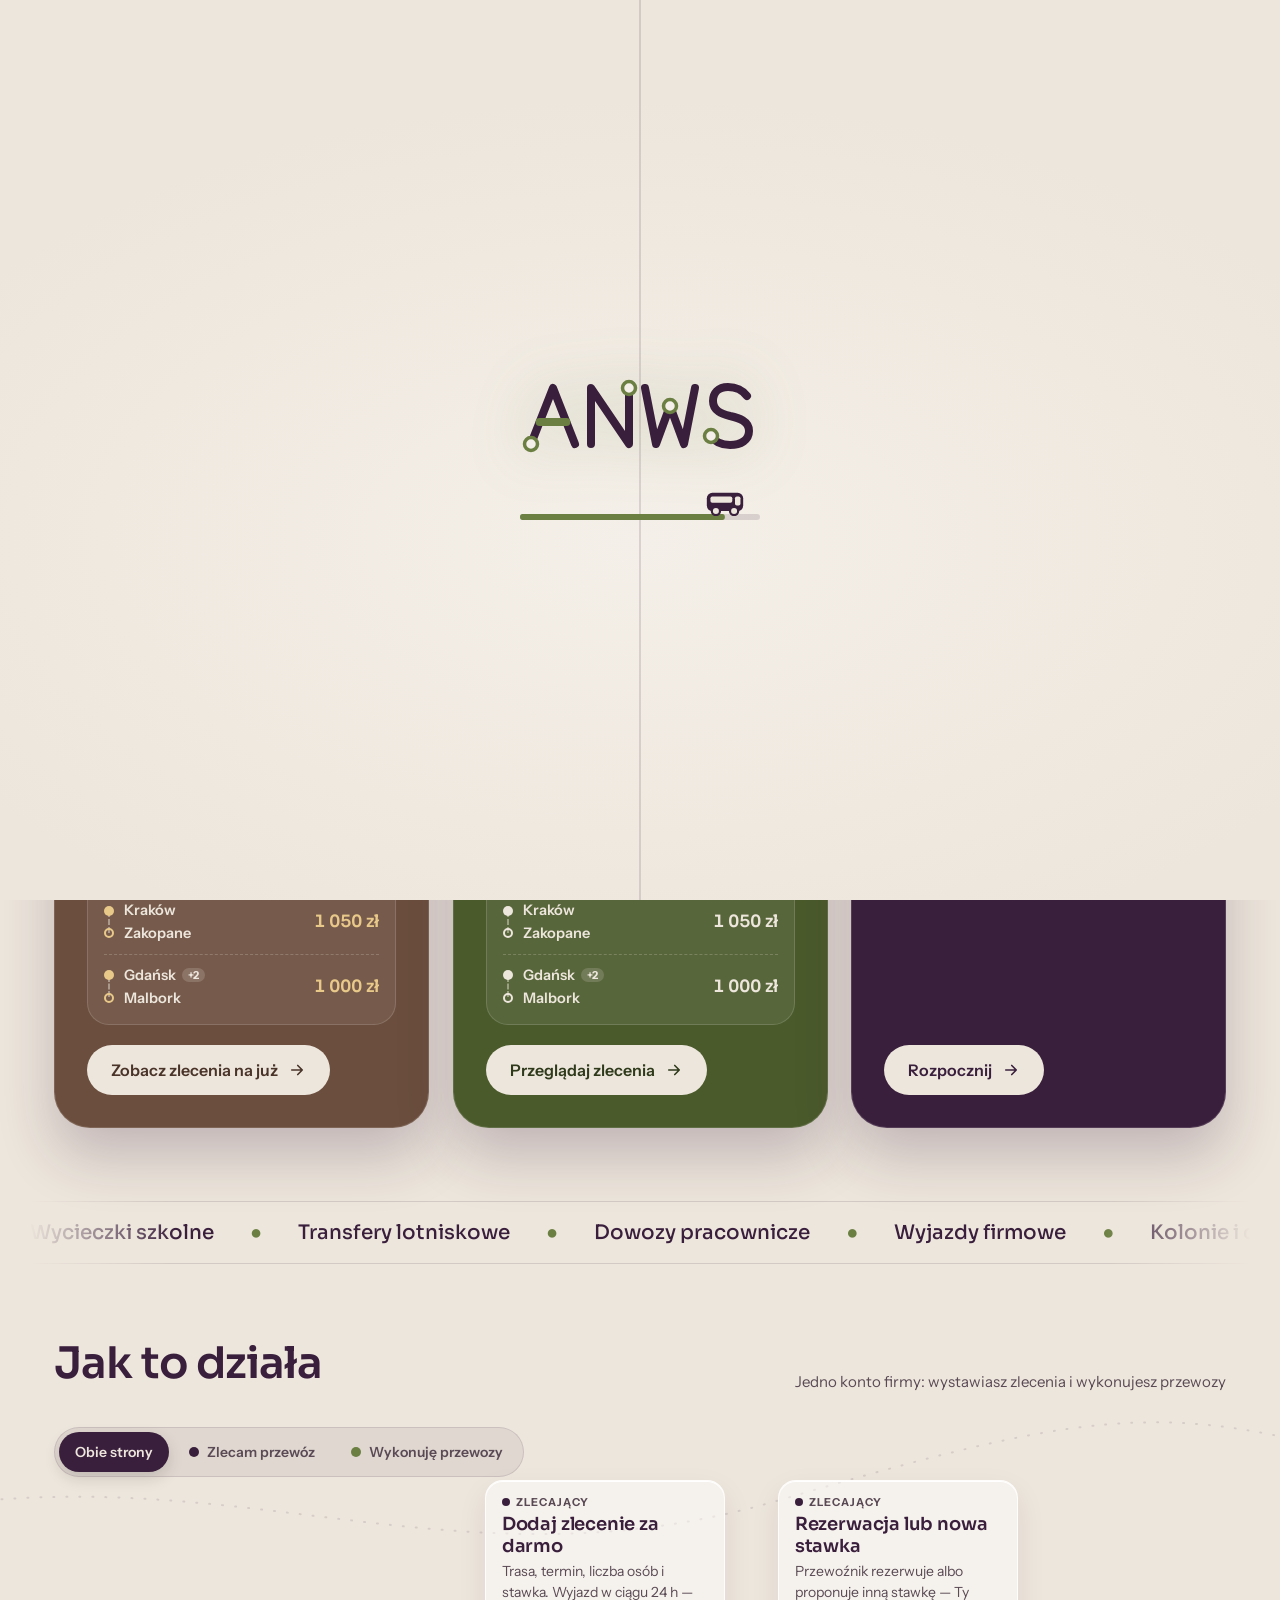
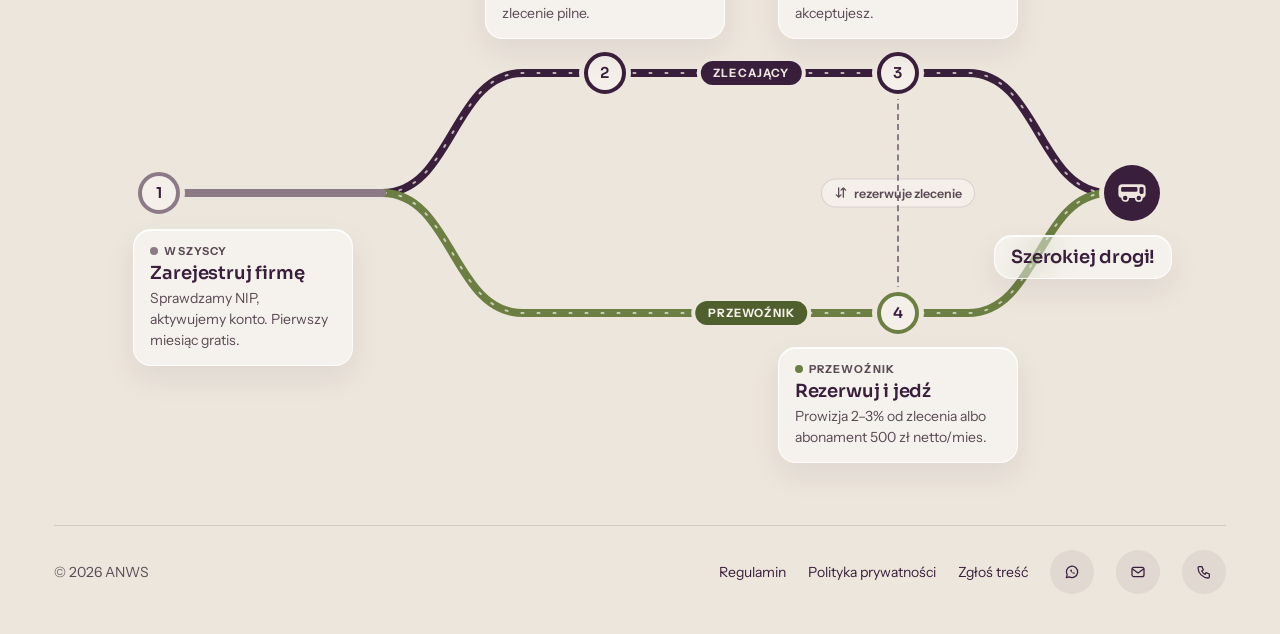
==== index.html @ ff931a3f "Pilne zlecenia: automatycznie przy wyjeździe < 24 h od dodania, SMS + e-mail do przewoźników, alarm " ====
<!doctype html>
<html lang="pl">
<head>
<meta charset="utf-8">
<meta name="viewport" content="width=device-width, initial-scale=1">
<title>ANWS — zlecenia przewozowe autobusami</title>
<meta name="description" content="Dodaj zlecenie na przejazd autobusem albo znajdź przewóz, który Twoja flota może zrealizować.">
<meta name="theme-color" content="#EDE6DC">
<link rel="icon" href="favicon.svg" type="image/svg+xml">
<script>
/* motyw i język ustawiamy przed pierwszym malowaniem, żeby strona nie „mrugała” */
(function () {
  var d = document.documentElement, theme = 'light', lang = 'pl';
  d.classList.add('js');
  /* loader: bez ruchu (prefers-reduced-motion) pomijamy; zabezpieczenie, gdyby skrypt nie wystartował */
  if (!matchMedia('(prefers-reduced-motion: reduce)').matches) {
    d.classList.add('is-loading');
    setTimeout(function () { d.classList.remove('is-loading'); var l = document.getElementById('loader'); if (l) l.remove(); }, 9000);
  }
  try {
    var st = localStorage.getItem('anws-theme');
    theme = st || (matchMedia('(prefers-color-scheme: dark)').matches ? 'dark' : 'light');
    lang = localStorage.getItem('anws-lang') || 'pl';
  } catch (e) {}
  d.dataset.theme = theme;
  d.lang = lang;
  var m = document.querySelector('meta[name="theme-color"]');
  if (m) m.content = theme === 'dark' ? '#0F1013' : '#EDE6DC';
})();
</script>
<link rel="preconnect" href="https://fonts.googleapis.com">
<link rel="preconnect" href="https://fonts.gstatic.com" crossorigin>
<link rel="stylesheet" href="https://fonts.googleapis.com/css2?family=Sora:wght@500;600;700&family=Instrument+Sans:wght@400;500;600&display=swap">
<link rel="stylesheet" href="css/style.css?v=202610142103">
</head>
<body>
<!-- loader: logo, droga z paskiem postępu i autobusem; przejście wybierane w js/main.js (?loader=) -->
<div class="loader" id="loader" data-mode="doors" aria-hidden="true">
  <div class="ld-bg"></div>
  <div class="ld-panel ld-l"></div>
  <div class="ld-panel ld-r"></div>
  <div class="ld-inner">
    <svg class="ld-logo" viewBox="0 0 230 80">
      <g class="draw" fill="none" stroke-width="8" stroke-linecap="round" stroke-linejoin="round">
        <path class="d1" pathLength="100" d="M6 68 L28 12 L50 68"></path>
        <path class="d2" pathLength="100" d="M66 68 V12 L104 68 V12"></path>
        <path class="d3" pathLength="100" d="M120 12 L131 68 L145 30 L159 68 L170 12"></path>
        <path class="d4" pathLength="100" d="M222 20 C216 12 208 11 203 11 C193 11 188 17 188 25 C188 35 197 38 205 40 C214 42 224 45 224 55 C224 64 216 69 205 69 C197 69 190 66 186 60"></path>
        <path class="d5" pathLength="100" d="M14.6 46 H41.4"></path>
      </g>
      <circle class="stop s1" cx="6" cy="68" r="6.5"></circle>
      <circle class="stop s2" cx="104" cy="12" r="6.5"></circle>
      <circle class="stop s3" cx="145" cy="30" r="6.5"></circle>
      <circle class="stop s4" cx="186" cy="60" r="6.5"></circle>
    </svg>
    <div class="ld-track">
      <span class="ld-road"></span>
      <span class="ld-fill"></span>
      <svg class="ld-bus" viewBox="0 0 44 28"><rect class="bus-body" x="2" y="2" width="40" height="20" rx="6"></rect><rect class="bus-win" x="6" y="6" width="24" height="7" rx="2"></rect><rect class="bus-win" x="33" y="6" width="6" height="10" rx="2"></rect><circle class="bus-wheel" cx="12" cy="22" r="4.5" stroke-width="2.4"></circle><circle class="bus-wheel" cx="32" cy="22" r="4.5" stroke-width="2.4"></circle></svg>
    </div>
  </div>
  <svg class="ld-sweep-bus" viewBox="0 0 44 28"><rect class="bus-body" x="2" y="2" width="40" height="20" rx="6"></rect><rect class="bus-win" x="6" y="6" width="24" height="7" rx="2"></rect><rect class="bus-win" x="33" y="6" width="6" height="10" rx="2"></rect><circle class="bus-wheel" cx="12" cy="22" r="4.5" stroke-width="2.4"></circle><circle class="bus-wheel" cx="32" cy="22" r="4.5" stroke-width="2.4"></circle></svg>
</div>

<a class="skip" href="#tresc" data-i18n="skip">Przejdź do treści</a>

<div class="page">

  <!-- tło -->
  <div class="bg" aria-hidden="true">
    <!-- tryb ciemny: zorza -->
    <div class="aurora">
      <div class="blob b1"></div>
      <div class="blob b2"></div>
      <div class="blob b3"></div>
      <div class="grid-bg"></div>
    </div>

    <svg class="bg-desktop" viewBox="0 0 1440 1700" preserveAspectRatio="xMidYMin slice">
      <path d="M-60 120 C 240 40, 420 200, 720 90 S 1180 20, 1520 130" class="route-dots" stroke-opacity=".14"></path>
      <path d="M-60 760 C 200 640, 380 860, 650 720 S 1010 420, 1190 520 S 1420 360, 1520 300" class="route-dots" stroke-opacity=".16"></path>
      <path class="flow" d="M-60 760 C 200 640, 380 860, 650 720 S 1010 420, 1190 520 S 1420 360, 1520 300" fill="none" stroke-width="3" stroke-linecap="round" stroke-dasharray="60 180"></path>
      <path d="M-60 1520 C 300 1440, 520 1600, 860 1500 S 1260 1400, 1520 1480" class="route-dots" stroke-opacity=".12"></path>
      <circle class="pulse p1" cx="650" cy="720" r="7" fill="none" stroke-width="2"></circle>
      <circle class="pulse p2" cx="1190" cy="520" r="7" fill="none" stroke-width="2"></circle>
      <circle class="stop-bg" cx="650" cy="720" r="6" stroke-width="3"></circle>
      <circle class="stop-bg" cx="1190" cy="520" r="6" stroke-width="3"></circle>
      <g class="bus">
        <rect class="bus-body" x="-19" y="-11" width="38" height="19" rx="5"></rect>
        <rect class="bus-win" x="-15" y="-8" width="25" height="6" rx="2"></rect>
        <rect class="bus-win" x="12" y="-8" width="5" height="9" rx="1.5"></rect>
        <circle class="bus-wheel" cx="-10" cy="8" r="3.6" stroke-width="2"></circle>
        <circle class="bus-wheel" cx="10" cy="8" r="3.6" stroke-width="2"></circle>
        <animateMotion dur="22s" repeatCount="indefinite" rotate="auto" path="M-60 760 C 200 640, 380 860, 650 720 S 1010 420, 1190 520 S 1420 360, 1520 300"></animateMotion>
      </g>
      <g class="bus">
        <rect class="bus2-body" x="-15" y="-9" width="30" height="15" rx="4"></rect>
        <rect class="bus-win" x="-12" y="-6" width="19" height="5" rx="1.5"></rect>
        <circle class="bus2-wheel" cx="-8" cy="6.5" r="3" stroke-width="1.8"></circle>
        <circle class="bus2-wheel" cx="8" cy="6.5" r="3" stroke-width="1.8"></circle>
        <animateMotion dur="30s" begin="-8s" repeatCount="indefinite" rotate="auto" path="M-60 120 C 240 40, 420 200, 720 90 S 1180 20, 1520 130"></animateMotion>
      </g>
    </svg>
    <svg class="bg-mobile" viewBox="0 0 390 844" preserveAspectRatio="xMidYMin slice">
      <path d="M-20 70 C 80 20, 180 120, 260 60 S 360 10, 420 50" class="route-dots" stroke-opacity=".14" stroke-dasharray="1 10"></path>
      <path d="M-20 300 C 90 250, 170 350, 260 280 S 360 220, 420 250" class="route-dots" stroke-opacity=".14" stroke-dasharray="1 10"></path>
      <path class="flow" d="M-20 300 C 90 250, 170 350, 260 280 S 360 220, 420 250" fill="none" stroke-width="2.5" stroke-linecap="round" stroke-dasharray="40 140"></path>
      <g class="bus">
        <rect class="bus-body" x="-13" y="-8" width="26" height="13" rx="3.5"></rect>
        <rect class="bus-win" x="-10" y="-5.5" width="16" height="4" rx="1.5"></rect>
        <circle class="bus-wheel" cx="-7" cy="5.5" r="2.6" stroke-width="1.6"></circle>
        <circle class="bus-wheel" cx="7" cy="5.5" r="2.6" stroke-width="1.6"></circle>
        <animateMotion dur="14s" repeatCount="indefinite" rotate="auto" path="M-20 70 C 80 20, 180 120, 260 60 S 360 10, 420 50"></animateMotion>
      </g>
    </svg>
  </div>

  <div class="wrap">

    <!-- nawigacja (zmniejsza się przy przewijaniu) -->
    <div class="nav-slot">
    <header class="nav drop" id="nav">
      <a href="#" class="brand" aria-label="ANWS — strona główna" data-i18n-aria="brand">
        <svg class="logo" viewBox="0 0 230 80" aria-hidden="true">
          <g class="draw" fill="none" stroke-width="8" stroke-linecap="round" stroke-linejoin="round">
            <path class="d1" pathLength="100" d="M6 68 L28 12 L50 68"></path>
            <path class="d2" pathLength="100" d="M66 68 V12 L104 68 V12"></path>
            <path class="d3" pathLength="100" d="M120 12 L131 68 L145 30 L159 68 L170 12"></path>
            <path class="d4" pathLength="100" d="M222 20 C216 12 208 11 203 11 C193 11 188 17 188 25 C188 35 197 38 205 40 C214 42 224 45 224 55 C224 64 216 69 205 69 C197 69 190 66 186 60"></path>
            <path class="d5" pathLength="100" d="M14.6 46 H41.4"></path>
          </g>
          <circle class="stop s1" cx="6" cy="68" r="6.5"></circle>
          <circle class="stop s2" cx="104" cy="12" r="6.5"></circle>
          <circle class="stop s3" cx="145" cy="30" r="6.5"></circle>
          <circle class="stop s4" cx="186" cy="60" r="6.5"></circle>
        </svg>
      </a>

      <nav class="nav-links" aria-label="Główna" data-i18n-aria="nav.label">
        <a href="#jak-to-dziala" data-i18n="nav.how">Jak to działa</a>
        <a href="cennik.html" data-i18n="nav.pricing">Cennik</a>
        <a href="#kontakt" data-i18n="nav.contact">Kontakt</a>
      </nav>

      <div class="nav-actions">
        <div class="lang-switch" role="group" aria-label="Język" data-i18n-aria="lang.group">
          <span class="lang-thumb" aria-hidden="true"></span>
          <button type="button" lang="pl" data-lang="pl" aria-label="Polski" aria-pressed="true">PL</button>
          <button type="button" lang="en" data-lang="en" aria-label="English" aria-pressed="false">EN</button>
        </div>
        <button type="button" class="ib theme-btn" id="theme-btn" aria-pressed="false" aria-label="Tryb ciemny" data-i18n-aria="theme.label">
          <svg class="i-moon" width="18" height="18" viewBox="0 0 24 24" fill="none" stroke="currentColor" stroke-width="2" stroke-linecap="round" stroke-linejoin="round" aria-hidden="true"><path d="M20.5 14.5A8.5 8.5 0 0 1 9.5 3.5a8.5 8.5 0 1 0 11 11z"></path></svg>
          <svg class="i-sun" width="18" height="18" viewBox="0 0 24 24" fill="none" stroke="currentColor" stroke-width="2" stroke-linecap="round" aria-hidden="true"><circle cx="12" cy="12" r="4"></circle><path d="M12 2.5v2.2M12 19.3v2.2M2.5 12h2.2M19.3 12h2.2M5.3 5.3l1.6 1.6M17.1 17.1l1.6 1.6M5.3 18.7l1.6-1.6M17.1 6.9l1.6-1.6"></path></svg>
        </button>
        <a href="https://wa.me/48884106851" target="_blank" rel="noopener" class="ib social" aria-label="Napisz na WhatsAppie" data-i18n-aria="social.wa"><svg width="18" height="18" viewBox="0 0 24 24" fill="none" stroke="currentColor" stroke-width="1.9" stroke-linecap="round" stroke-linejoin="round" aria-hidden="true"><path d="M3.5 20.5l1.3-4.2A8.5 8.5 0 1 1 8 19.3z"></path><path d="M9 8.6c.2 2.6 3.4 5.8 6 6 .7 0 1.4-.6 1.4-1.2l-1.8-1-.9.7c-.8-.3-1.9-1.4-2.3-2.3l.7-.9-1-1.8c-.7 0-1.4.7-1.4 1.4z" fill="currentColor" stroke="none"></path></svg></a>
        <a href="mailto:" class="ib social" aria-label="Napisz e-mail" data-i18n-aria="social.mail"><svg width="18" height="18" viewBox="0 0 24 24" fill="none" stroke="currentColor" stroke-width="1.9" stroke-linecap="round" stroke-linejoin="round" aria-hidden="true"><rect x="3" y="5" width="18" height="14" rx="3"></rect><path d="M3.8 7.5l8.2 6 8.2-6"></path></svg></a>
        <a href="tel:+48884106851" class="ib call" aria-label="Zadzwoń do ANWS" data-i18n-aria="call.aria">
          <svg class="ring" width="18" height="18" viewBox="0 0 24 24" fill="none" stroke="currentColor" stroke-width="1.9" stroke-linecap="round" stroke-linejoin="round" aria-hidden="true"><path d="M5 4h4l2 5-2.5 1.5a11 11 0 0 0 5 5L15 13l5 2v4a2 2 0 0 1-2 2A16 16 0 0 1 3 6a2 2 0 0 1 2-2"></path></svg>
          <span class="phone-num" data-i18n="call.btn">Zadzwoń</span>
        </a>
        <div class="acct" data-acct></div>
        <button type="button" class="menu-btn ib" aria-label="Otwórz menu" aria-expanded="false" aria-controls="menu">
          <svg width="20" height="20" viewBox="0 0 24 24" fill="none" stroke="currentColor" stroke-width="2.2" stroke-linecap="round" aria-hidden="true"><path class="m1" d="M4 8h16"></path><path class="m2" d="M4 16h16"></path></svg>
        </button>
      </div>

      <div class="menu" id="menu" hidden>
        <a href="#jak-to-dziala" data-i18n="nav.how">Jak to działa</a>
        <a href="cennik.html" data-i18n="nav.pricing">Cennik</a>
        <a href="#kontakt" data-i18n="nav.contact">Kontakt</a>
        <a href="tel:+48884106851"><span data-i18n="menu.call">Zadzwoń:</span>&nbsp;+48 884 106 851</a>
        <div class="menu-social">
          <a href="https://wa.me/48884106851" target="_blank" rel="noopener" aria-label="Napisz na WhatsAppie" data-i18n-aria="social.wa"><svg width="18" height="18" viewBox="0 0 24 24" fill="none" stroke="currentColor" stroke-width="1.9" stroke-linecap="round" stroke-linejoin="round" aria-hidden="true"><path d="M3.5 20.5l1.3-4.2A8.5 8.5 0 1 1 8 19.3z"></path><path d="M9 8.6c.2 2.6 3.4 5.8 6 6 .7 0 1.4-.6 1.4-1.2l-1.8-1-.9.7c-.8-.3-1.9-1.4-2.3-2.3l.7-.9-1-1.8c-.7 0-1.4.7-1.4 1.4z" fill="currentColor" stroke="none"></path></svg></a>
          <a href="mailto:" aria-label="Napisz e-mail" data-i18n-aria="social.mail"><svg width="18" height="18" viewBox="0 0 24 24" fill="none" stroke="currentColor" stroke-width="1.9" stroke-linecap="round" stroke-linejoin="round" aria-hidden="true"><rect x="3" y="5" width="18" height="14" rx="3"></rect><path d="M3.8 7.5l8.2 6 8.2-6"></path></svg></a>
        </div>
      </div>
    </header>
    </div>

    <main id="tresc">

      <!-- hero -->
      <section class="hero">
        <span class="badge in t1">
          <span class="live" aria-hidden="true"></span>
          <span data-i18n="badge">Przewóz osób</span>
        </span>

        <h1 class="title">
          <span class="title-text" data-i18n-title="title">Zlecenia przewozowe</span>
          <!-- droga z autobusem pod tytułem -->
          <svg class="road" viewBox="0 0 1000 56" preserveAspectRatio="xMidYMid meet" aria-hidden="true" focusable="false">
            <path class="road-base" pathLength="100" d="M6 30 H994"></path>
            <path class="road-dash" d="M6 30 H994"></path>
            <circle class="road-stop rs1" cx="120" cy="30" r="10"></circle>
            <circle class="road-stop rs2" cx="500" cy="30" r="10"></circle>
            <circle class="road-stop rs3" cx="880" cy="30" r="10"></circle>
            <g class="road-bus">
              <g transform="translate(0 -4) scale(1.55)">
                <rect class="bus-body" x="-19" y="-11" width="38" height="19" rx="5"></rect>
                <rect class="bus-win" x="-15" y="-8" width="25" height="6" rx="2"></rect>
                <rect class="bus-win" x="12" y="-8" width="5" height="9" rx="1.5"></rect>
                <circle class="bus-wheel" cx="-10" cy="8" r="3.6" stroke-width="2"></circle>
                <circle class="bus-wheel" cx="10" cy="8" r="3.6" stroke-width="2"></circle>
              </g>
            </g>
          </svg>
        </h1>

        <p class="lead in t3">
          <span class="lead-long" data-i18n="lead.long">Dodaj zlecenie na przejazd autobusem albo znajdź przewóz, który Twoja flota może zrealizować.</span>
          <span class="lead-short" data-i18n="lead.short">Dodaj zlecenie albo znajdź przewóz dla swojej floty.</span>
        </p>
      </section>

      <!-- trzy kafelki wyboru -->
      <section class="tiles" aria-label="Wybierz, co chcesz zrobić" data-i18n-aria="tiles.label">

        <div class="in t4 tile-wrap">
          <a href="lista-zlecen.html?pilne=1" class="tile tile-urgent" data-auth>
            <span class="glow" aria-hidden="true"></span>
            <div class="tile-top">
              <span class="bubble bubble-gold" aria-hidden="true">
                <svg width="34" height="34" viewBox="0 0 24 24" fill="none" stroke="currentColor" stroke-width="2" stroke-linecap="round" stroke-linejoin="round"><g class="ic-bolt"><path d="M13 2.5 5 13.5h6l-1 8 8-11h-6z"></path></g></svg>
              </span>
              <h2 class="tile-title" data-i18n="t3.title">Pilne przewozy!</h2>
              <span class="tile-num tile-tag" data-i18n="t3.tag">Premium</span>
            </div>
            <span class="count" data-count-wrap>
              <b data-count="urgent">—</b>
              <span data-i18n="t3.count">zleceń premium</span>
            </span>
            <div class="mboard mboard-urgent" data-board="urgent">
              <div class="mb-head" aria-hidden="true"><span data-i18n="mb.urgent">Najbliższe</span><span data-i18n="mb.rate">Stawka netto</span></div>
              <ol class="mb-list" aria-label="Najbliższe zlecenia" data-i18n-aria="mb.urgent"></ol>
            </div>
            <span class="cta">
              <span data-i18n="t3.cta">Zobacz zlecenia na już</span>
              <span class="cta-arrow" aria-hidden="true"><svg class="arrow" width="18" height="18" viewBox="0 0 24 24" fill="none" stroke="currentColor" stroke-width="2.2" stroke-linecap="round" stroke-linejoin="round"><path d="M5 12h14M13 6l6 6-6 6"></path></svg></span>
            </span>
          </a>
        </div>
        <div class="in t5 tile-wrap">
          <a href="lista-zlecen.html" class="tile tile-find" data-auth>
            <span class="glow" aria-hidden="true"></span>
            <div class="tile-top">
              <span class="bubble bubble-brown" aria-hidden="true">
                <svg width="34" height="34" viewBox="0 0 24 24" fill="none" stroke="currentColor" stroke-width="2" stroke-linecap="round" stroke-linejoin="round"><g class="ic-search"><circle cx="10.5" cy="10.5" r="6"></circle><path d="M15 15l4.5 4.5"></path></g></svg>
              </span>
              <h2 class="tile-title" data-i18n="t2.title">Lista zleceń</h2>
              <span class="tile-num" aria-hidden="true">02</span>
            </div>
            <span class="count" data-count-wrap>
              <b data-count="all">—</b>
              <span data-i18n="t2.count">zleceń w bazie</span>
            </span>
            <div class="mboard mboard-list" data-board="list">
              <div class="mb-head" aria-hidden="true"><span data-i18n="mb.list">Najbliższe</span><span data-i18n="mb.rate">Stawka netto</span></div>
              <ol class="mb-list" aria-label="Najbliższe zlecenia" data-i18n-aria="mb.list"></ol>
            </div>
            <span class="cta">
              <span data-i18n="t2.cta">Przeglądaj zlecenia</span>
              <span class="cta-arrow" aria-hidden="true"><svg class="arrow" width="18" height="18" viewBox="0 0 24 24" fill="none" stroke="currentColor" stroke-width="2.2" stroke-linecap="round" stroke-linejoin="round"><path d="M5 12h14M13 6l6 6-6 6"></path></svg></span>
            </span>
          </a>
        </div>

        <div class="in t6 tile-wrap">
          <a href="lista-zlecen.html?nowe=1" class="tile tile-create" data-auth>
            <span class="glow" aria-hidden="true"></span>
            <div class="tile-top">
              <span class="bubble bubble-olive" aria-hidden="true">
                <svg width="34" height="34" viewBox="0 0 24 24" fill="none" stroke="currentColor" stroke-width="2" stroke-linecap="round"><g class="ic-plus"><path d="M12 5v14M5 12h14"></path></g></svg>
              </span>
              <h2 class="tile-title" data-i18n="t1.title">Utwórz zlecenie</h2>
              <span class="tile-num" aria-hidden="true">03</span>
            </div>
            <div class="tile-text">
              <span class="tile-desc desc-long" data-i18n="t1.long">Podaj trasę, termin i liczbę pasażerów. Przewoźnicy zobaczą Twoje zlecenie i odpowiedzą ofertą.</span>
              <span class="tile-desc desc-short" data-i18n="t1.short">Podaj trasę, termin i liczbę pasażerów. Przewoźnicy odpowiedzą ofertą.</span>
            </div>
            <span class="cta">
              <span data-i18n="t1.cta">Rozpocznij</span>
              <span class="cta-arrow" aria-hidden="true"><svg class="arrow" width="18" height="18" viewBox="0 0 24 24" fill="none" stroke="currentColor" stroke-width="2.2" stroke-linecap="round" stroke-linejoin="round"><path d="M5 12h14M13 6l6 6-6 6"></path></svg></span>
            </span>
          </a>
        </div>

      </section>

      <!-- pasek rodzajów przewozów (treść budowana w js/main.js z tłumaczeń) -->
      <section class="band in t7" aria-label="Rodzaje przewozów" data-i18n-aria="band.label">
        <ul class="sr-only" id="band-list">
          <li>Wycieczki szkolne</li><li>Transfery lotniskowe</li><li>Dowozy pracownicze</li><li>Wyjazdy firmowe</li>
          <li>Kolonie i obozy</li><li>Wesela i uroczystości</li><li>Pielgrzymki</li><li>Wydarzenia sportowe</li>
        </ul>
        <div class="marquee" id="band-marquee" aria-hidden="true">
          <span>Wycieczki szkolne</span><i>●</i><span>Transfery lotniskowe</span><i>●</i><span>Dowozy pracownicze</span><i>●</i><span>Wyjazdy firmowe</span><i>●</i>
          <span>Kolonie i obozy</span><i>●</i><span>Wesela i uroczystości</span><i>●</i><span>Pielgrzymki</span><i>●</i><span>Wydarzenia sportowe</span><i>●</i>
          <span>Wycieczki szkolne</span><i>●</i><span>Transfery lotniskowe</span><i>●</i><span>Dowozy pracownicze</span><i>●</i><span>Wyjazdy firmowe</span><i>●</i>
          <span>Kolonie i obozy</span><i>●</i><span>Wesela i uroczystości</span><i>●</i><span>Pielgrzymki</span><i>●</i><span>Wydarzenia sportowe</span><i>●</i>
        </div>
      </section>

      <!-- jak to działa: mapa dwóch linii (zlecający / przewoźnik), które spotykają się przy zleceniu -->
      <section class="how in t7" id="jak-to-dziala" aria-labelledby="how-title">
        <div class="how-head">
          <h2 id="how-title" data-i18n="how.title">Jak to działa</h2>
          <span data-i18n="how.sub">Jedno konto firmy: wystawiasz zlecenia i wykonujesz przewozy</span>
        </div>

        <div class="role-switch" role="group" aria-label="Pokaż drogę dla" data-i18n-aria="role.label">
          <button type="button" data-role-btn="both" aria-pressed="true" data-i18n="role.both">Obie strony</button>
          <button type="button" data-role-btn="a" aria-pressed="false"><i class="rs-dot rs-a" aria-hidden="true"></i><span data-i18n="role.a">Zlecam przewóz</span></button>
          <button type="button" data-role-btn="b" aria-pressed="false"><i class="rs-dot rs-b" aria-hidden="true"></i><span data-i18n="role.b">Wykonuję przewozy</span></button>
        </div>

        <div class="net" id="net" data-role="both">
          <svg class="net-lines" viewBox="0 0 1000 540" preserveAspectRatio="none" aria-hidden="true" focusable="false">
            <path class="ln ln-a" data-role="a" d="M90 280 L280 280 C340 280 340 160 400 160 L780 160 C840 160 840 280 900 280 L920 280"></path>
            <path class="ln ln-b" data-role="b" d="M90 280 L280 280 C340 280 340 400 400 400 L780 400 C840 400 840 280 900 280 L920 280"></path>
            <path class="ln-flow" data-role="a" d="M90 280 L280 280 C340 280 340 160 400 160 L780 160 C840 160 840 280 900 280 L920 280"></path>
            <path class="ln-flow" data-role="b" d="M90 280 L280 280 C340 280 340 400 400 400 L780 400 C840 400 840 280 900 280 L920 280"></path>
            <path class="ln ln-trunk" d="M90 280 L280 280 M900 280 L920 280"></path>
          </svg>

          <span class="ln-badge badge-a" data-role="a" aria-hidden="true" data-i18n="tag.a">Zlecający</span>
          <span class="ln-badge badge-b" data-role="b" aria-hidden="true" data-i18n="tag.b">Przewoźnik</span>
          <span class="handshake" aria-hidden="true">
            <svg width="14" height="14" viewBox="0 0 24 24" fill="none" stroke="currentColor" stroke-width="2.2" stroke-linecap="round" stroke-linejoin="round"><path d="M8 4v16M4 16l4 4 4-4M16 20V4M12 8l4-4 4 4"></path></svg>
            <span data-i18n="how.handshake">rezerwuje zlecenie</span>
          </span>

          <ol class="nstops">
            <li class="nstop st1" data-role="both">
              <span class="nstop-dot" aria-hidden="true">1</span>
              <div class="nstop-card">
                <span class="nstop-tag tag-all" data-i18n="tag.all">Wszyscy</span>
                <h3 data-i18n="s1.t">Zarejestruj firmę</h3>
                <p data-i18n="s1.p">Sprawdzamy NIP, aktywujemy konto. Pierwszy miesiąc gratis.</p>
              </div>
            </li>
            <li class="nstop st2" data-role="a">
              <span class="nstop-dot" aria-hidden="true">2</span>
              <div class="nstop-card">
                <span class="nstop-tag tag-a" data-i18n="tag.a">Zlecający</span>
                <h3 data-i18n="s2.t">Dodaj zlecenie za darmo</h3>
                <p data-i18n="s2.p">Trasa, termin, liczba osób i stawka. Wyjazd w ciągu 24 h — zlecenie pilne.</p>
              </div>
            </li>
            <li class="nstop st3" data-role="a">
              <span class="nstop-dot" aria-hidden="true">3</span>
              <div class="nstop-card">
                <span class="nstop-tag tag-a" data-i18n="tag.a">Zlecający</span>
                <h3 data-i18n="s3.t">Rezerwacja lub nowa stawka</h3>
                <p data-i18n="s3.p">Przewoźnik rezerwuje albo proponuje inną stawkę — Ty akceptujesz.</p>
              </div>
            </li>
            <li class="nstop st4" data-role="b">
              <span class="nstop-dot" aria-hidden="true">4</span>
              <div class="nstop-card">
                <span class="nstop-tag tag-b" data-i18n="tag.b">Przewoźnik</span>
                <h3 data-i18n="s4.t">Rezerwuj i jedź</h3>
                <p data-i18n="s4.p">Prowizja 2–3% od zlecenia albo abonament 500 zł netto/mies.</p>
              </div>
            </li>
            <li class="nstop st-end" data-role="both">
              <span class="nstop-dot end-dot" aria-hidden="true"><svg viewBox="0 0 44 28" aria-hidden="true"><rect class="nb-body" x="2" y="2" width="40" height="20" rx="6"></rect><rect class="nb-win" x="6" y="6" width="24" height="7" rx="2"></rect><rect class="nb-win" x="33" y="6" width="6" height="10" rx="2"></rect><circle class="nb-wheel" cx="12" cy="22" r="4.5" stroke-width="2.4"></circle><circle class="nb-wheel" cx="32" cy="22" r="4.5" stroke-width="2.4"></circle></svg></span>
              <div class="nstop-card">
                <h3 data-i18n="how.end">Szerokiej drogi!</h3>
              </div>
            </li>
          </ol>

          <span class="net-bus bus-a" data-role="a" aria-hidden="true"><svg viewBox="0 0 44 28" aria-hidden="true"><rect class="nb-body" x="2" y="2" width="40" height="20" rx="6"></rect><rect class="nb-win" x="6" y="6" width="24" height="7" rx="2"></rect><rect class="nb-win" x="33" y="6" width="6" height="10" rx="2"></rect><circle class="nb-wheel" cx="12" cy="22" r="4.5" stroke-width="2.4"></circle><circle class="nb-wheel" cx="32" cy="22" r="4.5" stroke-width="2.4"></circle></svg></span>
          <span class="net-bus bus-b" data-role="b" aria-hidden="true"><svg viewBox="0 0 44 28" aria-hidden="true"><rect class="nb-body" x="2" y="2" width="40" height="20" rx="6"></rect><rect class="nb-win" x="6" y="6" width="24" height="7" rx="2"></rect><rect class="nb-win" x="33" y="6" width="6" height="10" rx="2"></rect><circle class="nb-wheel" cx="12" cy="22" r="4.5" stroke-width="2.4"></circle><circle class="nb-wheel" cx="32" cy="22" r="4.5" stroke-width="2.4"></circle></svg></span>
        </div>
      </section>
    </main>

    <!-- stopka -->
    <footer class="footer" id="kontakt">
      <a href="admin.html" class="footer-copy">© 2026 ANWS</a>
      <div class="footer-links">
        <a href="regulamin.html" data-i18n="footer.terms">Regulamin</a>
        <a href="polityka-prywatnosci.html" data-i18n="footer.privacy">Polityka prywatności</a>
        <a href="regulamin.html#zgloszenia" data-i18n="footer.report">Zgłoś treść</a>
        <a href="https://wa.me/48884106851" target="_blank" rel="noopener" class="ib" aria-label="Napisz na WhatsAppie" data-i18n-aria="social.wa"><svg width="16" height="16" viewBox="0 0 24 24" fill="none" stroke="currentColor" stroke-width="1.9" stroke-linecap="round" stroke-linejoin="round" aria-hidden="true"><path d="M3.5 20.5l1.3-4.2A8.5 8.5 0 1 1 8 19.3z"></path><path d="M9 8.6c.2 2.6 3.4 5.8 6 6 .7 0 1.4-.6 1.4-1.2l-1.8-1-.9.7c-.8-.3-1.9-1.4-2.3-2.3l.7-.9-1-1.8c-.7 0-1.4.7-1.4 1.4z" fill="currentColor" stroke="none"></path></svg></a>
        <a href="mailto:" class="ib" aria-label="Napisz e-mail" data-i18n-aria="social.mail"><svg width="16" height="16" viewBox="0 0 24 24" fill="none" stroke="currentColor" stroke-width="1.9" stroke-linecap="round" stroke-linejoin="round" aria-hidden="true"><rect x="3" y="5" width="18" height="14" rx="3"></rect><path d="M3.8 7.5l8.2 6 8.2-6"></path></svg></a>
        <a href="tel:+48884106851" class="ib call" aria-label="Zadzwoń do ANWS" data-i18n-aria="call.aria"><svg width="16" height="16" viewBox="0 0 24 24" fill="none" stroke="currentColor" stroke-width="1.9" stroke-linecap="round" stroke-linejoin="round" aria-hidden="true"><path d="M5 4h4l2 5-2.5 1.5a11 11 0 0 0 5 5L15 13l5 2v4a2 2 0 0 1-2 2A16 16 0 0 1 3 6a2 2 0 0 1 2-2"></path></svg></a>
      </div>
    </footer>
  </div>
</div>

<!-- okienko „Zadzwoń” na komputerze: numer, kod QR, osoba do kontaktu -->
<dialog class="call-dlg" id="call-dialog" aria-labelledby="call-name">
  <div class="call-panel">
    <button type="button" class="call-x" data-call-close aria-label="Zamknij" data-i18n-aria="call.close">
      <svg width="18" height="18" viewBox="0 0 24 24" fill="none" stroke="currentColor" stroke-width="2.2" stroke-linecap="round" aria-hidden="true"><path d="M6 6l12 12M18 6 6 18"></path></svg>
    </button>
    <div class="call-who">
      <span class="call-avatar" aria-hidden="true">DS</span>
      <div>
        <p class="call-label" data-i18n="call.label">Osoba do kontaktu</p>
        <h2 class="call-name" id="call-name">Daria Skowronek</h2>
      </div>
    </div>
    <a class="call-num" href="tel:+48884106851">+48 884 106 851</a>
    <div class="call-qr-wrap">
      <div class="call-qr" id="call-qr" aria-hidden="true"></div>
      <p class="call-hint" data-i18n="call.qr">Zeskanuj aparatem telefonu — od razu wybierze numer.</p>
    </div>
    <div class="call-row">
      <a class="call-btn call-btn-primary" href="tel:+48884106851" data-direct>
        <svg width="18" height="18" viewBox="0 0 24 24" fill="none" stroke="currentColor" stroke-width="1.9" stroke-linecap="round" stroke-linejoin="round" aria-hidden="true"><path d="M5 4h4l2 5-2.5 1.5a11 11 0 0 0 5 5L15 13l5 2v4a2 2 0 0 1-2 2A16 16 0 0 1 3 6a2 2 0 0 1 2-2"></path></svg>
        <span data-i18n="call.app">Zadzwoń przez aplikację</span>
      </a>
      <button type="button" class="call-btn call-btn-ghost" data-call-copy>
        <svg width="18" height="18" viewBox="0 0 24 24" fill="none" stroke="currentColor" stroke-width="2" stroke-linecap="round" stroke-linejoin="round" aria-hidden="true"><rect x="9" y="9" width="11" height="11" rx="2.5"></rect><path d="M5 15V6.5A2.5 2.5 0 0 1 7.5 4H15"></path></svg>
        <span data-i18n="call.copy">Kopiuj numer</span>
      </button>
    </div>
  </div>
</dialog>

<!-- okienko logowania: otwiera się po kliknięciu w kartę, gdy nie ma zapamiętanej sesji -->
<dialog class="call-dlg auth-dlg" id="auth-dialog" aria-labelledby="auth-title" aria-describedby="auth-sub">
  <div class="call-panel auth-panel">
    <button type="button" class="call-x" data-auth-close aria-label="Zamknij" data-i18n-aria="call.close">
      <svg width="18" height="18" viewBox="0 0 24 24" fill="none" stroke="currentColor" stroke-width="2.2" stroke-linecap="round" aria-hidden="true"><path d="M6 6l12 12M18 6 6 18"></path></svg>
    </button>
    <div class="auth-head">
      <span class="auth-badge" aria-hidden="true">
        <svg width="22" height="22" viewBox="0 0 24 24" fill="none" stroke="currentColor" stroke-width="2" stroke-linecap="round" stroke-linejoin="round"><rect x="4.5" y="10.5" width="15" height="10" rx="2.5"></rect><path d="M8 10.5V8a4 4 0 0 1 8 0v2.5"></path></svg>
      </span>
      <h2 class="auth-title" id="auth-title" data-i18n="auth.title">Zaloguj się</h2>
      <p class="auth-sub" id="auth-sub" data-i18n="auth.sub">Aby utworzyć zlecenie albo przeglądać listę zleceń, zaloguj się na swoje konto.</p>
    </div>

    <div class="auth-alert" id="auth-alert" role="alert" hidden>
      <svg width="20" height="20" viewBox="0 0 24 24" fill="none" stroke="currentColor" stroke-width="2" stroke-linecap="round" stroke-linejoin="round" aria-hidden="true"><circle cx="12" cy="12" r="9"></circle><path d="M12 7.5v5.5M12 16.5h.01"></path></svg>
      <p><span data-i18n="auth.noUser">Użytkownik o takim loginie nie istnieje albo konto nie zostało jeszcze potwierdzone.</span> <a href="tel:+48884106851" data-i18n="auth.contactAdmin">Skontaktuj się z administratorem.</a></p>
    </div>

    <form class="auth-form" id="auth-form" novalidate>
      <div class="field">
        <label for="auth-login" data-i18n="auth.login">Login</label>
        <input id="auth-login" name="username" type="text" autocomplete="username" autocapitalize="none" spellcheck="false" required aria-describedby="auth-login-err">
        <p class="field-err" id="auth-login-err" hidden></p>
      </div>
      <div class="field">
        <label for="auth-pass" data-i18n="auth.password">Hasło</label>
        <div class="pass-wrap">
          <input id="auth-pass" name="password" type="password" autocomplete="current-password" required aria-describedby="auth-pass-err">
          <button type="button" class="pass-toggle" aria-label="Pokaż hasło" aria-pressed="false" data-i18n-aria="auth.show"><svg class="i-eye" width="18" height="18" viewBox="0 0 24 24" fill="none" stroke="currentColor" stroke-width="1.9" stroke-linecap="round" stroke-linejoin="round" aria-hidden="true"><path d="M2.5 12S6 5.5 12 5.5 21.5 12 21.5 12 18 18.5 12 18.5 2.5 12 2.5 12z"></path><circle cx="12" cy="12" r="3"></circle></svg><svg class="i-eye-off" width="18" height="18" viewBox="0 0 24 24" fill="none" stroke="currentColor" stroke-width="1.9" stroke-linecap="round" stroke-linejoin="round" aria-hidden="true"><path d="M3 3l18 18"></path><path d="M10.6 5.6A9.9 9.9 0 0 1 12 5.5c6 0 9.5 6.5 9.5 6.5a17 17 0 0 1-3 3.8M6.5 7.1C4 8.8 2.5 12 2.5 12s3.5 6.5 9.5 6.5c1.6 0 3-.4 4.2-1"></path><path d="M9.9 10a3 3 0 0 0 4.2 4.1"></path></svg></button>
        </div>
        <p class="field-err" id="auth-pass-err" hidden><span></span> <a href="#" class="forgot-inline" data-open-forgot data-i18n="auth.forgotQ">Nie pamiętasz hasła?</a></p>
      </div>
      <div class="auth-row">
        <label class="check">
          <input type="checkbox" id="auth-remember" name="remember">
          <span class="check-box" aria-hidden="true"><svg width="14" height="14" viewBox="0 0 24 24" fill="none" stroke="currentColor" stroke-width="3" stroke-linecap="round" stroke-linejoin="round"><path d="M5 12.5l4.5 4.5L19 7.5"></path></svg></span>
          <span data-i18n="auth.remember">Zapamiętaj mnie</span>
        </label>
        <a href="#" class="auth-link" data-open-forgot data-i18n="auth.forgot">Zapomniałem hasła</a>
      </div>
      <button type="submit" class="call-btn call-btn-primary auth-submit">
        <span class="spinner" aria-hidden="true"></span>
        <span class="auth-submit-label" data-i18n="auth.submit">Zaloguj się</span>
      </button>
    </form>

    <p class="auth-foot"><span data-i18n="auth.noAccount">Nie masz konta?</span> <a href="#" class="auth-link" data-open-register data-i18n="auth.register">Zarejestruj się</a></p>
  </div>
</dialog>

<!-- okienko „Nie pamiętasz hasła?”: link do ustawienia nowego hasła na e-mail -->
<dialog class="call-dlg auth-dlg" id="forgot-dialog" aria-labelledby="fg-title">
  <div class="call-panel auth-panel">
    <button type="button" class="call-x" data-fg-close aria-label="Zamknij" data-i18n-aria="call.close">
      <svg width="18" height="18" viewBox="0 0 24 24" fill="none" stroke="currentColor" stroke-width="2.2" stroke-linecap="round" aria-hidden="true"><path d="M6 6l12 12M18 6 6 18"></path></svg>
    </button>
    <div class="auth-head">
      <span class="auth-badge" aria-hidden="true">
        <svg width="22" height="22" viewBox="0 0 24 24" fill="none" stroke="currentColor" stroke-width="2" stroke-linecap="round" stroke-linejoin="round"><circle cx="8" cy="15" r="4"></circle><path d="M10.8 12.2 20 3M16 7l3 3M14 9l2 2"></path></svg>
      </span>
      <h2 class="auth-title" id="fg-title" data-i18n="fg.title">Nie pamiętasz hasła?</h2>
      <p class="auth-sub" data-i18n="fg.sub">Podaj adres e-mail przypisany do konta. Wyślemy na niego link do ustawienia nowego hasła.</p>
    </div>

    <form class="auth-form" id="fg-form" novalidate>
      <div class="field">
        <label for="fg-email" data-i18n="reg.email">Adres e-mail</label>
        <input id="fg-email" name="email" type="email" autocomplete="email" required aria-describedby="fg-email-err">
        <p class="field-err" id="fg-email-err" hidden></p>
      </div>
      <button type="submit" class="call-btn call-btn-primary auth-submit">
        <span class="spinner" aria-hidden="true"></span>
        <span class="auth-submit-label" data-i18n="fg.submit">Wyślij link</span>
      </button>
    </form>

    <div class="fg-sent" id="fg-sent" tabindex="-1" hidden>
      <span class="done-icon" aria-hidden="true"><svg width="28" height="28" viewBox="0 0 24 24" fill="none" stroke="currentColor" stroke-width="2.2" stroke-linecap="round" stroke-linejoin="round"><rect x="3" y="5" width="18" height="14" rx="3"></rect><path d="M3.8 7.5l8.2 6 8.2-6"></path></svg></span>
      <h3 data-i18n="fg.sentTitle">Sprawdź skrzynkę</h3>
      <p><span data-i18n="fg.sent1">Jeśli konto z adresem</span> <b id="fg-sent-email"></b> <span data-i18n="fg.sent2">istnieje, wysłaliśmy na nie link do zmiany hasła. Link jest ważny 30 minut i działa tylko raz.</span></p>
      <p class="fg-hint" data-i18n="fg.spam">Nie widzisz wiadomości? Sprawdź folder spam albo wyślij link ponownie.</p>
      <button type="button" class="call-btn call-btn-ghost" id="fg-resend" disabled></button>
    </div>

    <p class="auth-foot"><a href="#" class="auth-link" data-fg-login data-i18n="fg.back">Wróć do logowania</a></p>
  </div>
</dialog>

<!-- okienko rejestracji: wniosek → akceptacja administratora → e-mail i logowanie -->
<dialog class="call-dlg auth-dlg reg-dlg" id="reg-dialog" aria-labelledby="reg-title">
  <div class="call-panel auth-panel reg-panel">
    <button type="button" class="call-x" data-reg-close aria-label="Zamknij" data-i18n-aria="call.close">
      <svg width="18" height="18" viewBox="0 0 24 24" fill="none" stroke="currentColor" stroke-width="2.2" stroke-linecap="round" aria-hidden="true"><path d="M6 6l12 12M18 6 6 18"></path></svg>
    </button>
    <div class="auth-head">
      <span class="auth-badge" aria-hidden="true">
        <svg width="22" height="22" viewBox="0 0 24 24" fill="none" stroke="currentColor" stroke-width="2" stroke-linecap="round" stroke-linejoin="round"><circle cx="10" cy="8" r="4"></circle><path d="M2.5 20.5c.8-4 3.8-6 7.5-6s6.7 2 7.5 6M19 8v6M16 11h6"></path></svg>
      </span>
      <h2 class="auth-title" id="reg-title" data-i18n="reg.title">Załóż konto</h2>
      <p class="auth-sub" data-i18n="reg.sub">Platforma jest dla przewoźników osób. Rejestracja ma dwa etapy: wysyłasz wniosek, a administrator weryfikuje firmę i aktywuje konto.</p>
    </div>
    <ol class="reg-steps" aria-label="Etapy rejestracji" data-i18n-aria="reg.stepsLabel">
      <li class="rs-step is-current"><span class="rs-num" aria-hidden="true">1</span><span data-i18n="reg.step1">Wniosek</span></li>
      <li class="rs-step"><span class="rs-num" aria-hidden="true">2</span><span data-i18n="reg.step2">Weryfikacja</span></li>
      <li class="rs-step"><span class="rs-num" aria-hidden="true">3</span><span data-i18n="reg.step3">Aktywne konto</span></li>
    </ol>

    <form class="auth-form reg-form" id="reg-form" novalidate>
      <div class="reg-summary" id="reg-summary" role="alert" tabindex="-1" hidden>
        <p data-i18n="reg.summary">Popraw zaznaczone pola:</p>
        <ul id="reg-summary-list"></ul>
      </div>

      <fieldset class="reg-group">
        <legend data-i18n="reg.companyLegend">Dane firmy</legend>
        <div class="field">
          <label for="reg-nip">NIP</label>
          <div class="nip-row">
            <input id="reg-nip" name="nip" type="text" inputmode="numeric" autocomplete="off" maxlength="13" required aria-describedby="reg-nip-err reg-verify">
            <button type="button" class="nip-check" id="reg-nip-check" data-i18n="reg.check">Sprawdź</button>
          </div>
          <p class="field-err" id="reg-nip-err" hidden></p>
          <div class="verify" id="reg-verify" data-state="idle" aria-live="polite">
            <span class="verify-icon" aria-hidden="true"></span>
            <div class="verify-text"><p id="reg-verify-msg" data-i18n="v.idle">Po wpisaniu NIP sprawdzimy firmę w publicznych rejestrach (Biała lista VAT, KRS).</p></div>
          </div>
        </div>
        <div class="field">
          <label for="reg-company" data-i18n="reg.company">Nazwa firmy</label>
          <input id="reg-company" name="organization" type="text" autocomplete="organization" readonly required aria-describedby="reg-company-help reg-company-err" placeholder="—">
          <p class="field-help" id="reg-company-help" data-i18n="reg.companyHelp">Uzupełni się automatycznie z rejestru po sprawdzeniu NIP.</p>
          <p class="field-err" id="reg-company-err" hidden></p>
        </div>
      </fieldset>

      <fieldset class="reg-group">
        <legend data-i18n="reg.contactLegend">Kontakt</legend>
        <div class="field">
          <label for="reg-person" data-i18n="reg.person">Imię i nazwisko osoby do kontaktu</label>
          <input id="reg-person" name="name" type="text" autocomplete="name" required aria-describedby="reg-person-err">
          <p class="field-err" id="reg-person-err" hidden></p>
        </div>
        <div class="field">
          <label for="reg-email" data-i18n="reg.email">Adres e-mail</label>
          <input id="reg-email" name="email" type="email" autocomplete="email" required aria-describedby="reg-email-err">
          <p class="field-err" id="reg-email-err" hidden></p>
        </div>
        <div class="reg-cols">
          <div class="field">
            <label for="reg-phone" data-i18n="reg.phone">Telefon kontaktowy</label>
            <div class="tel-row">
              <select id="reg-phone-cc" class="tel-cc" autocomplete="tel-country-code" aria-label="Numer kierunkowy kraju" data-i18n-aria="reg.cc"><option value="48" selected>PL +48</option><option value="49">DE +49</option><option value="420">CZ +420</option><option value="421">SK +421</option><option value="370">LT +370</option><option value="371">LV +371</option><option value="372">EE +372</option><option value="380">UA +380</option><option value="43">AT +43</option><option value="36">HU +36</option><option value="40">RO +40</option><option value="359">BG +359</option><option value="385">HR +385</option><option value="386">SI +386</option><option value="44">GB +44</option><option value="353">IE +353</option><option value="31">NL +31</option><option value="32">BE +32</option><option value="33">FR +33</option><option value="34">ES +34</option><option value="351">PT +351</option><option value="39">IT +39</option><option value="41">CH +41</option><option value="45">DK +45</option><option value="46">SE +46</option><option value="47">NO +47</option><option value="358">FI +358</option><option value="30">GR +30</option></select>
              <input id="reg-phone" name="phone" type="tel" inputmode="tel" autocomplete="tel-national" required aria-describedby="reg-phone-err">
            </div>
            <p class="field-err" id="reg-phone-err" hidden></p>
          </div>
          <div class="field">
            <label for="reg-alarm" data-i18n="reg.alarm">Telefon alarmowy</label>
            <div class="tel-row">
              <select id="reg-alarm-cc" class="tel-cc" autocomplete="off" aria-label="Numer kierunkowy kraju" data-i18n-aria="reg.cc"><option value="48" selected>PL +48</option><option value="49">DE +49</option><option value="420">CZ +420</option><option value="421">SK +421</option><option value="370">LT +370</option><option value="371">LV +371</option><option value="372">EE +372</option><option value="380">UA +380</option><option value="43">AT +43</option><option value="36">HU +36</option><option value="40">RO +40</option><option value="359">BG +359</option><option value="385">HR +385</option><option value="386">SI +386</option><option value="44">GB +44</option><option value="353">IE +353</option><option value="31">NL +31</option><option value="32">BE +32</option><option value="33">FR +33</option><option value="34">ES +34</option><option value="351">PT +351</option><option value="39">IT +39</option><option value="41">CH +41</option><option value="45">DK +45</option><option value="46">SE +46</option><option value="47">NO +47</option><option value="358">FI +358</option><option value="30">GR +30</option></select>
              <input id="reg-alarm" name="alarm" type="tel" inputmode="tel" autocomplete="off" required aria-describedby="reg-alarm-help reg-alarm-err">
            </div>
            <p class="field-err" id="reg-alarm-err" hidden></p>
          </div>
        </div>
        <p class="field-help" id="reg-alarm-help" data-i18n="reg.alarmHelp">Telefon alarmowy służy do powiadomień o pilnych zleceniach — może być taki sam jak kontaktowy.</p>
      </fieldset>

      <fieldset class="reg-group">
        <legend data-i18n="reg.loginLegend">Utwórz login i hasło</legend>
        <div class="reg-cols">
          <div class="field">
            <label for="reg-login" data-i18n="auth.login">Login</label>
            <input id="reg-login" name="username" type="text" autocomplete="username" autocapitalize="none" spellcheck="false" required aria-describedby="reg-login-help reg-login-err">
            <p class="field-help" id="reg-login-help" data-i18n="reg.loginHelp">3–30 znaków: litery, cyfry, kropka, myślnik.</p>
            <p class="field-err" id="reg-login-err" hidden></p>
          </div>
          <div class="field">
            <label for="reg-pass" data-i18n="auth.password">Hasło</label>
            <div class="pass-wrap">
              <input id="reg-pass" name="new-password" type="password" autocomplete="new-password" required aria-describedby="reg-pass-help reg-pass-err">
              <button type="button" class="pass-toggle" aria-label="Pokaż hasło" aria-pressed="false" data-i18n-aria="auth.show"><svg class="i-eye" width="18" height="18" viewBox="0 0 24 24" fill="none" stroke="currentColor" stroke-width="1.9" stroke-linecap="round" stroke-linejoin="round" aria-hidden="true"><path d="M2.5 12S6 5.5 12 5.5 21.5 12 21.5 12 18 18.5 12 18.5 2.5 12 2.5 12z"></path><circle cx="12" cy="12" r="3"></circle></svg><svg class="i-eye-off" width="18" height="18" viewBox="0 0 24 24" fill="none" stroke="currentColor" stroke-width="1.9" stroke-linecap="round" stroke-linejoin="round" aria-hidden="true"><path d="M3 3l18 18"></path><path d="M10.6 5.6A9.9 9.9 0 0 1 12 5.5c6 0 9.5 6.5 9.5 6.5a17 17 0 0 1-3 3.8M6.5 7.1C4 8.8 2.5 12 2.5 12s3.5 6.5 9.5 6.5c1.6 0 3-.4 4.2-1"></path><path d="M9.9 10a3 3 0 0 0 4.2 4.1"></path></svg></button>
            </div>
            <div class="strength" id="reg-strength" data-score="0" aria-hidden="true"><i></i><i></i><i></i><i></i></div>
            <p class="field-help" id="reg-pass-help"><span data-i18n="reg.passHelp">Min. 8 znaków, w tym litera i cyfra.</span> <b id="reg-strength-label"></b></p>
            <p class="field-err" id="reg-pass-err" hidden></p>
          </div>
        </div>
      </fieldset>

      <div class="field">
        <label class="check reg-consent">
          <input type="checkbox" id="reg-consent" required aria-describedby="reg-consent-err">
          <span class="check-box" aria-hidden="true"><svg width="14" height="14" viewBox="0 0 24 24" fill="none" stroke="currentColor" stroke-width="3" stroke-linecap="round" stroke-linejoin="round"><path d="M5 12.5l4.5 4.5L19 7.5"></path></svg></span>
          <span><span data-i18n="reg.consent1">Akceptuję</span> <a href="regulamin.html" target="_blank" rel="noopener" data-i18n="reg.terms">Regulamin</a> <span data-i18n="reg.consent2">i</span> <a href="polityka-prywatnosci.html" target="_blank" rel="noopener" data-i18n="reg.privacy">Politykę prywatności</a>.</span>
        </label>
        <p class="field-err" id="reg-consent-err" hidden></p>
      </div>
      <p class="reg-rodo"><span data-i18n="reg.rodo">Administratorem danych podanych w formularzu jest operator platformy ANWS. Przetwarzamy je, aby zweryfikować firmę, założyć i obsługiwać konto.</span> <a href="polityka-prywatnosci.html" target="_blank" rel="noopener" data-i18n="reg.rodoMore">Więcej w Polityce prywatności.</a></p>

      <button type="submit" class="call-btn call-btn-primary auth-submit" id="reg-submit">
        <span class="spinner" aria-hidden="true"></span>
        <span class="auth-submit-label" data-i18n="reg.submit">Wyślij wniosek o rejestrację</span>
      </button>
    </form>

    <div class="reg-done" id="reg-done" tabindex="-1" hidden>
      <span class="done-icon" aria-hidden="true"><svg width="30" height="30" viewBox="0 0 24 24" fill="none" stroke="currentColor" stroke-width="2.6" stroke-linecap="round" stroke-linejoin="round"><path d="M5 12.5l4.5 4.5L19 7.5"></path></svg></span>
      <h3 data-i18n="reg.doneTitle">Wniosek wysłany!</h3>
      <p><span data-i18n="reg.doneText">Administrator sprawdzi dane firmy. Po akceptacji wyślemy e-mail z potwierdzeniem na adres</span> <b id="reg-done-email"></b><span data-i18n="reg.doneText2"> — wtedy zalogujesz się swoim loginem i hasłem.</span></p>
      <ol class="reg-steps is-sent" aria-label="Etapy rejestracji" data-i18n-aria="reg.stepsLabel">
      <li class="rs-step is-current"><span class="rs-num" aria-hidden="true">1</span><span data-i18n="reg.step1">Wniosek</span></li>
      <li class="rs-step"><span class="rs-num" aria-hidden="true">2</span><span data-i18n="reg.step2">Weryfikacja</span></li>
      <li class="rs-step"><span class="rs-num" aria-hidden="true">3</span><span data-i18n="reg.step3">Aktywne konto</span></li>
    </ol>
      <button type="button" class="call-btn call-btn-primary" data-reg-close data-i18n="reg.doneBtn">Wróć na stronę</button>
    </div>

    <p class="auth-foot" id="reg-foot"><span data-i18n="reg.haveAccount">Masz już konto?</span> <a href="#" class="auth-link" data-open-login data-i18n="auth.title">Zaloguj się</a></p>
  </div>
</dialog>

<script src="js/i18n.js?v=202610142103"></script>
<script src="js/auth.js?v=202610142103"></script>
<script src="js/orders.js?v=202610142103"></script>
<script src="js/verify.js?v=202610142103"></script>
<script src="js/main.js?v=202610142103" defer></script>
<script src="js/account.js?v=202610142103" defer></script>
<script src="js/forgot.js?v=202610142103" defer></script>
<script src="js/register.js?v=202610142103" defer></script>
</body>
</html>
---- css/style.css ----
/* ANWS — strona główna (motyw jasny/beżowy + ciemny) */

:root {
  color-scheme: light;

  --bg: #EDE6DC;
  --bg-soft: #F4EFE8;
  --ink: #3A1F3D;
  --ink-deep: #1F0F21;
  --ink-muted: #5A4A55;
  --accent: #6B7F42;          /* linie, kropki */
  --accent-text: #4F5F2E;     /* akcent w tekście */
  --focus: #3A1F3D;

  --glass: rgba(255, 255, 255, 0.42);
  --glass-border: rgba(255, 255, 255, 0.75);
  --glass-shadow: inset 0 1px 0 #fff, inset 0 -1px 0 rgba(58, 31, 61, 0.06), 0 14px 40px rgba(58, 31, 61, 0.12);
  --menu-bg: rgba(244, 239, 232, 0.97);
  --line: rgba(58, 31, 61, 0.14);

  --ib-bg: rgba(58, 31, 61, 0.07);
  --ib-border: rgba(58, 31, 61, 0.12);
  --ib-hover: rgba(58, 31, 61, 0.14);
  --call-bg: #4F5F2E;
  --call-hover: #3E4C22;
  --call-ink: #EDE6DC;
  --call-border: transparent;
  --btn-bg: #3A1F3D;
  --btn-ink: #EDE6DC;
  --btn-hover: #1F0F21;

  --badge-bg: rgba(255, 255, 255, 0.45);
  --badge-border: rgba(255, 255, 255, 0.8);

  --tile1: #3A1F3D;
  --tile2: #4A5A2B;
  --tile3: #6B4E3D;
  --tile-border: rgba(255, 255, 255, 0.13);
  --tile-shadow: 0 28px 56px rgba(58, 31, 61, 0.24);
  --tile-shadow-hover: 0 40px 70px rgba(58, 31, 61, .32);
  --tile-ink: #EDE6DC;
  --tile-muted: #E6DDDF;
  --cta-bg: #EDE6DC;
  --cta1: #3A1F3D;
  --cta2: #2F3A1B;
  --cta3: #4A3328;
  --bubble-olive: #6B7F42;
  --bubble-brown: #6B4E3D;
  --title-accent: #6B4E3D;   /* „przewozowe” w tytule — brąz kafelka „Pilne przewozy!” */
  --bubble-gold: #A8793F;

  --step-bg: rgba(255, 255, 255, 0.45);
  --step-border: rgba(255, 255, 255, 0.85);
  --step-shadow: inset 0 1px 0 #fff, 0 12px 30px rgba(58, 31, 61, 0.08);
  --step-dot-bg: #EDE6DC;
  --step-dot-border: #3A1F3D;
  --step-dot-hover-bg: #3A1F3D;
  --step-dot-hover-ink: #EDE6DC;
  --band-bg: transparent;

  --bus: #3A1F3D;
  --bus2: #6B4E3D;
  --bus-win: #EDE6DC;
  --flow: #6B7F42;
  --flow-op: 1;
  --road: #3A1F3D;
  --road-dash: #EDE6DC;

  --cursor: #6B7F42;
  --cursor-glow: rgba(107, 127, 66, 0.65);
  --cursor-ring: rgba(107, 127, 66, 0.55);
  --cursor-ring-bg: rgba(107, 127, 66, 0.14);

  --qr-ink: #1F0F21;

  --ln-a: #3A1F3D;
  --ln-a-ink: #EDE6DC;
  --ln-b: #6B7F42;
  --ln-b-badge: #4F5F2E;
  --ln-b-ink: #F4EFE8;
  --ln-trunk: #8C7B86;
  --tk-a: #4A5A2B;
  --tk-b: #3A1F3D;
  --tk-shadow: rgba(58, 31, 61, .28);
  --stamp: #A8793F;

  --input-bg: rgba(255, 255, 255, 0.7);
  --input-border: rgba(58, 31, 61, 0.22);
  --input-border-hover: rgba(58, 31, 61, 0.4);
  --input-ring: rgba(107, 127, 66, 0.25);
  --err-ink: #A3322A;
  --err-bg: rgba(163, 50, 42, 0.08);
  --err-border: rgba(163, 50, 42, 0.25);
  --err-ring: rgba(163, 50, 42, 0.18);
  --ok-ink: #3F6B2A;
  --ok-bg: rgba(63, 107, 42, 0.1);
  --ok-border: rgba(63, 107, 42, 0.28);

  --ease-out: cubic-bezier(.2, .8, .2, 1);
  --ease-spring: cubic-bezier(.3, 1.6, .5, 1);
  --font-display: 'Sora', sans-serif;
  --font-body: 'Instrument Sans', system-ui, sans-serif;
  --blur: 24px;
}

:root[data-theme="dark"] {
  color-scheme: dark;

  --bg: #0F1013;
  --bg-soft: #1B1D22;
  --ink: #F5F2ED;
  --ink-deep: #FFFFFF;
  --ink-muted: #C2C4CB;
  --accent: #B5C77F;
  --accent-text: #B5C77F;
  --focus: #B5C77F;

  --glass: rgba(27, 29, 34, 0.5);
  --glass-border: rgba(245, 242, 237, 0.14);
  --glass-shadow: inset 0 1px 0 rgba(255, 255, 255, 0.18), 0 16px 48px rgba(0, 0, 0, 0.45);
  --menu-bg: rgba(27, 29, 34, 0.97);
  --line: rgba(245, 242, 237, 0.12);

  --ib-bg: rgba(245, 242, 237, 0.08);
  --ib-border: rgba(245, 242, 237, 0.14);
  --ib-hover: rgba(245, 242, 237, 0.2);
  --call-bg: rgba(107, 127, 66, 0.4);
  --call-hover: rgba(107, 127, 66, 0.6);
  --call-ink: #F5F2ED;
  --call-border: rgba(181, 199, 127, 0.4);
  --btn-bg: #EDE6DC;
  --btn-ink: #1B1D22;
  --btn-hover: #FFFFFF;

  --badge-bg: rgba(245, 242, 237, 0.06);
  --badge-border: rgba(245, 242, 237, 0.14);

  --tile1: rgba(58, 31, 61, 0.62);
  --tile2: rgba(107, 127, 66, 0.3);
  --tile3: rgba(107, 78, 61, 0.5);
  --tile-border: rgba(245, 242, 237, 0.18);
  --tile-shadow: inset 0 1px 0 rgba(255, 255, 255, 0.3), 0 30px 60px rgba(0, 0, 0, 0.45);
  --tile-shadow-hover: inset 0 1px 0 rgba(255, 255, 255, .45), 0 40px 80px rgba(0, 0, 0, .55);
  --tile-ink: #F5F2ED;
  --tile-muted: #D6D7DC;
  --cta1: #3A1F3D;
  --cta2: #2F3A1B;
  --cta3: #4A3328;

  --step-bg: rgba(27, 29, 34, 0.55);
  --step-border: rgba(245, 242, 237, 0.1);
  --step-shadow: none;
  --step-dot-bg: rgba(107, 127, 66, 0.35);
  --step-dot-border: #B5C77F;
  --step-dot-hover-bg: #6B7F42;
  --step-dot-hover-ink: #F5F2ED;
  --band-bg: rgba(27, 29, 34, 0.35);

  --bus: #F5F2ED;
  --bus2: #C9A58D;
  --title-accent: #C9A58D;
  --bus-win: #1B1D22;
  --flow: #B5C77F;
  --flow-op: .55;
  --road: #2B2E36;
  --road-dash: #B5C77F;

  --cursor: #B5C77F;
  --cursor-glow: rgba(181, 199, 127, 0.6);
  --cursor-ring: rgba(181, 199, 127, 0.5);
  --cursor-ring-bg: rgba(181, 199, 127, 0.12);

  --ln-a: #C79BCB;
  --ln-a-ink: #1B1D22;
  --ln-b: #B5C77F;
  --ln-b-badge: #B5C77F;
  --ln-b-ink: #1B1D22;
  --ln-trunk: #7E828C;
  --tk-a: #2F3A1F;
  --tk-b: #2E1B31;
  --tk-shadow: rgba(0, 0, 0, .55);
  --stamp: #E9C98A;

  --input-bg: rgba(15, 16, 19, 0.6);
  --input-border: rgba(245, 242, 237, 0.18);
  --input-border-hover: rgba(245, 242, 237, 0.32);
  --input-ring: rgba(181, 199, 127, 0.22);
  --err-ink: #F2958C;
  --err-bg: rgba(242, 149, 140, 0.1);
  --err-border: rgba(242, 149, 140, 0.3);
  --err-ring: rgba(242, 149, 140, 0.18);
  --ok-ink: #9FCB7F;
  --ok-bg: rgba(159, 203, 127, 0.12);
  --ok-border: rgba(159, 203, 127, 0.32);
}

*, *::before, *::after { box-sizing: border-box; }
html { scroll-behavior: smooth; }

body {
  margin: 0;
  background: var(--bg);
  color: var(--ink);
  font-family: var(--font-body);
  -webkit-font-smoothing: antialiased;
  transition: background-color .4s, color .4s;
}

a { color: var(--ink); }
a:hover { color: var(--ink-deep); }
h1, h2, h3, p, ol, ul { margin: 0; }

.sr-only {
  position: absolute; width: 1px; height: 1px; padding: 0; margin: -1px;
  overflow: hidden; clip: rect(0 0 0 0); white-space: nowrap; border: 0;
}

.skip {
  position: absolute; left: 16px; top: -60px; z-index: 100;
  padding: 10px 18px; border-radius: 999px;
  background: var(--btn-bg); color: var(--btn-ink); font-weight: 600; text-decoration: none;
  transition: top .2s;
}
.skip:focus { top: 16px; color: var(--btn-ink); }

:focus-visible { outline: 3px solid var(--focus); outline-offset: 4px; }

/* ---------- układ ---------- */

.page { position: relative; min-height: 100vh; overflow: clip; }

.wrap {
  position: relative;
  max-width: 1220px;
  margin: 0 auto;
  padding: 24px 24px 40px;
  display: flex;
  flex-direction: column;
  gap: 72px;
}
main { display: flex; flex-direction: column; gap: 72px; }

/* ---------- tło ---------- */

.bg { position: absolute; inset: 0; pointer-events: none; }
.bg svg { position: absolute; left: 0; top: 0; width: 100%; }
.bg-desktop { height: 1700px; }
.bg-mobile { display: none; height: 844px; }

.route-dots { fill: none; stroke: var(--ink); stroke-width: 2; stroke-linecap: round; stroke-dasharray: 1 12; }
.flow { stroke: var(--flow); stroke-opacity: var(--flow-op); }
@keyframes flow { to { stroke-dashoffset: -240; } }
.flow { animation: flow 6s linear infinite; }

.pulse { stroke: var(--accent); transform-box: fill-box; transform-origin: center; animation: pulse 2.6s ease-out infinite; }
.pulse.p2 { animation-delay: 1.3s; }
@keyframes pulse { 0% { transform: scale(1); opacity: .9; } 100% { transform: scale(3.4); opacity: 0; } }
.stop-bg { fill: var(--bg); stroke: var(--accent); transition: fill .4s; }

.bus-body { fill: var(--bus); }
.bus-win { fill: var(--bus-win); }
.bus-wheel { fill: var(--bus-win); stroke: var(--bus); }
.bus2-body { fill: var(--bus2); }
.bus2-wheel { fill: var(--bus-win); stroke: var(--bus2); }

/* zorza — tylko w trybie ciemnym */
.aurora { position: absolute; inset: 0; opacity: 0; transition: opacity .6s; }
:root[data-theme="dark"] .aurora { opacity: 1; }
.blob { position: absolute; border-radius: 50%; }
.b1 { width: 640px; height: 640px; right: -160px; top: -220px; background: #6B7F42; opacity: .5; filter: blur(120px); animation: drift1 22s ease-in-out infinite; }
.b2 { width: 600px; height: 600px; left: -220px; top: 260px; background: #3A1F3D; opacity: .95; filter: blur(110px); animation: drift2 26s ease-in-out infinite; }
.b3 { width: 520px; height: 520px; left: 38%; top: 520px; background: #6B4E3D; opacity: .5; filter: blur(130px); animation: drift3 30s ease-in-out infinite; }
@keyframes drift1 { 0%, 100% { transform: translate(0, 0) scale(1); } 50% { transform: translate(-160px, 120px) scale(1.18); } }
@keyframes drift2 { 0%, 100% { transform: translate(0, 0) scale(1); } 50% { transform: translate(180px, -90px) scale(1.12); } }
@keyframes drift3 { 0%, 100% { transform: translate(0, 0) scale(1); } 33% { transform: translate(120px, 80px) scale(.9); } 66% { transform: translate(-100px, 40px) scale(1.1); } }
.grid-bg {
  position: absolute; inset: 0;
  background-image: radial-gradient(rgba(245, 242, 237, .08) 1px, transparent 1px);
  background-size: 28px 28px;
  -webkit-mask-image: radial-gradient(ellipse 70% 55% at 50% 25%, #000 20%, transparent 75%);
  mask-image: radial-gradient(ellipse 70% 55% at 50% 25%, #000 20%, transparent 75%);
}

/* ---------- wejścia ---------- */

@keyframes rise { from { opacity: 0; transform: translateY(32px); filter: blur(10px); } to { opacity: 1; transform: none; filter: blur(0); } }
@keyframes dropin { from { opacity: 0; transform: translateY(-36px) scale(.96); } to { opacity: 1; transform: none; } }
.drop { opacity: 0; animation: dropin .9s var(--ease-out) .1s forwards; }
.in { opacity: 0; animation: rise 1s var(--ease-out) forwards; }
.t1 { animation-delay: .25s; } .t2 { animation-delay: .4s; } .t3 { animation-delay: .55s; }
.t4 { animation-delay: .75s; } .t5 { animation-delay: .9s; } .t6 { animation-delay: 1.05s; } .t7 { animation-delay: 1.2s; }

/* ---------- logo rysowane linią ---------- */

.logo { width: var(--logo-w, 100px); height: auto; display: block; transition: width .35s var(--ease-out); }
.logo g { stroke: var(--ink); transition: stroke .4s; }
.logo .d5 { stroke: var(--accent); }
@keyframes draw { to { stroke-dashoffset: 0; } }
@keyframes pop { 0% { transform: scale(0); } 70% { transform: scale(1.25); } 100% { transform: scale(1); } }
.draw path { stroke-dasharray: 100; stroke-dashoffset: 100; animation: draw 1.1s cubic-bezier(.6, 0, .2, 1) forwards; }
.draw .d2 { animation-delay: .25s; } .draw .d3 { animation-delay: .5s; } .draw .d4 { animation-delay: .75s; } .draw .d5 { animation-delay: 1.05s; }
.stop {
  fill: var(--bg-soft); stroke: var(--accent); stroke-width: 3.5;
  transform-box: fill-box; transform-origin: center; transform: scale(0);
  animation: pop .5s ease-out forwards;
}
.s1 { animation-delay: 1.3s; } .s2 { animation-delay: 1.42s; } .s3 { animation-delay: 1.54s; } .s4 { animation-delay: 1.66s; }

/* ---------- nawigacja ---------- */

/* Slot ma stałą wysokość, więc zmniejszanie menu nie przesuwa treści pod nim. */
.nav-slot { position: sticky; top: 12px; z-index: 20; height: 64px; }

.nav {
  --btn: 44px;
  position: relative;
  width: 100%;
  margin: 0 auto;
  display: flex; align-items: center; justify-content: space-between; gap: 16px;
  padding: 10px 10px 10px 22px;
  border-radius: 999px;
  background: var(--glass);
  -webkit-backdrop-filter: blur(var(--blur)) saturate(170%);
  backdrop-filter: blur(var(--blur)) saturate(170%);
  border: 1px solid var(--glass-border);
  box-shadow: var(--glass-shadow);
  transition: width .4s var(--ease-out), padding .4s var(--ease-out), box-shadow .4s, background-color .4s, border-color .4s;
}
.nav.is-compact {
  --btn: 36px;
  --logo-w: 74px;
  width: min(100%, 1000px);
  padding: 5px 5px 5px 18px;
  gap: 12px;
}
.nav.is-compact .nav-links { gap: 22px; font-size: 14px; }
.nav.is-compact { box-shadow: var(--glass-shadow), 0 18px 40px rgba(0, 0, 0, 0.1); }

.brand { display: flex; align-items: center; text-decoration: none; }

.nav-links, .ib.call, .login { white-space: nowrap; }
.nav-links { display: flex; gap: 30px; font-size: 15px; font-weight: 600; transition: gap .4s, font-size .4s; }
.nav-links a { position: relative; text-decoration: none; }
.nav-links a::after {
  content: ""; position: absolute; left: 0; right: 0; bottom: -6px; height: 2px; border-radius: 2px;
  background: var(--accent-text); transform: scaleX(0); transform-origin: left; transition: transform .3s;
}
.nav-links a:hover::after { transform: scaleX(1); }

.nav-actions { display: flex; align-items: center; gap: 8px; }

.ib {
  display: grid; place-items: center;
  width: var(--btn, 44px); height: var(--btn, 44px); padding: 0;
  border-radius: 50%;
  background: var(--ib-bg);
  border: 1px solid var(--ib-border);
  color: var(--ink);
  font: 600 13px/1 var(--font-body);
  letter-spacing: .04em;
  cursor: pointer;
  transition: transform .25s var(--ease-out), background .25s, width .4s var(--ease-out), height .4s var(--ease-out);
}
.ib:hover { transform: translateY(-2px) scale(1.07); background: var(--ib-hover); color: var(--ink); }

.ib.call {
  display: flex; align-items: center; gap: 8px;
  width: auto; padding: 0 15px 0 13px;
  border-radius: 999px; border-color: var(--call-border);
  background: var(--call-bg); color: var(--call-ink);
  text-decoration: none; font-size: 14px; font-weight: 600; letter-spacing: 0;
}
.ib.call:hover { background: var(--call-hover); color: var(--call-ink); }

@keyframes ring { 0%, 76%, 100% { transform: rotate(0); } 80% { transform: rotate(-16deg); } 84% { transform: rotate(14deg); } 88% { transform: rotate(-10deg); } 92% { transform: rotate(6deg); } }
.ring { transform-origin: 50% 50%; animation: ring 4.5s ease-in-out infinite; }

/* przełącznik języka PL | EN: obie opcje widoczne, aktywna na suwaku */
.lang-switch {
  position: relative; display: inline-grid; grid-template-columns: 1fr 1fr;
  height: var(--btn, 44px); padding: 3px;
  border-radius: 999px; background: var(--ib-bg); border: 1px solid var(--ib-border);
  transition: height .4s var(--ease-out);
}
.lang-switch button {
  position: relative; z-index: 1; min-width: 38px; padding: 0 8px;
  border: 0; border-radius: 999px; background: none; cursor: pointer;
  font: 700 12px/1 var(--font-body); letter-spacing: .06em; color: var(--ink-muted);
  transition: color .3s;
}
.lang-switch button[aria-pressed="true"] { color: var(--btn-ink); }
.lang-switch button:not([aria-pressed="true"]):hover { color: var(--ink); }
.lang-thumb {
  position: absolute; top: 3px; bottom: 3px; left: 3px; width: calc(50% - 3px);
  border-radius: 999px; background: var(--btn-bg);
  box-shadow: 0 4px 12px rgba(58, 31, 61, .25);
  transition: transform .4s var(--ease-spring);
}
:root[lang="en"] .lang-thumb { transform: translateX(100%); }

/* przełącznik motywu: księżyc w jasnym, słońce w ciemnym */
.theme-btn .i-sun { display: none; }
:root[data-theme="dark"] .theme-btn .i-sun { display: block; }
:root[data-theme="dark"] .theme-btn .i-moon { display: none; }
.theme-btn svg { transition: transform .5s var(--ease-spring); }
.theme-btn:hover svg { transform: rotate(25deg); }

.nav-sep { width: 1px; height: 24px; margin: 0 4px; background: var(--line); }

.login {
  display: inline-flex; align-items: center;
  min-height: var(--btn, 44px); padding: 0 20px;
  border-radius: 999px;
  background: var(--btn-bg); color: var(--btn-ink);
  font-weight: 600; font-size: 15px; text-decoration: none;
  transition: transform .25s, box-shadow .25s, min-height .4s var(--ease-out);
}
.login:hover { color: var(--btn-ink); transform: translateY(-1px); box-shadow: 0 10px 24px rgba(58, 31, 61, .28); }

.menu-btn { display: none; border: 0; background: var(--btn-bg); color: var(--btn-ink); }
.menu-btn:hover { background: var(--btn-hover); color: var(--btn-ink); }
.menu-btn path { transition: transform .3s var(--ease-out); transform-origin: 12px 12px; }
.menu-btn[aria-expanded="true"] .m1 { transform: translateY(4px) rotate(45deg); }
.menu-btn[aria-expanded="true"] .m2 { transform: translateY(-4px) rotate(-45deg); }

.menu {
  position: absolute; top: calc(100% + 10px); right: 0;
  width: min(320px, 100%);
  display: flex; flex-direction: column; gap: 4px;
  padding: 10px;
  border-radius: 28px;
  background: var(--menu-bg);
  -webkit-backdrop-filter: blur(var(--blur)) saturate(160%);
  backdrop-filter: blur(var(--blur)) saturate(160%);
  border: 1px solid var(--glass-border);
  box-shadow: var(--glass-shadow), 0 24px 48px rgba(0, 0, 0, 0.18);
  transform-origin: top right;
  animation: menuin .25s var(--ease-out);
}
.menu[hidden] { display: none; }
@keyframes menuin { from { opacity: 0; transform: translateY(-8px) scale(.97); } to { opacity: 1; transform: none; } }
.menu > a {
  display: flex; align-items: center; min-height: 48px; padding: 0 18px;
  border-radius: 18px; text-decoration: none; font-weight: 600; font-size: 16px;
  transition: background .2s;
}
.menu > a:hover { background: var(--ib-bg); }
.menu .menu-login { justify-content: center; margin-top: 4px; background: var(--btn-bg); color: var(--btn-ink); border-radius: 999px; }
.menu .menu-login:hover { background: var(--btn-hover); color: var(--btn-ink); }
.menu-social { display: none; gap: 8px; padding: 4px 8px; }
.menu-social a {
  display: grid; place-items: center; width: 44px; height: 44px; border-radius: 50%;
  background: var(--ib-bg); color: var(--ink);
}

/* ---------- hero ---------- */

.hero { display: flex; flex-direction: column; align-items: center; gap: 22px; padding-top: 24px; text-align: center; }

.badge {
  display: inline-flex; align-items: center; gap: 10px;
  padding: 8px 16px; border-radius: 999px;
  font-size: 13px; font-weight: 600; letter-spacing: .1em; text-transform: uppercase;
  background: var(--badge-bg);
  border: 1px solid var(--badge-border);
  -webkit-backdrop-filter: blur(16px); backdrop-filter: blur(16px);
}
@keyframes blink { 50% { opacity: .35; } }
.live { width: 8px; height: 8px; border-radius: 50%; background: var(--accent); animation: blink 1.6s ease-in-out infinite; }

/* tytuł: litery wchodzą kolejno, pod spodem rysuje się droga z autobusem */
.title {
  position: relative;
  display: inline-block;
  max-width: 100%;
  font-family: var(--font-display); font-weight: 600;
  font-size: clamp(40px, 6.2vw, 86px); line-height: 1.08; letter-spacing: -0.03em;
}
.js .title-text:not(.is-split) { opacity: 0; }
.title-text { display: block; }
.word { display: inline-block; white-space: nowrap; }
.word-accent { color: var(--title-accent); }
.ch { display: inline-block; transition: transform .35s var(--ease-spring); animation: letter .8s var(--ease-out) backwards; animation-delay: calc(var(--i) * 45ms + 250ms); }
.ch { vertical-align: top; height: 1.25em; line-height: 1.25; }
.ch { overflow: hidden; }
.ch.is-set { animation: none; }

/* rolka po najechaniu na tytuł: litera zjeżdża w górę, wjeżdża jej kopia w kolorze brązu (a w drugim słowie — w kolorze tekstu) */
.roll { display: block; transition: transform .6s cubic-bezier(.7, 0, .2, 1); transition-delay: calc(var(--i) * 24ms); }
.roll > span { display: block; height: 1.25em; }
.roll > span + span { color: var(--title-accent); }
.word-accent .roll > span + span { color: var(--ink); }
.title:hover .roll { transform: translateY(-1.25em); }
@keyframes letter { from { opacity: 0; transform: translateY(.55em) rotate(4deg); filter: blur(8px); } to { opacity: 1; transform: none; filter: blur(0); } }

.road { display: block; width: 100%; height: auto; margin-top: .1em; overflow: visible; }
.road-base { fill: none; stroke: var(--road); stroke-width: 12; stroke-linecap: round; stroke-dasharray: 100; stroke-dashoffset: 100; animation: draw 1.4s cubic-bezier(.6, 0, .2, 1) 1s forwards; }
.road-dash { fill: none; stroke: var(--road-dash); stroke-width: 2.4; stroke-linecap: round; stroke-dasharray: 10 9; opacity: 0; animation: fadein .5s 2s forwards, dashmove 1.1s linear 2s infinite; }
@keyframes fadein { to { opacity: 1; } }
@keyframes dashmove { to { stroke-dashoffset: -19; } }
.road-stop { fill: var(--bg-soft); stroke: var(--accent); stroke-width: 5; transform-box: fill-box; transform-origin: center; transform: scale(0); animation: pop .5s ease-out forwards; transition: fill .4s; }
.rs1 { animation-delay: 2s; } .rs2 { animation-delay: 2.15s; } .rs3 { animation-delay: 2.3s; }
.road-bus { animation: drive 11s cubic-bezier(.45, 0, .55, 1) 2.4s infinite backwards; transform: translate(-60px, 30px); }
@keyframes drive { 0% { transform: translate(-60px, 30px); } 100% { transform: translate(1060px, 30px); } }

.lead { max-width: 600px; font-size: clamp(16px, 1.6vw, 19px); line-height: 1.6; color: var(--ink-muted); }
.lead-short { display: none; }

/* ---------- kafelki ---------- */

.tiles { display: grid; grid-template-columns: repeat(3, minmax(0, 1fr)); gap: 24px; }
.tile-wrap { display: flex; }

.tile {
  --rx: 0deg; --ry: 0deg; --ty: 0px;
  position: relative; overflow: hidden;
  flex-grow: 1;
  display: flex; flex-direction: column; gap: 20px;
  min-height: 420px; padding: 32px;
  border-radius: 36px;
  text-decoration: none; color: var(--tile-ink);
  border: 1px solid var(--tile-border);
  box-shadow: inset 0 1px 0 rgba(255, 255, 255, 0.22), var(--tile-shadow);
  -webkit-backdrop-filter: blur(var(--blur)) saturate(180%);
  backdrop-filter: blur(var(--blur)) saturate(180%);
  transform: perspective(1100px) rotateX(var(--rx)) rotateY(var(--ry)) translateY(var(--ty));
  transition: transform .3s var(--ease-out), box-shadow .4s;
}
.tile:hover { color: var(--tile-ink); --ty: -6px; box-shadow: inset 0 1px 0 rgba(255, 255, 255, .3), var(--tile-shadow-hover); }
.tile-create { background: var(--tile1); }
.tile-find { background: var(--tile2); }
.tile-urgent { background: var(--tile3); }
.tile-create .cta { color: var(--cta1); }
.tile-find .cta { color: var(--cta2); }
.tile-urgent .cta { color: var(--cta3); }

.glow {
  position: absolute; inset: 0; pointer-events: none;
  opacity: 0; transition: opacity .35s;
  background: radial-gradient(460px circle at var(--mx, 50%) var(--my, 0%), rgba(255, 255, 255, .17), transparent 60%);
}
.tile:hover .glow { opacity: 1; }
.tile::after {
  content: ""; position: absolute; top: 0; bottom: 0; left: 0; width: 45%;
  background: linear-gradient(90deg, transparent, rgba(255, 255, 255, .14), transparent);
  transform: translateX(-130%) skewX(-18deg); pointer-events: none;
}
@keyframes shine { from { transform: translateX(-130%) skewX(-18deg); } to { transform: translateX(320%) skewX(-18deg); } }
.tile:hover::after { animation: shine 1.1s ease; }

.tile-top { position: relative; display: grid; grid-template-columns: auto 1fr; row-gap: 20px; align-items: start; }
.tile-num {
  grid-column: 2; grid-row: 1; justify-self: end;
  font-family: var(--font-display); font-size: 15px; font-weight: 600; letter-spacing: .14em;
  color: rgba(237, 230, 220, 0.7);
}
.tile-tag {
  padding: 5px 11px; border-radius: 999px; font-size: 11px; letter-spacing: .12em; text-transform: uppercase;
  color: #3A2410; background: #E9C98A;
}
.tile-title {
  grid-column: 1 / -1; grid-row: 2;
  font-family: var(--font-display); font-weight: 600;
  font-size: clamp(26px, 2.4vw, 34px); letter-spacing: -0.02em; line-height: 1.12;
}

.bubble {
  grid-column: 1; grid-row: 1;
  display: grid; place-items: center;
  width: 72px; height: 72px; border-radius: 24px;
  color: #EDE6DC;
  box-shadow: inset 0 1px 0 rgba(255, 255, 255, 0.35), 0 12px 26px rgba(0, 0, 0, 0.25);
  transition: transform .4s var(--ease-spring);
}
.bubble-olive { background: var(--bubble-olive); }
.bubble-brown { background: var(--bubble-brown); }
.bubble-gold { background: var(--bubble-gold); }
.tile:hover .bubble { transform: scale(1.08) rotate(-4deg); }

.ic-plus { transform-origin: 12px 12px; transition: transform .5s var(--ease-spring); }
.tile:hover .ic-plus { transform: rotate(90deg); }
@keyframes search { 0% { transform: translate(0, 0); } 25% { transform: translate(2px, -2px); } 50% { transform: translate(0, -3px); } 75% { transform: translate(-2px, -1px); } 100% { transform: translate(0, 0); } }
.tile:hover .ic-search { animation: search .9s ease-in-out infinite; }
@keyframes zap { 0%, 100% { transform: scale(1); } 20% { transform: scale(1.18) rotate(-6deg); } 40% { transform: scale(.95) rotate(4deg); } 60% { transform: scale(1.1); } }
.ic-bolt { transform-origin: 12px 12px; }
.tile:hover .ic-bolt { animation: zap 1s ease-in-out infinite; }

.tile-text { position: relative; margin-top: -8px; }
.tile-desc { display: block; max-width: 430px; font-size: 16px; line-height: 1.55; color: var(--tile-muted); }
.desc-short { display: none !important; }

/* licznik zleceń */
.count { position: relative; display: flex; align-items: baseline; gap: 10px; }
.count b {
  font-family: var(--font-display); font-weight: 600; font-size: 40px; line-height: 1; letter-spacing: -0.02em;
  font-variant-numeric: tabular-nums;
}
.count span { font-size: 14px; font-weight: 500; color: var(--tile-muted); }

.cta {
  position: relative; margin-top: auto; align-self: flex-start;
  display: inline-flex; align-items: center; gap: 10px;
  min-height: 50px; padding: 0 24px;
  border-radius: 999px;
  background: var(--cta-bg, #EDE6DC);
  font-weight: 600; font-size: 16px;
}
.cta-arrow { display: grid; place-items: center; }
.arrow { transition: transform .3s; }
.tile:hover .arrow { transform: translateX(6px); }

/* mini tablica odjazdów w kafelkach: trzy najbliższe zlecenia (trasa + stawka) */
.mboard { position: relative; display: grid; padding: 4px 16px 6px; border-radius: 22px; background: rgba(255, 255, 255, .08); border: 1px solid rgba(255, 255, 255, .14); }
.mb-head { display: flex; justify-content: space-between; gap: 10px; padding: 10px 0 8px; border-bottom: 1px solid rgba(237, 230, 220, .2); font-size: 11px; font-weight: 700; letter-spacing: .12em; text-transform: uppercase; color: var(--tile-muted); }
.mb-list { list-style: none; margin: 0; padding: 0; }
.mb-row { display: grid; grid-template-columns: minmax(0, 1fr) auto; align-items: center; gap: 14px; padding: 11px 0; border-bottom: 1px dashed rgba(237, 230, 220, .22); }
.mb-row:last-child { border-bottom: 0; }
.mb-route { position: relative; display: grid; gap: 4px; min-width: 0; padding-left: 20px; }
.mb-route::before { content: ""; position: absolute; left: 4px; top: 10px; bottom: 10px; border-left: 2px dashed rgba(237, 230, 220, .45); }
.mb-stop { position: relative; display: flex; align-items: center; gap: 6px; min-width: 0; font-size: 14.5px; font-weight: 600; line-height: 1.3; }
.mb-stop::before { content: ""; position: absolute; left: -20px; top: 50%; width: 10px; height: 10px; margin-top: -5px; border-radius: 50%; background: var(--tile-ink); box-sizing: border-box; transition: transform .35s var(--ease-spring); }
.mb-stop-end::before { background: transparent; border: 2.5px solid var(--tile-ink); }
.mboard-urgent .mb-stop::before { background: #E9C98A; }
.mboard-urgent .mb-stop-end::before { background: transparent; border-color: #E9C98A; }
.tile:hover .mb-stop::before { transform: scale(1.25); }
.mb-name { min-width: 0; overflow: hidden; text-overflow: ellipsis; white-space: nowrap; }
.mb-more { flex-shrink: 0; padding: 0 6px; border-radius: 999px; font-style: normal; font-size: 11px; font-weight: 700; background: rgba(237, 230, 220, .18); vertical-align: 1px; }
.mb-price { font-family: var(--font-display); font-size: 17px; font-weight: 600; font-variant-numeric: tabular-nums; white-space: nowrap; }
.mboard-urgent .mb-price { color: #E9C98A; }
.mb-empty { padding: 14px 0; font-size: 14px; color: var(--tile-muted); }
.mb-row { animation: mb-in .6s var(--ease-out) backwards; animation-delay: calc(1.2s + var(--d, 0) * 120ms); }
@keyframes mb-in { from { opacity: 0; transform: translateX(-10px); } to { opacity: 1; transform: none; } }
@media (max-width: 640px) {
  .mboard { padding: 2px 14px 4px; border-radius: 18px; }
  .mb-row { padding: 9px 0; gap: 10px; }
  .mb-stop { font-size: 14px; }
  .mb-price { font-size: 16px; }
}

/* ---------- pasek przewozów (przesuwa się zawsze, także pod kursorem) ---------- */

.band {
  position: relative; overflow: hidden;
  margin: 0 -24px; padding: 18px 0;
  border-top: 1px solid var(--line); border-bottom: 1px solid var(--line);
  background: var(--band-bg);
  -webkit-mask-image: linear-gradient(90deg, transparent, #000 12%, #000 88%, transparent);
  mask-image: linear-gradient(90deg, transparent, #000 12%, #000 88%, transparent);
}
@keyframes marquee { to { transform: translateX(-50%); } }
.marquee {
  display: flex; width: max-content; gap: 36px;
  font-family: var(--font-display); font-size: 20px; font-weight: 500; white-space: nowrap;
  animation: marquee 38s linear infinite;
}
.marquee i { font-style: normal; color: var(--accent); }

/* ---------- jak to działa ---------- */

.how { display: flex; flex-direction: column; gap: 36px; scroll-margin-top: 90px; }
.how-head { display: flex; flex-wrap: wrap; justify-content: space-between; align-items: flex-end; gap: 12px; }
.how-head h2 { font-family: var(--font-display); font-weight: 600; font-size: clamp(28px, 3.4vw, 44px); letter-spacing: -0.02em; }
.how-head span { font-size: 15px; color: var(--ink-muted); }



/* mapa linii: zlecający (A) i przewoźnik (B) */
.role-switch {
  align-self: flex-start;
  display: inline-flex; flex-wrap: wrap; gap: 4px; padding: 4px;
  border-radius: 999px; background: var(--ib-bg); border: 1px solid var(--ib-border);
}
.role-switch button {
  display: inline-flex; align-items: center; gap: 8px;
  min-height: 40px; padding: 0 16px; border: 0; border-radius: 999px;
  background: none; color: var(--ink-muted); cursor: pointer;
  font: 600 14px var(--font-body);
  transition: background-color .25s, color .25s, box-shadow .25s;
}
.role-switch button:hover { color: var(--ink); }
.role-switch button[aria-pressed="true"] { background: var(--btn-bg); color: var(--btn-ink); box-shadow: 0 6px 16px rgba(0, 0, 0, .14); }
.rs-dot { width: 10px; height: 10px; border-radius: 50%; }
.rs-a { background: var(--ln-a); }
.rs-b { background: var(--ln-b); }
.role-switch button[aria-pressed="true"] .rs-dot { box-shadow: 0 0 0 2px var(--btn-ink); }

.net { position: relative; height: 540px; }
.net-lines { position: absolute; inset: 0; width: 100%; height: 100%; overflow: visible; }
.ln { fill: none; stroke-width: 8; stroke-linecap: round; stroke-linejoin: round; vector-effect: non-scaling-stroke; }
.ln-a { stroke: var(--ln-a); }
.ln-b { stroke: var(--ln-b); }
.ln-trunk { stroke: var(--ln-trunk); }
.ln-flow { fill: none; stroke: var(--bg); stroke-width: 2; stroke-linecap: round; stroke-dasharray: 2 14; vector-effect: non-scaling-stroke; opacity: .75; animation: lnflow 1.6s linear infinite; }
@keyframes lnflow { to { stroke-dashoffset: -16; } }
.js .net-lines { clip-path: inset(0 100% 0 0); transition: clip-path 1.8s cubic-bezier(.65, 0, .35, 1); }
.net.is-in .net-lines { clip-path: inset(-20px -20px -20px -20px); }

/* przyciemnianie drugiej drogi po wyborze roli */
.net [data-role] { transition: opacity .45s, filter .45s; }
.net[data-role="a"] [data-role="b"], .net[data-role="b"] [data-role="a"] { opacity: .14; filter: grayscale(1); }
.net[data-role="a"] .handshake, .net[data-role="b"] .handshake { opacity: .5; }

.ln-badge {
  position: absolute; left: 59.5%; transform: translate(-50%, -50%);
  padding: 5px 12px; border-radius: 999px;
  font-size: 11.5px; font-weight: 700; letter-spacing: .1em; text-transform: uppercase; white-space: nowrap;
  box-shadow: 0 0 0 4px var(--bg);
}
.badge-a { top: 160px; background: var(--ln-a); color: var(--ln-a-ink); }
.badge-b { top: 400px; background: var(--ln-b-badge); color: var(--ln-b-ink); }

.handshake {
  position: absolute; left: 72%; top: 280px; transform: translate(-50%, -50%);
  display: inline-flex; align-items: center; gap: 6px;
  padding: 6px 12px; border-radius: 999px;
  background: var(--bg-soft); border: 1px solid var(--line); color: var(--ink-muted);
  font-size: 12.5px; font-weight: 600; white-space: nowrap;
  transition: opacity .45s;
}
.handshake::before {
  content: ""; position: absolute; left: 50%; top: -96px; bottom: -96px; width: 0; z-index: -1;
  border-left: 2px dashed var(--ln-trunk); transform: translateX(-1px);
}

.nstops { list-style: none; margin: 0; padding: 0; }
.nstop { position: absolute; width: 0; height: 0; }
.st1 { left: 9%; top: 280px; }
.st2 { left: 47%; top: 160px; }
.st3 { left: 72%; top: 160px; }
.st4 { left: 72%; top: 400px; }
.st-end { left: 92%; top: 280px; }

.nstop-dot {
  position: absolute; left: 0; top: 0; transform: translate(-50%, -50%);
  display: grid; place-items: center; width: 42px; height: 42px; border-radius: 50%;
  background: var(--bg-soft); color: var(--ink); border: 4px solid var(--ln-trunk);
  font: 600 15px var(--font-display); box-sizing: border-box;
  box-shadow: 0 0 0 5px var(--bg);
  transition: transform .35s var(--ease-spring);
}
.st2 .nstop-dot, .st3 .nstop-dot { border-color: var(--ln-a); }
.st4 .nstop-dot { border-color: var(--ln-b); }
.end-dot { width: 56px; height: 56px; border: 0; background: var(--btn-bg); }
.end-dot svg { width: 30px; height: auto; }
.end-dot .nb-body { fill: var(--btn-ink); }
.end-dot .nb-win { fill: var(--btn-bg); }
.end-dot .nb-wheel { fill: var(--btn-bg); stroke: var(--btn-ink); }
.nstop:hover .nstop-dot { transform: translate(-50%, -50%) scale(1.12); }

.nstop-card {
  position: absolute; width: 240px;
  display: grid; gap: 4px;
  padding: 14px 16px; border-radius: 18px;
  background: var(--step-bg); border: 1px solid var(--step-border); box-shadow: var(--step-shadow);
  -webkit-backdrop-filter: blur(16px); backdrop-filter: blur(16px);
}
.nstop-card h3 { font-family: var(--font-display); font-size: 18px; font-weight: 600; letter-spacing: -0.01em; }
.nstop-card p { font-size: 14px; line-height: 1.5; color: var(--ink-muted); }
.nstop-tag { display: inline-flex; align-items: center; gap: 6px; font-size: 11px; font-weight: 700; letter-spacing: .1em; text-transform: uppercase; color: var(--ink-muted); }
.nstop-tag::before { content: ""; width: 8px; height: 8px; border-radius: 50%; background: var(--ln-trunk); }
.tag-a::before { background: var(--ln-a); }
.tag-b::before { background: var(--ln-b); }

.st1 .nstop-card { left: -26px; top: 36px; width: 220px; }
.st2 .nstop-card, .st3 .nstop-card { left: 0; bottom: 34px; transform: translateX(-50%); }
.st4 .nstop-card { left: 0; top: 34px; transform: translateX(-50%); }
.st-end .nstop-card { right: -40px; top: 42px; width: auto; text-align: right; padding: 10px 16px; }
.st-end .nstop-card h3 { white-space: nowrap; }

/* wejście: przystanki pojawiają się po kolei, gdy sekcja wjedzie na ekran */
.js .nstop { opacity: 0; transform: translateY(10px); transition: opacity .6s var(--ease-out), transform .6s var(--ease-out); }
.js .net.is-in .nstop { opacity: 1; transform: none; }
.net.is-in:not(.is-done) .st1 { transition-delay: .1s; } .net.is-in:not(.is-done) .st2 { transition-delay: .55s; }
.net.is-in:not(.is-done) .st4 { transition-delay: .7s; } .net.is-in:not(.is-done) .st3 { transition-delay: .95s; }
.net.is-in:not(.is-done) .st-end { transition-delay: 1.3s; }
.net[data-role="a"].is-in .nstop[data-role="b"], .net[data-role="b"].is-in .nstop[data-role="a"] { opacity: .14; }

.net-bus { position: absolute; left: 0; top: 0; width: 34px; height: 22px; margin: -15px 0 0 -17px; pointer-events: none; will-change: transform; }
.net-bus svg { opacity: var(--fade, 0); }
.net-bus svg { display: block; width: 100%; height: auto; }
.bus-a .nb-body { fill: var(--ln-a); }
.bus-b .nb-body { fill: var(--ln-b-badge); }
.net-bus .nb-win { fill: var(--bg-soft); }
.net-bus .nb-wheel { fill: var(--bg-soft); stroke: var(--ink); }


/* ---------- cennik: dwa bilety + kalkulator ---------- */

.nav-links a[aria-current="page"]::after { transform: scaleX(1); }
.menu > a[aria-current="page"] { background: var(--ib-bg); }

.pricing { gap: 64px; }
.p-hero { display: flex; flex-direction: column; align-items: center; gap: 20px; padding-top: 24px; text-align: center; }
.p-title { font-family: var(--font-display); font-weight: 600; font-size: clamp(38px, 5.6vw, 76px); line-height: 1.06; letter-spacing: -0.03em; }
.p-free { display: block; margin-top: 8px; color: var(--accent-text); font-weight: 700; }
.p-net { margin-top: -8px; font-size: 13.5px; font-weight: 600; color: var(--ink-muted); }

.tickets { position: relative; display: grid; grid-template-columns: repeat(2, minmax(0, 1fr)); gap: 28px; padding-top: 72px; margin-top: 12px; }
.ticket-shadow { display: flex; filter: drop-shadow(0 26px 40px var(--tk-shadow)); transition: transform .35s var(--ease-out); }
.ticket-shadow:hover { transform: translateY(-6px) rotate(-.4deg); }
.ticket-shadow:nth-child(3):hover { transform: translateY(-6px) rotate(.4deg); }

.ticket {
  --stub: 108px; --notch: 15px;
  position: relative; flex: 1;
  display: grid; grid-template-columns: 1fr var(--stub);
  min-height: 390px; border-radius: 28px;
  color: var(--tile-ink);
  /* wycięcia na perforacji: górna połowa z dziurką u góry, dolna z dziurką na dole */
  -webkit-mask:
    radial-gradient(circle var(--notch) at calc(100% - var(--stub)) 0, transparent calc(var(--notch) - .5px), #000 var(--notch)) top / 100% 51% no-repeat,
    radial-gradient(circle var(--notch) at calc(100% - var(--stub)) 100%, transparent calc(var(--notch) - .5px), #000 var(--notch)) bottom / 100% 51% no-repeat;
  mask:
    radial-gradient(circle var(--notch) at calc(100% - var(--stub)) 0, transparent calc(var(--notch) - .5px), #000 var(--notch)) top / 100% 51% no-repeat,
    radial-gradient(circle var(--notch) at calc(100% - var(--stub)) 100%, transparent calc(var(--notch) - .5px), #000 var(--notch)) bottom / 100% 51% no-repeat;
}
.ticket-a { background: var(--tk-a); }
.ticket-b { background: var(--tk-b); }
.ticket::before {
  content: ""; position: absolute; inset: 0; pointer-events: none; border-radius: inherit;
  background: radial-gradient(120% 90% at 0% 0%, rgba(255, 255, 255, .12), transparent 55%);
}

.ticket-main { position: relative; display: flex; flex-direction: column; gap: 12px; padding: 34px 32px 32px; }
.ticket-eyebrow { font-size: 12px; font-weight: 700; letter-spacing: .14em; text-transform: uppercase; color: var(--tile-muted); }
.ticket-title { font-family: var(--font-display); font-weight: 600; font-size: clamp(26px, 2.6vw, 34px); letter-spacing: -0.02em; line-height: 1.1; }
.ticket-desc { max-width: 40ch; font-size: 15px; line-height: 1.55; color: var(--tile-muted); }

.ticket-stub { position: relative; display: flex; flex-direction: column; align-items: center; justify-content: space-between; padding: 30px 0 28px; }
.ticket-stub::before { content: ""; position: absolute; left: -1px; top: calc(var(--notch) + 10px); bottom: calc(var(--notch) + 10px); border-left: 2px dashed rgba(237, 230, 220, .35); }
.stub-label { writing-mode: vertical-rl; transform: rotate(180deg); font-family: var(--font-display); font-size: 13px; font-weight: 600; letter-spacing: .22em; text-transform: uppercase; color: var(--tile-muted); white-space: nowrap; }
.barcode { display: flex; flex-direction: column; gap: 2px; width: 46px; opacity: .8; }
.barcode i { display: block; height: var(--w); background: currentColor; border-radius: 1px; }

/* strefy taryfowe na bilecie A */
.zones { position: relative; list-style: none; margin: auto 0 0; padding: 18px 0 0; display: grid; grid-template-columns: repeat(3, minmax(0, 1fr)); }
.zones::before { content: ""; position: absolute; top: 34px; left: 16.66%; right: 16.66%; height: 6px; border-radius: 6px; background: rgba(237, 230, 220, .22); transform: translateY(-50%); }
.zone { position: relative; display: grid; justify-items: center; gap: 6px; text-align: center; padding: 0 4px; }
.zone-dot {
  display: grid; place-items: center; width: 34px; height: 34px; border-radius: 50%;
  background: var(--tk-a); border: 4px solid #EDE6DC; color: #EDE6DC;
  font: 700 13px var(--font-display); box-sizing: border-box;
  transition: background-color .3s, color .3s, transform .35s var(--ease-spring);
}
.zone-rate { font-family: var(--font-display); font-weight: 600; font-size: clamp(26px, 2.4vw, 34px); letter-spacing: -0.02em; line-height: 1; margin-top: 6px; transition: color .3s, transform .35s var(--ease-spring); }
.zone-range { font-size: 13px; line-height: 1.35; color: var(--tile-muted); }
.zone.is-active .zone-dot { background: #EDE6DC; color: var(--tk-a); transform: scale(1.15); }
.zone.is-active .zone-rate { color: #D3E29A; transform: scale(1.06); }

/* bilet B */
.ticket-price { display: flex; align-items: baseline; gap: 10px; margin-top: 4px; }
.ticket-price b { font-family: var(--font-display); font-weight: 600; font-size: clamp(48px, 5vw, 68px); letter-spacing: -0.03em; line-height: 1; }
.ticket-price span { font-size: 17px; color: var(--tile-muted); }
.ticket-zero { margin-top: auto; display: flex; align-items: center; gap: 16px; font-size: 16px; line-height: 1.5; }
.zero-badge { flex-shrink: 0; display: grid; place-items: center; width: 68px; height: 68px; border-radius: 50%; background: #EDE6DC; color: #3A1F3D; font: 700 22px var(--font-display); box-shadow: 0 10px 24px rgba(0, 0, 0, .25); }

/* pieczątka z bonusem */
.stamp {
  position: absolute; z-index: 3; top: -58px; left: 50%; width: 150px;
  color: var(--stamp); transform: translateX(-50%) rotate(-12deg);
  filter: drop-shadow(0 10px 18px rgba(0, 0, 0, .18));
}
.stamp svg { display: block; width: 100%; height: auto; overflow: visible; }
.st-ring { fill: var(--bg-soft); stroke: currentColor; stroke-width: 4; }
.st-ring-in { fill: none; stroke-width: 2; stroke-dasharray: 3 5; }
.st-arc { font-family: var(--font-display); font-size: 15.5px; font-weight: 700; letter-spacing: 2.4px; fill: currentColor; }
.st-big { font-family: var(--font-display); font-size: 40px; font-weight: 700; fill: currentColor; letter-spacing: -1px; }
.st-small { font-family: var(--font-body); font-size: 14px; font-weight: 600; fill: currentColor; }
@keyframes stampin { 0% { opacity: 0; transform: translateX(-50%) rotate(-32deg) scale(1.8); } 70% { opacity: 1; transform: translateX(-50%) rotate(-10deg) scale(.94); } 100% { opacity: 1; transform: translateX(-50%) rotate(-12deg) scale(1); } }
.stamp { animation: stampin .7s cubic-bezier(.3, 1.4, .5, 1) 1.15s backwards; }

.bonus-line {
  align-self: center; display: inline-flex; align-items: center; gap: 12px;
  padding: 12px 22px; border-radius: 999px; max-width: 100%;
  background: var(--badge-bg); border: 1px solid var(--badge-border);
  font-size: 15px; line-height: 1.45; text-align: left;
}
.bonus-line svg { flex-shrink: 0; color: var(--stamp); }
.bonus-line b { font-weight: 700; }

/* kalkulator */
.fees { display: flex; flex-direction: column; gap: 24px; }
.fees-grid { display: grid; grid-template-columns: repeat(2, minmax(0, 1fr)); gap: 20px; }
.fee-card { display: grid; grid-template-columns: auto minmax(0, 1fr) auto; align-items: center; gap: 18px; padding: 24px 26px; border-radius: 28px; background: var(--step-bg); border: 1px solid var(--step-border); box-shadow: var(--step-shadow); }
.fee-ic { display: grid; place-items: center; width: 48px; height: 48px; border-radius: 50%; background: var(--err-bg); color: var(--err-ink); border: 1px solid var(--err-border); }
.fee-text h3 { font-family: var(--font-display); font-weight: 600; font-size: 20px; letter-spacing: -0.01em; }
.fee-text p { margin-top: 4px; font-size: 14.5px; line-height: 1.5; color: var(--ink-muted); }
.fee-price { display: grid; justify-items: end; text-align: right; line-height: 1.1; }
.fee-price b { font-family: var(--font-display); font-weight: 600; font-size: 30px; letter-spacing: -0.02em; white-space: nowrap; }
.fee-price span { font-size: 12.5px; color: var(--ink-muted); }
.fees-block { display: flex; align-items: flex-start; gap: 12px; padding: 16px 20px; border-radius: 18px; background: var(--err-bg); border: 1px solid var(--err-border); font-size: 15px; line-height: 1.5; }
.fees-block svg { flex-shrink: 0; margin-top: 1px; color: var(--err-ink); }
@media (max-width: 900px) { .fees-grid { grid-template-columns: minmax(0, 1fr); } }
@media (max-width: 480px) {
  .fee-card { grid-template-columns: auto minmax(0, 1fr); padding: 20px; }
  .fee-price { grid-column: 1 / -1; justify-items: start; text-align: left; display: flex; align-items: baseline; gap: 8px; }
}
.calc { display: flex; flex-direction: column; gap: 28px; }
.calc-grid { display: grid; grid-template-columns: minmax(0, 1.1fr) minmax(0, .9fr); gap: 24px; align-items: stretch; }
.calc-controls { display: grid; gap: 34px; align-content: center; padding: 30px; border-radius: 28px; background: var(--step-bg); border: 1px solid var(--step-border); box-shadow: var(--step-shadow); }
.calc-field { display: grid; gap: 10px; }
.calc-label { display: flex; justify-content: space-between; align-items: baseline; gap: 12px; }
.calc-label label { font-size: 15px; font-weight: 600; }
.calc-label output { font-family: var(--font-display); font-weight: 600; font-size: 28px; letter-spacing: -0.02em; font-variant-numeric: tabular-nums; }

.calc input[type="range"] { -webkit-appearance: none; appearance: none; width: 100%; height: 44px; margin: 0; background: transparent; cursor: pointer; }
.calc input[type="range"]::-webkit-slider-runnable-track { height: 8px; border-radius: 8px; background: var(--ib-border); }
.calc input[type="range"]::-moz-range-track { height: 8px; border-radius: 8px; background: var(--ib-border); }
.calc input[type="range"]::-webkit-slider-thumb { -webkit-appearance: none; width: 28px; height: 28px; margin-top: -10px; border-radius: 50%; background: var(--btn-bg); border: 5px solid var(--accent); box-shadow: 0 4px 12px rgba(0, 0, 0, .2); transition: transform .2s; }
.calc input[type="range"]::-moz-range-thumb { width: 18px; height: 18px; border-radius: 50%; background: var(--btn-bg); border: 5px solid var(--accent); box-shadow: 0 4px 12px rgba(0, 0, 0, .2); }
.calc input[type="range"]:active::-webkit-slider-thumb { transform: scale(1.12); }
.calc input[type="range"]:focus-visible { outline: none; }
.calc input[type="range"]:focus-visible::-webkit-slider-thumb { outline: 3px solid var(--focus); outline-offset: 3px; }
.calc input[type="range"]:focus-visible::-moz-range-thumb { outline: 3px solid var(--focus); outline-offset: 3px; }

.calc-zones { display: grid; grid-template-columns: repeat(3, minmax(0, 1fr)); gap: 6px; margin-top: -4px; }
.cz { display: grid; gap: 2px; padding-top: 8px; border-top: 6px solid var(--ib-border); border-radius: 3px; text-align: center; transition: border-color .3s; }
.cz b { font-family: var(--font-display); font-size: 16px; font-weight: 600; transition: color .3s; }
.cz i { font-style: normal; font-size: 12px; color: var(--ink-muted); }
.cz.is-active { border-color: var(--accent); }
.cz.is-active b { color: var(--accent-text); }

.calc-result { display: grid; gap: 20px; align-content: center; padding: 30px; border-radius: 28px; background: var(--tk-b); color: var(--tile-ink); box-shadow: var(--tile-shadow); }
.cr-row { display: flex; justify-content: space-between; align-items: baseline; gap: 12px; font-size: 15px; color: var(--tile-muted); }
.cr-row b { font-family: var(--font-display); font-size: 20px; font-weight: 600; color: var(--tile-ink); font-variant-numeric: tabular-nums; white-space: nowrap; }
.cr-bars { display: grid; gap: 16px; }
.cr-bar-head { display: flex; justify-content: space-between; align-items: baseline; gap: 12px; margin-bottom: 8px; font-size: 14px; color: var(--tile-muted); }
.cr-bar-head b { font-family: var(--font-display); font-size: 22px; font-weight: 600; color: var(--tile-ink); font-variant-numeric: tabular-nums; }
.cr-track { display: block; height: 14px; border-radius: 14px; background: rgba(237, 230, 220, .14); overflow: hidden; }
.cr-fill { display: block; height: 100%; width: 0; border-radius: 14px; transition: width .5s var(--ease-out); }
.cr-a .cr-fill { background: #B5C77F; }
.cr-b .cr-fill { background: #E9C98A; }
.cr-verdict { padding: 14px 16px; border-radius: 16px; background: rgba(237, 230, 220, .12); font-size: 16px; font-weight: 600; line-height: 1.45; transition: background-color .3s; }
.calc-result[data-win="a"] .cr-verdict { background: rgba(181, 199, 127, .24); }
.calc-result[data-win="b"] .cr-verdict { background: rgba(233, 201, 138, .24); }
.cr-note { font-size: 13px; color: var(--tile-muted); }

@media (max-width: 900px) {
  .tickets { grid-template-columns: 1fr; gap: 22px; padding-top: 64px; margin-top: 0; }
  .stamp { left: auto; right: 4px; top: -30px; width: 124px; transform: rotate(-12deg); }
  @keyframes stampin-m { 0% { opacity: 0; transform: rotate(-32deg) scale(1.8); } 70% { opacity: 1; transform: rotate(-10deg) scale(.94); } 100% { opacity: 1; transform: rotate(-12deg) scale(1); } }
  .stamp { animation-name: stampin-m; }
  .calc-grid { grid-template-columns: 1fr; }
}
@media (max-width: 640px) {
  .pricing { gap: 40px; }
  .p-hero { align-items: flex-start; text-align: left; gap: 12px; padding: 2px 4px 0; }
  .ticket { --stub: 70px; --notch: 12px; min-height: 0; border-radius: 24px; }
  .ticket-main { padding: 24px 20px 22px; }
  .stub-label { font-size: 11px; letter-spacing: .18em; }
  .barcode { width: 34px; }
  .zones::before { top: 31px; }
  .zone-dot { width: 28px; height: 28px; border-width: 3px; font-size: 12px; }
  .zone-range { font-size: 12px; }
  .zero-badge { width: 56px; height: 56px; font-size: 19px; }
  .ticket-shadow:hover, .ticket-shadow:nth-child(3):hover { transform: none; }
  .bonus-line { border-radius: 20px; padding: 12px 16px; font-size: 14px; }
  .calc-controls, .calc-result { padding: 22px; border-radius: 24px; }
  .calc-label output { font-size: 24px; }
}

/* ---------- stopka ---------- */

.footer {
  display: flex; flex-wrap: wrap; justify-content: space-between; align-items: center; gap: 16px;
  padding-top: 24px; border-top: 1px solid var(--line);
  font-size: 14px; color: var(--ink-muted);
}
/* ukryte wejście do panelu administratora — wygląda jak zwykły tekst */
.footer-copy, .footer-copy:hover { color: inherit; text-decoration: none; cursor: default; }
.footer-links { display: flex; flex-wrap: wrap; gap: 22px; align-items: center; }
.footer-links a:not(.ib) { text-decoration: none; }
.footer-links a:not(.ib):hover { text-decoration: underline; }
.footer .ib { border: 0; }
/* w stopce ikona „zadzwoń” wygląda jak pozostałe okrągłe ikony, bez zielonej pigułki z nawigacji */
.footer .ib.call { display: grid; place-items: center; width: var(--btn, 44px); padding: 0; gap: 0; border-radius: 50%; background: var(--ib-bg); color: var(--ink); }
.footer .ib.call:hover { background: var(--ib-hover); color: var(--ink); }

/* ---------- okienko „Zadzwoń” ---------- */

.call-dlg {
  padding: 0; border: 0; background: transparent; color: var(--ink);
  max-width: none; max-height: none; width: 100%; height: 100%;
  place-items: center;
}
.call-dlg[open] { display: grid; }
.call-dlg::backdrop { background: rgba(15, 12, 18, 0.5); -webkit-backdrop-filter: blur(8px); backdrop-filter: blur(8px); animation: fadein-bd .22s var(--ease-out); }
@keyframes fadein-bd { from { opacity: 0; } to { opacity: 1; } }
.call-panel {
  position: relative;
  width: min(380px, calc(100vw - 32px));
  display: grid; gap: 18px; justify-items: center;
  padding: 28px 26px 24px;
  border-radius: 32px;
  background: var(--menu-bg);
  border: 1px solid var(--glass-border);
  box-shadow: var(--glass-shadow), 0 40px 80px rgba(0, 0, 0, 0.35);
  animation: call-in .28s var(--ease-out);
}
@keyframes call-in { from { opacity: 0; transform: translateY(14px) scale(.96); } to { opacity: 1; transform: none; } }
@keyframes call-out { to { opacity: 0; transform: translateY(8px) scale(.97); } }
.call-dlg.is-closing .call-panel { animation: call-out .16s ease-in forwards; }
.call-dlg.is-closing::backdrop { opacity: 0; transition: opacity .16s; }
.call-x { position: absolute; top: 12px; right: 12px; width: 44px; height: 44px; border-radius: 50%; display: grid; place-items: center; border: 0; color: var(--ink-muted); background: var(--ib-bg); cursor: pointer; }
.call-x:hover { color: var(--ink); }
.call-who { display: flex; align-items: center; gap: 14px; justify-self: stretch; padding-right: 48px; text-align: left; }
.call-avatar { flex-shrink: 0; display: grid; place-items: center; width: 52px; height: 52px; border-radius: 18px; background: var(--bubble-olive); color: #EDE6DC; font-family: var(--font-display); font-weight: 600; letter-spacing: .04em; }
.call-label { font-size: 12px; font-weight: 600; letter-spacing: .1em; text-transform: uppercase; color: var(--ink-muted); margin-bottom: 2px; }
.call-name { font-family: var(--font-display); font-size: 22px; font-weight: 600; letter-spacing: -0.02em; line-height: 1.15; }
.call-num { font-family: var(--font-display); font-size: clamp(28px, 7vw, 34px); font-weight: 600; letter-spacing: -0.02em; color: var(--accent-text); text-decoration: none; font-variant-numeric: tabular-nums; }
.call-num:hover { color: var(--accent-text); text-decoration: underline; text-underline-offset: 4px; }
.call-qr-wrap { display: grid; gap: 10px; justify-items: center; }
.call-qr-wrap[hidden] { display: none; }
.call-qr { width: 176px; height: 176px; padding: 12px; border-radius: 20px; background: #FBFAF8; box-shadow: 0 0 0 1px rgba(58, 31, 61, 0.1); }
.call-qr:empty { background: linear-gradient(90deg, #eee8e1 20%, #f8f4ef 50%, #eee8e1 80%) 0 0 / 200% 100%; animation: shimmer 1.4s linear infinite; }
@keyframes shimmer { to { background-position: -200% 0; } }
.call-qr svg { width: 100%; height: 100%; display: block; }
.call-qr svg path, .call-qr svg rect[fill="black"] { fill: var(--qr-ink); }
.call-hint { max-width: 28ch; text-align: center; font-size: 14px; line-height: 1.45; color: var(--ink-muted); }
.call-row { display: grid; gap: 8px; justify-self: stretch; }
.call-btn {
  display: flex; align-items: center; justify-content: center; gap: 10px;
  min-height: 48px; padding: 0 20px; border-radius: 999px;
  font: 600 15px/1 var(--font-body); text-decoration: none; cursor: pointer;
  transition: transform .2s, background .2s;
}
.call-btn:hover { transform: translateY(-1px); }
.call-btn-primary { background: var(--btn-bg); color: var(--btn-ink); border: 0; }
.call-btn-primary:hover { color: var(--btn-ink); background: var(--btn-hover); }
.call-btn-ghost { background: var(--ib-bg); color: var(--ink); border: 1px solid var(--ib-border); }


/* ---------- okienko „Kontakt”: formularz z trasą „Ty → ANWS” ---------- */

.ct-panel { width: min(560px, calc(100vw - 32px)); max-height: calc(100dvh - 32px); overflow-y: auto; overscroll-behavior: contain; justify-items: stretch; text-align: left; }
.ct-dlg { padding: 16px 0; }
.ct-route { display: grid; grid-template-columns: auto minmax(0, 1fr) auto; align-items: center; gap: 12px; padding: 12px 16px; border-radius: 18px; background: var(--ib-bg); }
.ct-stop { display: inline-flex; align-items: center; gap: 8px; font: 600 14px var(--font-display); }
.ct-stop i { width: 16px; height: 16px; border-radius: 50%; background: var(--bg-soft); border: 4px solid var(--accent); box-sizing: border-box; flex-shrink: 0; }
.ct-stop-end i { border-color: var(--ink); }
.ct-road { position: relative; height: 30px; }
.ct-road::before { content: ""; position: absolute; left: 0; right: 0; top: 50%; height: 4px; margin-top: -2px; border-radius: 4px;
  background: repeating-linear-gradient(90deg, var(--ink-muted) 0 10px, transparent 10px 18px); opacity: .35; }
.ct-fill { position: absolute; left: 0; right: 0; top: 50%; height: 4px; margin-top: -2px; border-radius: 4px; background: var(--accent); transform: scaleX(0); transform-origin: left; transition: transform 1.1s cubic-bezier(.65, 0, .35, 1); }
.ct-bus { position: absolute; left: 0; top: 50%; width: 36px; margin-top: -17px; transition: left 1.1s cubic-bezier(.65, 0, .35, 1); animation: ct-idle 2.4s ease-in-out infinite; }
.ct-bus svg { display: block; width: 100%; height: auto; }
@keyframes ct-idle { 0%, 100% { transform: translateY(0); } 50% { transform: translateY(-2px); } }
.ct-route.is-sent .ct-fill { transform: scaleX(1); }
.ct-route.is-sent .ct-bus { left: calc(100% - 36px); }

.ct-form { gap: 14px; }
.ct-form[hidden] { display: none; }
.ct-topics { border: 0; margin: 0; padding: 0; min-width: 0; display: grid; gap: 8px; }
.ct-topics legend { padding: 0; margin-bottom: 8px; font-size: 14px; font-weight: 600; }
.ct-chips { display: flex; flex-wrap: wrap; gap: 6px; }
.ct-chip { position: relative; cursor: pointer; }
.ct-chip input { position: absolute; opacity: 0; inset: 0; margin: 0; cursor: pointer; }
.ct-chip span { display: inline-flex; align-items: center; gap: 7px; min-height: 38px; padding: 0 14px 0 10px; border-radius: 999px; border: 1.5px solid var(--input-border); background: var(--input-bg); font: 600 13.5px var(--font-body); transition: background-color .2s, color .2s, border-color .2s; }
.ct-chip span::before { content: ""; width: 10px; height: 10px; border-radius: 50%; border: 2.5px solid var(--accent); box-sizing: border-box; transition: background-color .2s, border-color .2s; }
.ct-chip input:checked + span { background: var(--btn-bg); color: var(--btn-ink); border-color: var(--btn-bg); }
.ct-chip input:checked + span::before { background: var(--accent); border-color: var(--btn-ink); }
.ct-chip input:focus-visible + span { outline: 3px solid var(--focus); outline-offset: 2px; }
.ct-opt { font-weight: 500; color: var(--ink-muted); }
.field textarea { width: 100%; padding: 12px 16px; border-radius: 14px; border: 1.5px solid var(--input-border); background: var(--input-bg); color: var(--ink); font: 500 15px/1.5 var(--font-body); resize: vertical; transition: border-color .2s, box-shadow .2s; }
.field textarea:focus { outline: none; border-color: var(--accent); box-shadow: 0 0 0 4px var(--input-ring); }
.field textarea[aria-invalid="true"] { border-color: var(--err-ink); }
.ct-count { justify-self: end; font-variant-numeric: tabular-nums; }
.ct-form .reg-rodo { margin-top: -4px; }
.ct-done { display: grid; justify-items: center; gap: 14px; text-align: center; padding: 6px 0; }
.ct-done[hidden] { display: none; }
.ct-done:focus { outline: none; }
.ct-done h3 { font-family: var(--font-display); font-size: 22px; font-weight: 600; }
.ct-done p { font-size: 15px; line-height: 1.55; color: var(--ink-muted); }
.ct-done p b { color: var(--ink); overflow-wrap: anywhere; }
.ct-done .call-btn { justify-self: stretch; }
.ct-alt { text-align: center; font-size: 14px; color: var(--ink-muted); padding-top: 14px; border-top: 1px solid var(--line); }
.ct-alt a { color: var(--accent-text); font-weight: 600; }
@media (max-width: 560px) { .ct-panel { padding: 26px 18px 20px; } }

/* ---------- okienko logowania ---------- */

.auth-panel { width: min(420px, calc(100vw - 32px)); gap: 20px; justify-items: stretch; padding: 30px 28px 26px; }
.auth-head { display: grid; justify-items: center; gap: 10px; text-align: center; padding: 0 30px; }
.auth-badge { display: grid; place-items: center; width: 52px; height: 52px; border-radius: 18px; background: var(--bubble-olive); color: #EDE6DC; box-shadow: inset 0 1px 0 rgba(255, 255, 255, .35); }
.auth-title { font-family: var(--font-display); font-size: 26px; font-weight: 600; letter-spacing: -0.02em; }
.auth-sub { font-size: 14px; line-height: 1.5; color: var(--ink-muted); }

.auth-alert {
  display: grid; grid-template-columns: auto 1fr; gap: 10px; align-items: start;
  padding: 12px 14px; border-radius: 16px;
  background: var(--err-bg); color: var(--err-ink); border: 1px solid var(--err-border);
  font-size: 14px; line-height: 1.45;
}
.auth-alert[hidden] { display: none; }
.auth-alert svg { margin-top: 1px; }
.auth-alert a { color: inherit; font-weight: 600; }

.auth-form { display: grid; gap: 16px; }
.field { display: grid; gap: 6px; }
.field label { font-size: 14px; font-weight: 600; }
.field input {
  width: 100%; min-height: 48px; padding: 0 16px;
  border-radius: 14px; border: 1.5px solid var(--input-border);
  background: var(--input-bg); color: var(--ink);
  font: 500 16px var(--font-body);
  transition: border-color .2s, box-shadow .2s, background-color .2s;
}
.field input:hover { border-color: var(--input-border-hover); }
.field input:focus { outline: none; border-color: var(--accent); box-shadow: 0 0 0 4px var(--input-ring); }
.field input[aria-invalid="true"] { border-color: var(--err-ink); }
.field input[aria-invalid="true"]:focus { box-shadow: 0 0 0 4px var(--err-ring); }
.pass-wrap { position: relative; }
.pass-wrap input { padding-right: 52px; }
.pass-toggle {
  position: absolute; top: 2px; right: 2px; width: 44px; height: 44px;
  display: grid; place-items: center; border: 0; border-radius: 12px;
  background: none; color: var(--ink-muted); cursor: pointer;
}
.pass-toggle:hover { color: var(--ink); }
.pass-toggle .i-eye-off, .pass-toggle[aria-pressed="true"] .i-eye { display: none; }
.pass-toggle[aria-pressed="true"] .i-eye-off { display: block; }
.field-err { display: flex; flex-wrap: wrap; gap: 4px; font-size: 13.5px; line-height: 1.4; font-weight: 500; color: var(--err-ink); }
.field-err[hidden] { display: none; }
.field-err a { color: inherit; font-weight: 600; }
.forgot-inline { display: none; }
.field-err.with-forgot .forgot-inline { display: inline; }

.auth-row { display: flex; flex-wrap: wrap; align-items: center; justify-content: space-between; gap: 8px 16px; }
.check { position: relative; display: inline-flex; align-items: center; gap: 10px; min-height: 44px; font-size: 14.5px; font-weight: 500; cursor: pointer; }
.check input { position: absolute; opacity: 0; width: 22px; height: 22px; margin: 0; cursor: pointer; }
.check-box {
  display: grid; place-items: center; width: 22px; height: 22px; border-radius: 7px;
  border: 1.5px solid var(--input-border); background: var(--input-bg); color: transparent;
  transition: background-color .2s, border-color .2s, color .2s;
}
.check input:checked + .check-box { background: var(--btn-bg); border-color: var(--btn-bg); color: var(--btn-ink); }
.check input:focus-visible + .check-box { outline: 3px solid var(--focus); outline-offset: 2px; }
.auth-link { font-size: 14.5px; font-weight: 600; color: var(--accent-text); text-decoration: none; }
.auth-link:hover { color: var(--accent-text); text-decoration: underline; text-underline-offset: 3px; }

.auth-submit { position: relative; margin-top: 4px; min-height: 52px; font-size: 16px; }
.auth-submit[disabled] { cursor: progress; opacity: .85; }
.spinner { display: none; width: 18px; height: 18px; border-radius: 50%; border: 2.5px solid currentColor; border-right-color: transparent; animation: spin .7s linear infinite; }
.auth-submit.is-loading .spinner { display: block; }
@keyframes spin { to { transform: rotate(360deg); } }

.auth-foot { text-align: center; font-size: 14.5px; color: var(--ink-muted); padding-top: 14px; border-top: 1px solid var(--line); }

@keyframes shake { 10%, 90% { transform: translateX(-1px); } 20%, 80% { transform: translateX(3px); } 30%, 50%, 70% { transform: translateX(-5px); } 40%, 60% { transform: translateX(5px); } }
.auth-panel.shake { animation: shake .45s cubic-bezier(.36, .07, .19, .97); }


/* ---------- okienko rejestracji ---------- */

.reg-panel { width: min(580px, calc(100vw - 32px)); max-height: calc(100dvh - 32px); overflow-y: auto; overscroll-behavior: contain; gap: 22px; }
.reg-dlg { padding: 16px 0; }

.reg-steps { position: relative; list-style: none; margin: 0; padding: 0; display: grid; grid-template-columns: repeat(3, 1fr); text-align: center; }
.reg-steps::before { content: ""; position: absolute; top: 15px; left: 16.66%; right: 16.66%; height: 4px; border-radius: 4px; background: var(--ib-border); }
.rs-step { position: relative; display: grid; justify-items: center; gap: 6px; font-size: 13px; font-weight: 600; color: var(--ink-muted); }
.rs-num { display: grid; place-items: center; width: 32px; height: 32px; border-radius: 50%; background: var(--bg-soft); border: 3px solid var(--ib-border); font: 700 13px var(--font-display); box-sizing: border-box; }
.rs-step.is-current { color: var(--ink); }
.rs-step.is-current .rs-num { border-color: var(--accent); color: var(--ink); }
.reg-steps.is-sent .rs-step:first-child .rs-num { background: var(--accent); border-color: var(--accent); color: var(--bg); }
.reg-steps.is-sent .rs-step:nth-child(2) { color: var(--ink); }
.reg-steps.is-sent .rs-step:nth-child(2) .rs-num { border-color: var(--accent); }

.reg-form { gap: 22px; }
.reg-form[hidden], .reg-steps[hidden], .auth-foot[hidden] { display: none; }
.reg-group { border: 0; margin: 0; padding: 0; display: grid; gap: 14px; min-width: 0; }
.reg-group legend { padding: 0; margin-bottom: 12px; font-size: 12px; font-weight: 700; letter-spacing: .12em; text-transform: uppercase; color: var(--ink-muted); }
.reg-cols { display: grid; grid-template-columns: repeat(2, minmax(0, 1fr)); gap: 14px; }
.field-help { font-size: 13px; line-height: 1.45; color: var(--ink-muted); }
.field input[readonly] { background: var(--ib-bg); border-style: dashed; cursor: default; }
.field input[readonly]:not(:placeholder-shown) { border-style: solid; font-weight: 600; }

.reg-types { display: grid; grid-template-columns: repeat(2, minmax(0, 1fr)); gap: 10px; }
.type-card { position: relative; display: block; cursor: pointer; }
.type-card input { position: absolute; opacity: 0; inset: 0; margin: 0; cursor: pointer; }
.type-body { display: grid; gap: 4px; height: 100%; padding: 14px 16px 14px 44px; border-radius: 16px; border: 1.5px solid var(--input-border); background: var(--input-bg); transition: border-color .2s, box-shadow .2s, background-color .2s; }
.type-body::before { content: ""; position: absolute; left: 16px; top: 17px; width: 18px; height: 18px; border-radius: 50%; border: 2px solid var(--input-border); box-sizing: border-box; transition: border .2s; }
.type-body b { font-size: 15px; }
.type-body span { font-size: 12.5px; line-height: 1.4; color: var(--ink-muted); }
.type-card input:checked + .type-body { border-color: var(--accent); box-shadow: 0 0 0 3px var(--input-ring); }
.type-card input:checked + .type-body::before { border: 6px solid var(--accent); }
.type-card input:focus-visible + .type-body { outline: 3px solid var(--focus); outline-offset: 2px; }

.nip-row { display: grid; grid-template-columns: 1fr auto; gap: 8px; }
.nip-check { min-height: 48px; padding: 0 18px; border-radius: 14px; border: 1.5px solid var(--input-border); background: var(--ib-bg); color: var(--ink); font: 600 14px var(--font-body); cursor: pointer; transition: background-color .2s; }
.nip-check:hover { background: var(--ib-hover); }
.nip-check[disabled] { opacity: .6; cursor: progress; }

.verify { display: grid; grid-template-columns: auto 1fr; gap: 10px; align-items: start; padding: 12px 14px; border-radius: 14px; font-size: 13.5px; line-height: 1.45; background: var(--ib-bg); color: var(--ink-muted); border: 1px solid transparent; }
.verify-icon { width: 18px; height: 18px; margin-top: 1px; border-radius: 50%; background: var(--ib-border); }
.verify-text { display: grid; gap: 6px; min-width: 0; }
.verify-text b { color: var(--ink); overflow-wrap: anywhere; }
.verify-meta { font-size: 12.5px; }
.verify-pkd { display: flex; flex-wrap: wrap; gap: 6px; }
.verify-pkd span { padding: 3px 9px; border-radius: 999px; font-size: 12px; font-weight: 700; background: var(--ok-bg); color: var(--ok-ink); }
.verify-actions { display: flex; flex-wrap: wrap; gap: 8px 14px; }
.verify-actions button, .verify-actions a { padding: 0; border: 0; background: none; color: inherit; font: 600 13.5px var(--font-body); text-decoration: underline; text-underline-offset: 3px; cursor: pointer; }
.verify[data-state="checking"] .verify-icon { background: none; border: 2.5px solid var(--accent); border-right-color: transparent; animation: spin .7s linear infinite; }
.verify[data-state="ok"] { background: var(--ok-bg); color: var(--ink); border-color: var(--ok-border); }
.verify[data-state="ok"] .verify-icon { background: var(--ok-ink) url("data:image/svg+xml,%3Csvg xmlns='http://www.w3.org/2000/svg' viewBox='0 0 24 24' fill='none' stroke='white' stroke-width='3.5' stroke-linecap='round' stroke-linejoin='round'%3E%3Cpath d='M5 12.5l4.5 4.5L19 7.5'/%3E%3C/svg%3E") center / 12px no-repeat; }
.verify[data-state="error"] { background: var(--err-bg); color: var(--err-ink); border-color: var(--err-border); }
.verify[data-state="error"] .verify-icon { background: var(--err-ink) url("data:image/svg+xml,%3Csvg xmlns='http://www.w3.org/2000/svg' viewBox='0 0 24 24' fill='none' stroke='white' stroke-width='3.5' stroke-linecap='round'%3E%3Cpath d='M12 6.5v7M12 17.5h.01'/%3E%3C/svg%3E") center / 12px no-repeat; }

.strength { display: grid; grid-template-columns: repeat(4, 1fr); gap: 4px; margin-top: 2px; }
.strength i { height: 4px; border-radius: 4px; background: var(--ib-border); transition: background-color .25s; }
.strength[data-score="1"] i:nth-child(-n+1) { background: var(--err-ink); }
.strength[data-score="2"] i:nth-child(-n+2) { background: #D9A441; }
.strength[data-score="3"] i:nth-child(-n+3) { background: var(--accent); }
.strength[data-score="4"] i { background: var(--ok-ink); }

.reg-consent { align-items: flex-start; min-height: 0; line-height: 1.45; }
.reg-consent .check-box { flex-shrink: 0; margin-top: 1px; }
.reg-consent a, .reg-rodo a { color: var(--accent-text); font-weight: 600; }
.reg-rodo { font-size: 12.5px; line-height: 1.5; color: var(--ink-muted); margin-top: -8px; }

.reg-summary { padding: 12px 16px; border-radius: 14px; background: var(--err-bg); border: 1px solid var(--err-border); color: var(--err-ink); font-size: 14px; }
.reg-summary[hidden] { display: none; }
.reg-summary p { font-weight: 700; margin-bottom: 4px; }
.reg-summary ul { margin: 0; padding-left: 18px; display: grid; gap: 2px; }
.reg-summary a { color: inherit; }
.reg-summary:focus { outline: 3px solid var(--err-ink); outline-offset: 2px; }

.reg-done { display: grid; justify-items: center; gap: 16px; text-align: center; padding: 8px 0; }
.reg-done[hidden] { display: none; }
.reg-done:focus { outline: none; }
.done-icon { display: grid; place-items: center; width: 64px; height: 64px; border-radius: 50%; background: var(--ok-ink); color: #fff; animation: pop .5s var(--ease-spring); }
.reg-done h3 { font-family: var(--font-display); font-size: 24px; font-weight: 600; }
.reg-done p { font-size: 15px; line-height: 1.55; color: var(--ink-muted); max-width: 42ch; }
.reg-done p b { color: var(--ink); overflow-wrap: anywhere; }
.reg-done .reg-steps { width: 100%; }
.reg-done .call-btn { justify-self: stretch; }

@media (max-width: 560px) {
  .reg-cols, .reg-types { grid-template-columns: 1fr; }
  .reg-panel { padding: 26px 18px 22px; }
}


/* telefon: numer kierunkowy z listy + numer */
.tel-row { display: grid; grid-template-columns: 112px minmax(0, 1fr); gap: 8px; }
.tel-cc {
  min-height: 48px; padding: 0 26px 0 10px; border-radius: 14px;
  border: 1.5px solid var(--input-border); background: var(--input-bg); color: var(--ink);
  font: 600 15px var(--font-body); cursor: pointer;
  -webkit-appearance: none; appearance: none;
  background-image: url("data:image/svg+xml,%3Csvg xmlns='http://www.w3.org/2000/svg' viewBox='0 0 24 24' fill='none' stroke='%238C7B86' stroke-width='2.4' stroke-linecap='round' stroke-linejoin='round'%3E%3Cpath d='M6 9l6 6 6-6'/%3E%3C/svg%3E");
  background-repeat: no-repeat; background-position: right 8px center; background-size: 16px;
}
.tel-cc:hover { border-color: var(--input-border-hover); }
.tel-cc:focus { outline: none; border-color: var(--accent); box-shadow: 0 0 0 4px var(--input-ring); }
.tel-cc option { color: #1B1D22; background: #fff; }

/* okienko „Nie pamiętasz hasła?” */
.fg-sent { display: grid; justify-items: center; gap: 14px; text-align: center; }
.fg-sent[hidden], #fg-form[hidden] { display: none; }
.fg-sent:focus { outline: none; }
.fg-sent h3 { font-family: var(--font-display); font-size: 22px; font-weight: 600; }
.fg-sent p { font-size: 15px; line-height: 1.55; color: var(--ink-muted); max-width: 40ch; }
.fg-sent p b { color: var(--ink); overflow-wrap: anywhere; }
.fg-sent .fg-hint { font-size: 13.5px; }
.fg-sent .call-btn { justify-self: stretch; }
.call-btn[disabled] { opacity: .6; cursor: not-allowed; transform: none; }

/* strona ustawiania nowego hasła */
.reset-main { display: grid; place-items: center; min-height: 52vh; }
.reset-card { width: min(460px, 100%); padding: 32px 30px; }
.rs-state { display: grid; justify-items: center; gap: 16px; text-align: center; }
.rs-state[hidden] { display: none; }
.rs-state:focus { outline: none; }
#rs-form { justify-items: stretch; text-align: left; }
.rs-state h1 { font-family: var(--font-display); font-size: 26px; font-weight: 600; letter-spacing: -0.02em; line-height: 1.2; }
.rs-state > p { font-size: 15px; line-height: 1.55; color: var(--ink-muted); max-width: 40ch; }
.rs-state .call-btn { justify-self: stretch; text-decoration: none; }
.rs-checking { display: inline-flex; align-items: center; gap: 10px; color: var(--ink-muted); }
.rs-checking .spinner { display: block; color: var(--accent); }
.done-icon.rs-bad { background: var(--err-ink); }

/* ---------- podstrony (utwórz zlecenie, lista zleceń) ---------- */

.sub-page { min-height: 100vh; display: flex; flex-direction: column; }
.sub-head { display: flex; align-items: center; justify-content: space-between; gap: 12px; max-width: 1220px; width: 100%; margin: 0 auto; padding: 20px 24px; }
.sub-actions { display: flex; align-items: center; gap: 10px; }
.sub-user { font-size: 14px; color: var(--ink-muted); }
.sub-user b { color: var(--ink); font-weight: 600; }
.sub-logout { min-height: 44px; padding: 0 18px; border-radius: 999px; border: 1px solid var(--ib-border); background: var(--ib-bg); color: var(--ink); font: 600 14px var(--font-body); cursor: pointer; }
.sub-logout:hover { background: var(--ib-hover); }
.sub-main { flex: 1; display: grid; place-items: center; padding: 24px; }
.sub-card { width: min(720px, 100%); padding: 56px 32px; border-radius: 32px; text-align: center; background: var(--step-bg); border: 1px solid var(--step-border); box-shadow: var(--step-shadow); }
.sub-card h1 { font-family: var(--font-display); font-weight: 600; font-size: clamp(32px, 5vw, 52px); letter-spacing: -0.02em; }
.js-guard .sub-page { visibility: hidden; }


/* ---------- dokumenty prawne ---------- */

/* na stronach z długim tekstem bez linii tras w tle — łatwiej czytać */
body[data-title-key^="legal."] .bg-desktop, body[data-title-key^="legal."] .bg-mobile { display: none; }

.legal-main { display: block; }
.legal { max-width: 820px; margin: 0 auto; display: grid; gap: 34px; padding: 8px 0 24px; }
.legal-head { display: grid; gap: 14px; justify-items: start; }
.legal-head h1 { font-family: var(--font-display); font-weight: 600; font-size: clamp(34px, 4.6vw, 54px); letter-spacing: -0.03em; line-height: 1.08; }
.legal-meta { font-size: 14px; color: var(--ink-muted); }
.legal-draft { padding: 12px 16px; border-radius: 14px; background: var(--badge-bg); border: 1px dashed var(--stamp); font-size: 14px; line-height: 1.5; }
.legal-lang { display: none; font-size: 14px; font-weight: 600; color: var(--accent-text); }
:root[lang="en"] .legal-lang { display: block; }
.legal-toc { padding: 20px 24px; border-radius: 22px; background: var(--step-bg); border: 1px solid var(--step-border); -webkit-backdrop-filter: blur(20px); backdrop-filter: blur(20px); }
.legal-toc ol { margin: 0; padding-left: 20px; columns: 2; column-gap: 32px; font-size: 14.5px; line-height: 1.9; }
.legal-toc a { color: var(--ink); text-decoration: none; }
.legal-toc a:hover { color: var(--accent-text); text-decoration: underline; }
.legal section { display: grid; gap: 12px; scroll-margin-top: 96px; }
.legal h2 { font-family: var(--font-display); font-weight: 600; font-size: 22px; letter-spacing: -0.01em; }
.legal p, .legal li { font-size: 16px; line-height: 1.7; color: var(--ink); }
.legal ol, .legal ul { margin: 0; padding-left: 22px; display: grid; gap: 8px; }
.legal a { color: var(--accent-text); font-weight: 600; }
.legal code { font-size: 14px; padding: 1px 6px; border-radius: 6px; background: var(--ib-bg); }
.ph { padding: 0 4px; border-radius: 4px; background: rgba(233, 201, 138, .4); color: inherit; }
:root[data-theme="dark"] .ph { background: rgba(233, 201, 138, .22); }
#zgloszenia:target { padding: 18px 20px; margin: 0 -20px; border-radius: 20px; background: var(--badge-bg); }

/* ---------- panel administratora ---------- */

.admin-main { display: flex; flex-direction: column; gap: 32px; }
.admin-card { padding: 28px; border-radius: 26px; background: var(--step-bg); border: 1px solid var(--step-border); box-shadow: var(--step-shadow); display: grid; gap: 16px; -webkit-backdrop-filter: blur(20px); backdrop-filter: blur(20px); }
.admin-card h2 { font-family: var(--font-display); font-size: 22px; font-weight: 600; }
.admin-login { width: min(420px, 100%); margin: 0 auto; }
.admin-login[hidden], .admin-panel[hidden] { display: none; }
.admin-panel { display: grid; gap: 22px; }
.admin-bar { display: flex; flex-wrap: wrap; justify-content: space-between; align-items: center; gap: 12px; }
.admin-tabs { display: inline-flex; flex-wrap: wrap; gap: 4px; padding: 4px; border-radius: 999px; background: var(--ib-bg); border: 1px solid var(--ib-border); }
.admin-tabs button { min-height: 40px; padding: 0 14px; border: 0; border-radius: 999px; background: none; color: var(--ink-muted); font: 600 14px var(--font-body); cursor: pointer; display: inline-flex; align-items: center; gap: 8px; }
.admin-tabs button b { min-width: 22px; padding: 1px 7px; border-radius: 999px; background: var(--ib-border); color: var(--ink); font-size: 12px; }
.admin-tabs button[aria-pressed="true"] { background: var(--btn-bg); color: var(--btn-ink); }
.admin-tabs button[aria-pressed="true"] b { background: var(--btn-ink); color: var(--btn-bg); }
.admin-who { display: flex; align-items: center; gap: 10px; font-size: 14px; color: var(--ink-muted); }
.reg-list { display: grid; gap: 16px; }
.reg-empty { padding: 28px; border-radius: 22px; border: 1.5px dashed var(--ib-border); text-align: center; color: var(--ink-muted); }
.reg-card { display: grid; gap: 16px; padding: 24px; border-radius: 24px; background: var(--step-bg); border: 1px solid var(--step-border); box-shadow: var(--step-shadow); -webkit-backdrop-filter: blur(20px); backdrop-filter: blur(20px); }
.rc-head { display: flex; flex-wrap: wrap; justify-content: space-between; align-items: flex-start; gap: 10px; }
.rc-head h3 { font-family: var(--font-display); font-size: 19px; font-weight: 600; line-height: 1.3; overflow-wrap: anywhere; }
.rc-tags { display: flex; flex-wrap: wrap; gap: 6px; }
.rc-tag { padding: 4px 10px; border-radius: 999px; font-size: 12px; font-weight: 700; letter-spacing: .04em; background: var(--ib-bg); border: 1px solid var(--ib-border); }
.rc-tag.st-pending { background: rgba(233, 201, 138, .3); border-color: transparent; }
.rc-tag.st-approved { background: var(--ok-bg); color: var(--ok-ink); border-color: var(--ok-border); }
.rc-tag.st-rejected { background: var(--err-bg); color: var(--err-ink); border-color: var(--err-border); }
.rc-grid { display: grid; grid-template-columns: repeat(auto-fit, minmax(190px, 1fr)); gap: 12px 20px; margin: 0; }
.rc-grid div { display: grid; gap: 2px; min-width: 0; }
.rc-grid dt { font-size: 12px; font-weight: 700; letter-spacing: .08em; text-transform: uppercase; color: var(--ink-muted); }
.rc-grid dd { margin: 0; font-size: 15px; overflow-wrap: anywhere; }
.rc-grid dd a { color: var(--accent-text); font-weight: 600; }
.rc-actions { display: flex; flex-wrap: wrap; gap: 10px; }
.rc-actions .call-btn { min-width: 160px; }
.ob-list { list-style: none; margin: 0; padding: 0; display: grid; gap: 10px; }
.adm-warn { padding: 12px 16px; border-radius: 14px; background: rgba(233, 201, 138, .3); border: 1px solid var(--stamp); font-size: 14.5px; }
.adm-warn[hidden] { display: none; }
.adm-warn b { font-family: ui-monospace, monospace; }
.pw-card { max-width: 520px; }
.pw-ok { font-size: 14px; font-weight: 600; color: var(--ok-ink); }
.pw-ok[hidden] { display: none; }
.ob-list li { padding: 14px 16px; border-radius: 16px; background: var(--ib-bg); display: grid; gap: 4px; font-size: 14px; }
.ob-list .ob-meta { font-size: 12.5px; color: var(--ink-muted); }
.ob-list b { overflow-wrap: anywhere; }

@media (max-width: 640px) {
  .legal-toc ol { columns: 1; }
  .legal p, .legal li { font-size: 15px; }
  .admin-card, .reg-card { padding: 20px; }
}


/* ---------- panel klienta (konto.html) ---------- */

.js-guard .acc-main { visibility: hidden; }
.acc-main { display: flex; flex-direction: column; gap: 40px; }
.acc-hero { align-items: flex-start; text-align: left; padding-top: 12px; gap: 14px; }
.acc-title { font-size: clamp(30px, 4.4vw, 54px); overflow-wrap: anywhere; }
.acc-lead { max-width: none; font-size: 16px; }
.acc-lead b { color: var(--ink); }
.acc-need { display: flex; align-items: flex-start; gap: 12px; padding: 16px 20px; border-radius: 18px; background: rgba(233, 201, 138, .3); border: 1px solid var(--stamp); font-size: 15px; line-height: 1.5; }
.acc-need[hidden] { display: none; }
.acc-need svg { flex-shrink: 0; margin-top: 1px; color: var(--stamp); }

.acc-plan { display: flex; flex-direction: column; gap: 22px; scroll-margin-top: 96px; }
.pl-grid { display: grid; grid-template-columns: minmax(0, .85fr) minmax(0, 1.15fr); gap: 22px; align-items: stretch; }
.pl-status { display: grid; gap: 12px; align-content: start; padding: 28px; border-radius: 28px; background: var(--step-bg); border: 1px solid var(--step-border); box-shadow: var(--step-shadow); -webkit-backdrop-filter: blur(20px); backdrop-filter: blur(20px); }
.pl-status[data-kind="need"] { border: 1.5px dashed var(--stamp); }
.pl-label { font-size: 12px; font-weight: 700; letter-spacing: .12em; text-transform: uppercase; color: var(--ink-muted); }
.pl-now { font-family: var(--font-display); font-size: clamp(26px, 2.8vw, 34px); font-weight: 600; letter-spacing: -0.02em; line-height: 1.1; }
.pl-status[data-kind="sub"] .pl-now { color: var(--accent-text); }
.pl-line { font-size: 15.5px; line-height: 1.5; }
.pl-note, .pl-small { font-size: 13.5px; line-height: 1.5; color: var(--ink-muted); }
.pl-free { justify-self: start; padding: 6px 12px; border-radius: 999px; background: var(--ok-bg); color: var(--ok-ink); font-size: 13px; font-weight: 700; }
.pl-done { padding: 10px 14px; border-radius: 14px; background: var(--ok-bg); color: var(--ok-ink); border: 1px solid var(--ok-border); font-size: 14px; font-weight: 600; animation: menuin .25s var(--ease-out); }
.pl-bar { display: grid; gap: 8px; margin-top: 4px; }
.pl-bar-head { display: flex; justify-content: space-between; align-items: baseline; font-size: 14px; color: var(--ink-muted); }
.pl-bar-head b { font-family: var(--font-display); font-size: 22px; color: var(--ink); font-variant-numeric: tabular-nums; }
.pl-track { display: block; height: 12px; border-radius: 12px; background: var(--ib-border); overflow: hidden; }
.pl-fill { display: block; height: 100%; border-radius: 12px; background: linear-gradient(90deg, var(--accent), #B5C77F); transition: width .6s var(--ease-out); }

.pl-options { display: grid; grid-template-columns: repeat(2, minmax(0, 1fr)); gap: 16px; }
.pl-opt { position: relative; display: flex; flex-direction: column; gap: 10px; padding: 26px 24px 22px; border-radius: 28px; color: var(--tile-ink); box-shadow: var(--tile-shadow); transition: transform .3s var(--ease-out), box-shadow .3s; }
.pl-opt[data-opt="commission"] { background: var(--tk-a); }
.pl-opt[data-opt="subscription"] { background: var(--tk-b); }
.pl-opt::before { content: ""; position: absolute; inset: 0; border-radius: inherit; pointer-events: none; background: radial-gradient(120% 90% at 0% 0%, rgba(255, 255, 255, .12), transparent 55%); }
.pl-opt.is-current { box-shadow: 0 0 0 3px var(--bg), 0 0 0 6px var(--accent), var(--tile-shadow); }
.pl-opt.is-current::after { content: "✓"; position: absolute; top: -12px; right: 18px; display: grid; place-items: center; width: 34px; height: 34px; border-radius: 50%; background: var(--accent); color: var(--bg); font: 700 17px var(--font-display); box-shadow: 0 6px 14px rgba(0, 0, 0, .2); }
.pl-eyebrow { font-size: 12px; font-weight: 700; letter-spacing: .14em; text-transform: uppercase; color: var(--tile-muted); }
.pl-opt h3 { font-family: var(--font-display); font-size: 24px; font-weight: 600; letter-spacing: -0.02em; line-height: 1.15; }
.pl-price { display: grid; gap: 2px; font-size: 14px; color: var(--tile-muted); line-height: 1.45; }
.pl-price b { font-family: var(--font-display); font-size: 26px; font-weight: 600; letter-spacing: -0.02em; color: var(--tile-ink); }
.pl-act { position: relative; margin-top: auto; padding-top: 16px; border-top: 2px dashed rgba(237, 230, 220, .3); display: grid; gap: 8px; }
.pl-act .call-btn-primary { background: #EDE6DC; color: #1B1D22; }
.pl-act .call-btn-primary:hover { background: #FFFFFF; color: #1B1D22; }
.pl-act .call-btn { min-height: 50px; padding: 8px 16px; line-height: 1.3; text-align: center; }
.pl-act .call-btn-ghost { background: rgba(237, 230, 220, .12); color: var(--tile-ink); border-color: rgba(237, 230, 220, .3); }
.pl-tag { justify-self: start; padding: 8px 14px; border-radius: 999px; background: rgba(237, 230, 220, .16); font-size: 13.5px; font-weight: 700; }
.pl-tag.is-next { background: #E9C98A; color: #3A2410; }
.pl-confirm { display: grid; gap: 10px; font-size: 14px; line-height: 1.5; }
.pl-confirm-row { display: grid; grid-template-columns: 1fr 1.5fr; gap: 8px; }
.pl-confirm .pl-small { color: var(--tile-muted); font-size: 12.5px; }

.acc-grid { display: grid; grid-template-columns: repeat(2, minmax(0, 1fr)); gap: 22px; align-items: start; }
.acc-card { min-width: 0; }
.acc-dl { grid-template-columns: repeat(auto-fit, minmax(170px, 1fr)); }
.acc-lock { display: flex; align-items: flex-start; gap: 10px; padding: 12px 14px; border-radius: 14px; background: var(--ib-bg); font-size: 13.5px; line-height: 1.5; color: var(--ink-muted); }
.acc-lock svg { flex-shrink: 0; margin-top: 2px; }
.acc-lock a { color: var(--accent-text); font-weight: 600; }
.acc-hist { max-height: 420px; overflow-y: auto; }
.hi-item { display: flex !important; justify-content: space-between; align-items: center; gap: 14px; }
.hi-text { display: grid; gap: 2px; min-width: 0; }
.hi-text b { font-weight: 600; overflow-wrap: anywhere; }
.hi-amt { display: grid; justify-items: end; gap: 3px; flex-shrink: 0; }
.hi-amt b { font-family: var(--font-display); font-size: 17px; font-variant-numeric: tabular-nums; white-space: nowrap; }
.hi-state { padding: 1px 8px; border-radius: 999px; font-size: 11.5px; font-weight: 700; }
.hi-state.is-paid { background: var(--ok-bg); color: var(--ok-ink); }
.hi-state.is-due { background: var(--err-bg); color: var(--err-ink); }
.hi-state.is-invoice { background: rgba(233, 201, 138, .3); color: var(--ink); }
.acc-empty { color: var(--ink-muted); }

@media (max-width: 1000px) {
  .pl-grid, .acc-grid { grid-template-columns: minmax(0, 1fr); }
}
@media (max-width: 640px) {
  .pl-options { grid-template-columns: minmax(0, 1fr); }
  .pl-status, .pl-opt { padding: 22px 20px; border-radius: 24px; }
  .acc-main { gap: 28px; }
}

/* ---------- konto w menu: „Zaloguj się” / dzwonek powiadomień ---------- */

.acct { position: relative; display: flex; gap: 8px; }
.acct-login {
  display: inline-flex; align-items: center; gap: 8px;
  min-height: var(--btn, 44px); padding: 0 18px; border-radius: 999px; border: 0;
  background: var(--btn-bg); color: var(--btn-ink);
  font: 600 15px var(--font-body); white-space: nowrap; cursor: pointer;
  transition: transform .25s, box-shadow .25s, min-height .4s var(--ease-out);
}
.acct-login:hover { transform: translateY(-1px); box-shadow: 0 10px 24px rgba(58, 31, 61, .28); }
.acct-login svg { display: none; }
.acct-logout {
  display: inline-flex; align-items: center; gap: 8px;
  min-height: var(--btn, 44px); padding: 0 16px 0 13px; border-radius: 999px;
  border: 1px solid var(--ib-border); background: var(--ib-bg); color: var(--ink);
  font: 600 14px var(--font-body); white-space: nowrap; cursor: pointer;
  transition: transform .25s, background-color .25s, min-height .4s var(--ease-out);
}
.acct-logout:hover { transform: translateY(-1px); background: var(--ib-hover); }
.acct-gear { position: relative; text-decoration: none; }
.menu > .menu-acct { display: none; position: relative; align-items: center; gap: 10px; min-height: 48px; padding: 0 18px; border: 0; border-radius: 18px; background: none; color: var(--ink); font: 600 16px var(--font-body); text-align: left; text-decoration: none; cursor: pointer; }
.menu > .menu-acct:hover { background: var(--ib-bg); }
.menu > .menu-acct .gear-dot { position: static; }
.menu-btn { position: relative; }
.menu-btn.has-dot::after { content: ""; position: absolute; top: 0; right: 0; width: 11px; height: 11px; border-radius: 50%; background: #D64545; box-shadow: 0 0 0 2px var(--bg-soft); }
.acct-gear svg { transition: transform .6s var(--ease-spring); }
.acct-gear:hover svg { transform: rotate(90deg); }
.acct-gear[aria-current="page"] { background: var(--btn-bg); color: var(--btn-ink); }
.gear-dot { position: absolute; top: 1px; right: 1px; width: 11px; height: 11px; border-radius: 50%; background: #D64545; box-shadow: 0 0 0 2px var(--bg-soft); animation: blink 1.6s ease-in-out infinite; }
.ap-ic.subEnded { background: #A3322A; }
.bell { position: relative; }
.bell.has-new svg { animation: bell-ring 3.2s ease-in-out infinite; transform-origin: 50% 12%; }
@keyframes bell-ring { 0%, 78%, 100% { transform: rotate(0); } 82% { transform: rotate(16deg); } 86% { transform: rotate(-13deg); } 90% { transform: rotate(8deg); } 94% { transform: rotate(-4deg); } }
.bell-badge {
  position: absolute; top: -5px; right: -5px; min-width: 21px; height: 21px; padding: 0 5px;
  display: grid; place-items: center; border-radius: 999px;
  background: #D64545; color: #fff; font: 700 11.5px/1 var(--font-body);
  box-shadow: 0 0 0 2px var(--bg-soft);
}
.acct-panel {
  position: absolute; top: calc(100% + 12px); right: 0; z-index: 50;
  width: min(370px, calc(100vw - 24px));
  display: grid; gap: 10px; padding: 14px;
  border-radius: 22px; background: var(--menu-bg); border: 1px solid var(--glass-border);
  box-shadow: var(--glass-shadow), 0 24px 48px rgba(0, 0, 0, .2);
  text-align: left; animation: menuin .2s var(--ease-out);
}
.acct-panel[hidden] { display: none; }
.ap-head { display: flex; justify-content: space-between; align-items: baseline; gap: 10px; padding: 0 4px; }
.ap-head b { font-family: var(--font-display); font-size: 17px; font-weight: 600; }
.ap-head span { font-size: 12.5px; color: var(--ink-muted); overflow: hidden; text-overflow: ellipsis; white-space: nowrap; }
.ap-list { list-style: none; margin: 0; padding: 0; display: grid; gap: 4px; max-height: 340px; overflow-y: auto; }
.ap-item a { display: grid; grid-template-columns: auto 1fr; gap: 10px; align-items: start; padding: 10px; border-radius: 14px; color: var(--ink); text-decoration: none; transition: background-color .2s; }
.ap-item a:hover { background: var(--ib-bg); color: var(--ink); }
.ap-item.is-new a { background: var(--ok-bg); }
.ap-ic { display: grid; place-items: center; width: 34px; height: 34px; border-radius: 50%; color: #fff; }
.ap-ic.reserve { background: var(--bubble-olive); }
.ap-ic.offer { background: var(--bubble-gold); }
.ap-ic.expired, .ap-ic.cancelled { background: #A3322A; }
.ap-text { display: grid; gap: 2px; font-size: 14px; line-height: 1.35; }
.ap-text small { font-size: 12.5px; color: var(--ink-muted); overflow-wrap: anywhere; }
.ap-empty { padding: 8px 4px; font-size: 14px; line-height: 1.5; color: var(--ink-muted); }
.ap-note { padding: 0 4px; font-size: 12.5px; color: var(--ink-muted); }
.ap-foot { display: flex; justify-content: space-between; gap: 10px; padding: 10px 4px 0; border-top: 1px solid var(--line); }
.ap-foot a, .ap-foot button { padding: 6px 0; border: 0; background: none; color: var(--accent-text); font: 600 14px var(--font-body); text-decoration: none; cursor: pointer; }
.ap-foot a:hover, .ap-foot button:hover { text-decoration: underline; text-underline-offset: 3px; }
@media (max-width: 640px) {
  .nav-actions .ib.call { display: none; } /* „Zadzwoń” jest w menu mobilnym — miejsce dla konta */
  .acct-login { width: var(--btn, 44px); padding: 0; justify-content: center; }
  .acct-login span, .acct-logout span { display: none; }
  .acct-login svg { display: block; }
  .acct-logout { width: var(--btn, 44px); padding: 0; justify-content: center; }
  .nav-actions .acct-gear, .nav-actions .acct-logout { display: none; }
  .menu > .menu-acct { display: flex; }
}
@media (prefers-reduced-motion: reduce) { .bell.has-new svg { animation: none; } }

/* ---------- loader ---------- */

@property --r { syntax: '<percentage>'; inherits: false; initial-value: 0%; }

:root { --ld-bg: radial-gradient(90% 70% at 50% 60%, #F4EFE8 0%, #EDE6DC 70%); }
:root[data-theme="dark"] { --ld-bg: radial-gradient(90% 70% at 50% 60%, #1B1D22 0%, #0F1013 75%); }

.loader { display: none; }
.js .loader {
  position: fixed; inset: 0; z-index: 100;
  display: grid; place-items: center;
  overflow: hidden;
}
html.is-loading { overflow: hidden; }
.ld-bg { position: absolute; inset: 0; background: var(--ld-bg); }
.ld-panel { display: none; position: absolute; top: 0; bottom: 0; width: 50%; background: var(--ld-bg); background-size: 200% 100%; will-change: transform; }
.ld-l { left: 0; background-position: 0 0; box-shadow: inset -1px 0 0 var(--line); }
.ld-r { right: 0; background-position: 100% 0; box-shadow: inset 1px 0 0 var(--line); }
.loader[data-mode="doors"] .ld-bg { display: none; }
.loader[data-mode="doors"] .ld-panel { display: block; }
.loader[data-mode="iris"] {
  -webkit-mask-image: radial-gradient(circle at 50% 50%, transparent var(--r), #000 calc(var(--r) + 8%));
  mask-image: radial-gradient(circle at 50% 50%, transparent var(--r), #000 calc(var(--r) + 8%));
}

.ld-inner { position: relative; display: grid; justify-items: center; gap: 34px; padding: 0 24px; }
.ld-logo { width: min(230px, 62vw); height: auto; overflow: visible; filter: drop-shadow(0 0 28px rgba(107, 127, 66, .25)); }
.ld-logo g { stroke: var(--ink); }
.ld-logo .d5 { stroke: var(--accent); }
.ld-logo .draw path { animation-duration: 1.3s; }

.ld-track { --lp: 0; position: relative; width: min(240px, 62vw); height: 34px; }
.ld-road, .ld-fill { position: absolute; left: 0; right: 0; bottom: 4px; height: 6px; border-radius: 6px; }
.ld-road { background: var(--ink); opacity: .14; }
.ld-fill { background: var(--accent); transform-origin: left; transform: scaleX(var(--lp)); }
.ld-bus { position: absolute; left: calc(var(--lp) * 100%); bottom: 8px; width: 40px; height: auto; margin-left: -20px; }
.ld-sweep-bus { display: none; position: absolute; top: 50%; left: 0; width: 76px; height: auto; margin-top: -24px; will-change: transform; }
.loader[data-mode="sweep"] .ld-sweep-bus { display: block; transform: translateX(-120px); }

/* strona czeka z animacjami wejścia, aż loader zacznie schodzić */
html.is-loading .page *, html.is-loading .page *::before, html.is-loading .page *::after { animation-play-state: paused !important; }

/* ---------- responsywność ---------- */

@media (max-width: 1100px) {
  .tiles { grid-template-columns: repeat(auto-fit, minmax(min(100%, 320px), 1fr)); }
}

@media (max-width: 1040px) {
  .nav-links { display: none; }
  .menu-btn { display: grid; }
}

@media (max-width: 760px) {
}


/* mapa linii na węższych ekranach: pionowy rozkład jazdy wybranej roli */
@media (max-width: 900px) {
  .role-switch [data-role-btn="both"] { display: none; }
  .role-switch { align-self: stretch; display: grid; grid-template-columns: 1fr 1fr; border-radius: 22px; }
  .role-switch button { justify-content: center; gap: 6px; padding: 0 6px; font-size: 13px; white-space: nowrap; }
  .net { height: auto; --rail: var(--ln-a); }
  .net[data-role="b"] { --rail: var(--ln-b); }
  .net-lines, .ln-badge, .handshake, .net-bus { display: none; }
  .nstops { position: relative; display: flex; flex-direction: column; gap: 16px; }
  .nstops::before { content: ""; position: absolute; left: 18px; top: 24px; bottom: 30px; width: 6px; border-radius: 6px; background: var(--rail); transition: background-color .4s; }
  .nstop { position: relative; left: auto; top: auto; width: auto; height: auto; display: grid; grid-template-columns: 42px 1fr; gap: 14px; align-items: start; }
  .nstop-dot, .nstop:hover .nstop-dot { position: relative; transform: none; }
  .end-dot { width: 42px; height: 42px; }
  .end-dot svg { width: 24px; }
  .nstop-card, .st1 .nstop-card, .st2 .nstop-card, .st3 .nstop-card, .st4 .nstop-card, .st-end .nstop-card {
    position: static; transform: none; width: auto; text-align: left;
  }
  .st-end .nstop-card { padding: 10px 16px; justify-self: start; }
  .st4 { order: 2; }
  .st-end { order: 9; }
  .net[data-role] .nstop { opacity: 1; filter: none; }
  .net[data-role="a"] .nstop[data-role="b"], .net[data-role="both"] .nstop[data-role="b"], .net[data-role="b"] .nstop[data-role="a"] { display: none; }
}

/* telefon — wg makiety „Strona główna — beżowa, telefon” */
@media (max-width: 640px) {
  .bg-desktop { display: none; }
  .bg-mobile { display: block; }
  .b1 { width: 360px; height: 360px; right: -160px; top: -120px; filter: blur(80px); }
  .b2 { width: 380px; height: 380px; left: -190px; top: 300px; filter: blur(80px); }
  .b3 { width: 300px; height: 300px; left: auto; right: -100px; top: auto; bottom: 0; filter: blur(90px); }

  .wrap { padding: 14px 16px 24px; gap: 22px; }
  main { gap: 22px; }
  .nav-slot { top: 8px; height: 58px; }

  .nav { --logo-w: 80px; padding: 7px 7px 7px 16px; gap: 8px; }
  .nav.is-compact { --btn: 40px; --logo-w: 66px; width: 100%; padding: 5px 5px 5px 14px; }
  .nav-actions { gap: 6px; }
  .ib { border: 0; }
  .ib:hover { transform: none; }
  .lang-switch { border: 0; }
  .lang-switch button { min-width: 34px; padding: 0 6px; }
  .ib.call { width: var(--btn, 44px); padding: 0; justify-content: center; border-radius: 50%; }
  .login, .phone-num, .nav-sep, .nav-actions .social { display: none; }
  .menu-social { display: flex; }

  .hero { align-items: flex-start; text-align: left; gap: 12px; padding: 2px 4px 0; }
  .badge { gap: 8px; padding: 6px 12px; font-size: 12px; letter-spacing: .08em; }
  .live { width: 7px; height: 7px; }
  .title { font-size: clamp(30px, 9.2vw, 36px); line-height: 1.1; }
  .road-base { stroke-width: 14; }
  .lead { font-size: 15px; line-height: 1.5; }
  .lead-long { display: none; }
  .lead-short { display: inline; }

  .tiles { grid-template-columns: 1fr; gap: 14px; }
  .tile { min-height: 0; padding: 20px; gap: 12px; border-radius: 30px; transform: none; }
  .tile:hover { --ty: 0px; }
  .tile:active { transform: scale(.97); transition: transform .2s; }
  .tile-top { column-gap: 14px; align-items: center; }
  .tile-num { display: none; }
  .tile-tag { display: inline-block; grid-column: 2; grid-row: 1; justify-self: end; }
  .tile-title { grid-column: 2; grid-row: 1; font-size: 24px; }
  .tile-urgent .tile-title { grid-column: 2; }
  .tile-urgent .tile-tag { display: none; }
  .bubble { width: 54px; height: 54px; border-radius: 18px; box-shadow: inset 0 1px 0 rgba(255, 255, 255, 0.35); }
  .bubble svg { width: 26px; height: 26px; stroke-width: 2.2; }
  .tile-text { margin-top: 0; }
  .tile-desc { font-size: 15px; line-height: 1.5; }
  .desc-long { display: none !important; }
  .desc-short { display: block !important; }
  .count b { font-size: 28px; }
  .cta { align-self: stretch; justify-content: space-between; min-height: 48px; padding: 0 7px 0 20px; }
  .cta-arrow { width: 36px; height: 36px; border-radius: 50%; color: var(--cta-bg, #EDE6DC); }
  .tile-create .cta-arrow { background: var(--cta1); }
  .tile-find .cta-arrow { background: var(--cta2); }
  .tile-urgent .cta-arrow { background: var(--cta3); }
  .cta-arrow svg { width: 16px; height: 16px; stroke-width: 2.4; animation: nudge 3s ease-in-out infinite; }
  .tile:hover .arrow { transform: none; }

  .band { margin: 0 -16px; padding: 12px 0; border-bottom: 0; }
  .marquee { gap: 22px; font-size: 15px; animation-duration: 30s; }

  .how { gap: 20px; }
  .footer-links { gap: 10px 12px; }

  .call-qr { width: 156px; height: 156px; }
}
@keyframes nudge { 0%, 70%, 100% { transform: translateX(0); } 80% { transform: translateX(4px); } 90% { transform: translateX(0); } }

/* ---------- ograniczony ruch ---------- */

@media (prefers-reduced-motion: reduce) {
  html { scroll-behavior: auto; }
  *, *::before, *::after { animation: none !important; transition: none !important; }
  .in, .drop { opacity: 1 !important; }
  .draw path, .road-base { stroke-dashoffset: 0 !important; }
  .road-dash { opacity: 1; }
  .stop, .road-stop { transform: none !important; }
  .bus, .road-bus, .net-bus { display: none; }
  .net-lines { clip-path: none !important; }
  .nstop { opacity: 1 !important; transform: none !important; }
  .tile { transform: none !important; }
  .title:hover .roll { transform: none; }
}

/* ---------- powiadomienia o dokumentach ---------- */

/* ---------- panel administratora: statystyki ---------- */
.admin-views button[aria-selected="true"] { background: var(--btn-bg); color: var(--btn-ink); }
.admin-views button[aria-selected="true"] b { background: var(--btn-ink); color: var(--btn-bg); }
#view-regs { display: grid; gap: 18px; }
#view-regs[hidden], .st-view[hidden] { display: none; }
.st-view { display: grid; gap: 18px; }
.st-tiles { display: grid; grid-template-columns: repeat(auto-fit, minmax(200px, 1fr)); gap: 14px; }
.st-tile { display: grid; gap: 4px; align-content: start; padding: 20px 22px; border-radius: 22px; background: var(--step-bg); border: 1px solid var(--step-border); box-shadow: var(--step-shadow); }
.st-label { font-size: 12px; font-weight: 700; letter-spacing: .08em; text-transform: uppercase; color: var(--ink-muted); }
.st-value { font-family: var(--font-display, inherit); font-size: clamp(26px, 3vw, 34px); line-height: 1.1; color: var(--ink); font-variant-numeric: tabular-nums; }
.st-sub { font-size: 13px; color: var(--ok-ink); font-weight: 600; }
.st-tile.is-down .st-sub { color: var(--err-ink); }
.st-tile:not(:first-child) .st-sub { color: var(--ink-muted); font-weight: 500; }
.st-grid2 { display: grid; grid-template-columns: repeat(2, minmax(0, 1fr)); gap: 18px; }
.st-wide { grid-column: 1 / -1; }
.st-card { align-content: start; min-width: 0; }
.st-card h2 { font-size: 20px; }
.st-note { font-size: 13px; color: var(--ink-muted); line-height: 1.5; margin-top: -8px; }
.st-legend { display: flex; flex-wrap: wrap; gap: 6px 18px; font-size: 13px; color: var(--ink-muted); margin-top: -6px; }
.st-legend span { display: inline-flex; align-items: center; gap: 7px; }
.st-legend i { width: 12px; height: 12px; border-radius: 4px; }
.st-legend i.st-s1, .st-svg .st-s1 { background: var(--accent); fill: var(--accent); }
.st-legend i.st-s2, .st-svg .st-s2 { background: #A79EA4; fill: #A79EA4; }
.st-chart { position: relative; }
.st-svg { display: block; width: 100%; height: auto; overflow: visible; }
.st-grid { stroke: var(--line); stroke-width: 1; }
.st-axis { stroke: var(--ink-muted); stroke-opacity: .5; stroke-width: 1; }
.st-tick { fill: var(--ink-muted); font-size: 11px; font-family: var(--font-body); }
.st-hit { fill: transparent; }
.st-bar { outline: none; cursor: default; }
.st-bar:hover .st-hit, .st-bar:focus .st-hit { fill: var(--ib-bg); }
.st-tip { position: absolute; top: 0; transform: translateX(-50%); display: grid; gap: 2px; padding: 8px 12px; border-radius: 12px; background: var(--btn-bg); color: var(--btn-ink); font-size: 12.5px; white-space: nowrap; pointer-events: none; box-shadow: 0 8px 22px rgba(0, 0, 0, .18); }
.st-routes { list-style: none; margin: 0; padding: 0; display: grid; gap: 14px; }
.st-rhead { display: flex; align-items: baseline; gap: 10px; font-size: 15px; }
.st-rhead b { flex: 1; min-width: 0; overflow-wrap: anywhere; }
.st-rank { display: inline-grid; place-items: center; width: 22px; height: 22px; border-radius: 50%; background: var(--ib-bg); font-size: 12px; font-weight: 700; color: var(--ink-muted); }
.st-n { font-size: 13px; font-weight: 700; color: var(--ink); white-space: nowrap; font-variant-numeric: tabular-nums; }
.st-rbar { display: block; height: 8px; margin: 6px 0 4px 32px; border-radius: 999px; background: var(--ib-bg); overflow: hidden; }
.st-rbar span { display: block; height: 100%; border-radius: 999px; background: var(--accent); }
.st-rmeta { display: block; margin-left: 32px; font-size: 12.5px; color: var(--ink-muted); }
.st-table { width: 100%; border-collapse: collapse; font-size: 14.5px; }
.st-table th { text-align: left; font-size: 12px; font-weight: 700; letter-spacing: .06em; text-transform: uppercase; color: var(--ink-muted); padding: 0 10px 8px 0; }
.st-table td { padding: 10px 10px 10px 0; border-top: 1px solid var(--line); }
.st-table .num, .st-table th:not(:first-child) { text-align: right; font-variant-numeric: tabular-nums; }
.st-table .st-sum td { font-weight: 700; border-top: 2px solid var(--ink-muted); }
.st-scroll { overflow-x: auto; }
@media (max-width: 860px) { .st-grid2 { grid-template-columns: minmax(0, 1fr); } }
.st-tip[hidden] { display: none; }

/* ---------- okna dialogowe giełdy i panelu klienta ---------- */
.g-dlg { width: min(460px, calc(100vw - 32px)); justify-items: stretch; text-align: left; gap: 18px; }
.g-dlg .auth-title { padding-right: 48px; }
.dlg-route { display: grid; gap: 10px; padding: 14px 16px; border-radius: 18px; background: var(--ib-bg); }
.dr-line { display: grid; grid-template-columns: auto 1fr; gap: 10px; align-items: center; font-weight: 600; line-height: 1.3; }
.dr-meta { display: flex; flex-wrap: wrap; gap: 6px 14px; font-size: 13px; color: var(--ink-muted); padding-left: 34px; }
.dlg-box { display: grid; gap: 10px; padding: 16px; border-radius: 18px; border: 1px solid var(--ib-border); }
.dlg-box.is-fee { background: var(--err-bg); border-color: var(--err-border); }
.fee-row { align-items: center; }
.fee-row > span { display: grid; gap: 2px; min-width: 0; }
.fee-row > span b { color: var(--ink); font-weight: 600; overflow-wrap: anywhere; }
.fee-row > span small { font-size: 12.5px; }
.fee-row > b { font-family: var(--font-display); font-size: 20px; white-space: nowrap; }
.dlg-box.is-free { background: var(--ok-bg); border-color: var(--ok-border); }
.db-title { display: flex; align-items: center; gap: 10px; font-family: var(--font-display); font-size: 17px; font-weight: 600; }
.db-title .done-icon { width: 34px; height: 34px; animation: none; flex-shrink: 0; }
.db-row { display: flex; justify-content: space-between; gap: 12px; font-size: 14.5px; }
.db-row span { color: var(--ink-muted); }
.db-row b { font-variant-numeric: tabular-nums; }
.db-total { padding-top: 10px; border-top: 1px dashed var(--ib-border); font-size: 16px; }
.db-total b { font-family: var(--font-display); font-size: 24px; color: var(--ink); }
.db-note { font-size: 13px; line-height: 1.5; color: var(--ink-muted); }
.db-note a { color: var(--accent-text); font-weight: 600; }
.dlg-actions { display: grid; grid-template-columns: 1fr 1.4fr; gap: 10px; }

/* ---------- potwierdzenie zlecenia (giełda i panel klienta) ---------- */
.doc-dlg { width: min(760px, calc(100vw - 32px)); }
.doc-sheet-wrap { max-height: min(62vh, 640px); overflow: auto; border-radius: 14px; border: 1px solid var(--line); background: #fff; }
.doc-sheet { padding: 28px 32px; color: #1d1b1e; background: #fff; font: 13px/1.5 var(--font-body); }
.doc-sheet h4 { margin: 18px 0 6px; font-size: 11px; letter-spacing: .1em; text-transform: uppercase; color: #6b6168; }
.ds-head { display: flex; justify-content: space-between; gap: 20px; padding-bottom: 14px; border-bottom: 2px solid #1d1b1e; }
.ds-brand { display: block; font-size: 26px; font-weight: 800; letter-spacing: .04em; }
.ds-sub { font-size: 12px; color: #6b6168; }
.ds-no { display: grid; text-align: right; font-size: 12px; color: #4a4248; }
.ds-no b { font-size: 15px; color: #1d1b1e; }
.ds-firms { display: grid; grid-template-columns: 1fr 1fr; gap: 20px; }
.ds-firm b { display: block; font-size: 14px; margin-bottom: 2px; }
.doc-sheet table { width: 100%; border-collapse: collapse; }
.ds-firm th { text-align: left; font-weight: 500; color: #6b6168; padding: 1px 10px 1px 0; width: 42%; vertical-align: top; }
.ds-firm td { padding: 1px 0; overflow-wrap: anywhere; }
.ds-route td { padding: 5px 8px 5px 0; border-bottom: 1px solid #e6e1e4; }
.ds-route td:last-child { color: #6b6168; text-align: right; white-space: nowrap; }
.ds-l { width: 36px; font-weight: 800; }
.ds-facts { margin-top: 12px; }
.ds-facts th { text-align: left; font-weight: 500; color: #6b6168; padding: 4px 10px 4px 0; white-space: nowrap; width: 1%; }
.ds-facts td { padding: 4px 16px 4px 0; }
.ds-total { display: flex; flex-wrap: wrap; align-items: baseline; gap: 4px 14px; margin-top: 16px; padding: 12px 16px; border-radius: 10px; background: #f3efe9; }
.ds-total b { font-size: 20px; }
.ds-total small { color: #6b6168; }
.ds-terms { margin: 16px 0 0; padding-left: 18px; font-size: 11.5px; color: #3c353a; display: grid; gap: 4px; }
.ds-sign { display: grid; grid-template-columns: 1fr 1fr; gap: 40px; margin-top: 34px; font-size: 11.5px; color: #6b6168; text-align: center; }
.ds-sign span { display: block; margin-top: 36px; border-top: 1px solid #1d1b1e; }
.ds-foot { margin-top: 22px; padding-top: 8px; border-top: 1px solid #e6e1e4; font-size: 10.5px; color: #8a8086; }
@media (max-width: 560px) { .doc-sheet { padding: 18px; } .ds-firms, .ds-head { grid-template-columns: 1fr; display: grid; } .ds-no { text-align: left; } }
#print-root { display: none; }
@media print {
  body.print-doc > *:not(#print-root) { display: none !important; }
  body.print-doc { background: #fff !important; }
  body.print-doc #print-root { display: block; padding: 0; -webkit-print-color-adjust: exact; print-color-adjust: exact; }
  @page { margin: 14mm; }
}

.doc-actions { grid-template-columns: 1fr 1.4fr; }
.doc-err { font-size: 13px; color: var(--err-ink); }
/* strona dla generatora PDF — poza ekranem, stała szerokość A4 */
.doc-pdf-holder { position: fixed; left: -10000px; top: 0; width: 718px; }
.doc-pdf-page { width: auto; padding: 0; }

/* ---------- panel klienta: historia przewozów i potwierdzenia ---------- */
.hs-card { margin-top: 22px; scroll-margin-top: 96px; }
.hs-head { display: flex; flex-wrap: wrap; align-items: flex-start; justify-content: space-between; gap: 12px 20px; }
.hs-head h2 { margin-bottom: 4px; }
.hs-head .admin-tabs button[aria-selected="true"] { background: var(--btn-bg); color: var(--btn-ink); }
.hs-head .admin-tabs button[aria-selected="true"] b { background: var(--btn-ink); color: var(--btn-bg); }
.hs-filters { display: flex; flex-wrap: wrap; align-items: flex-end; gap: 10px 12px; }
.hs-filters .field { flex: 1 1 170px; }
.hs-filters .hs-q { flex: 2 1 240px; }
.hs-filters select { width: 100%; padding: 0 40px 0 14px; border-radius: 14px; border: 1.5px solid var(--input-border); background: var(--input-bg) url("data:image/svg+xml,%3Csvg xmlns='http://www.w3.org/2000/svg' width='12' height='12' viewBox='0 0 24 24' fill='none' stroke='%23888' stroke-width='3' stroke-linecap='round' stroke-linejoin='round'%3E%3Cpath d='M6 9l6 6 6-6'/%3E%3C/svg%3E") no-repeat right 14px center; color: var(--ink); font: 500 15px var(--font-body); appearance: none; -webkit-appearance: none; cursor: pointer; }
.hs-filters select:focus { outline: none; border-color: var(--accent); box-shadow: 0 0 0 4px var(--input-ring); }
.hs-filters input { padding: 0 12px; font-size: 15px; }
.hs-filters .field { gap: 4px; min-width: 0; }
.hs-filters label { font-size: 12.5px; }
.hs-filters input, .hs-filters select { min-height: 44px; }
.hs-arch { min-height: 44px; align-items: center; font-size: 14px; white-space: nowrap; }
.hs-reset { min-height: 44px; white-space: nowrap; }
.hs-count { font-size: 13.5px; color: var(--ink-muted); }
.hs-list { list-style: none; margin: 0; padding: 0; display: grid; gap: 8px; }
.hs-item { display: grid; grid-template-columns: 110px minmax(0, 1fr) auto auto; align-items: center; gap: 6px 16px; padding: 12px 16px; border-radius: 16px; background: var(--ib-bg); }
.hs-when { display: grid; font-size: 13px; color: var(--ink-muted); }
.hs-when b { font-size: 14px; color: var(--ink); }
.hs-main { display: grid; gap: 2px; min-width: 0; }
.hs-route { font-size: 15px; overflow-wrap: anywhere; }
.hs-meta { font-size: 13px; color: var(--ink-muted); overflow-wrap: anywhere; }
.hs-arch-tag { justify-self: start; margin-top: 2px; padding: 1px 8px; border-radius: 999px; font-size: 11.5px; font-weight: 700; background: var(--ib-border); color: var(--ink-muted); }
.hs-side { display: grid; justify-items: end; gap: 4px; }
.hs-rate { font-variant-numeric: tabular-nums; white-space: nowrap; }
.hs-st { padding: 2px 9px; border-radius: 999px; font-size: 12px; font-weight: 700; white-space: nowrap; background: var(--ib-border); color: var(--ink-muted); }
.hs-st.is-done { background: var(--ok-bg); color: var(--ok-ink); }
.hs-st.is-reserved, .hs-st.is-open { background: rgba(168, 121, 63, .18); color: var(--ink); }
.hs-st.is-expired, .hs-st.is-cancelled, .hs-st.is-removed { background: var(--err-bg); color: var(--err-ink); }
.hs-acts { display: flex; flex-wrap: wrap; align-items: center; justify-content: flex-end; gap: 6px; }
.hs-acts .ib { --btn: 36px; color: var(--ink); }
.hs-restore { border: 0; background: none; padding: 4px 0; font: 600 13px var(--font-body); color: var(--accent-text); text-decoration: underline; text-underline-offset: 3px; cursor: pointer; }
.hs-more { justify-self: center; }
.cf-item { grid-template-columns: auto minmax(0, 1fr) auto; }
.cf-ic { display: grid; place-items: center; width: 38px; height: 38px; border-radius: 12px; background: var(--step-bg); color: var(--ink); }
.cf-btn { min-height: 40px; padding: 0 16px; display: inline-flex; align-items: center; gap: 6px; font-size: 14px; }
@media (max-width: 700px) {
  .hs-item { grid-template-columns: minmax(0, 1fr) auto; }
  .hs-when { grid-column: 1 / -1; display: flex; gap: 8px; }
  .hs-acts { grid-column: 1 / -1; justify-content: flex-start; }
  .cf-item { grid-template-columns: auto minmax(0, 1fr); }
  .cf-item .hs-acts { grid-column: 1 / -1; }
}
.ap-ic.offerAccepted { background: var(--bubble-olive); }
.ap-ic.offerRejected, .ap-ic.offerTaken { background: #A3322A; }
/* listy w panelu klienta: 10 pozycji, reszta po przewinięciu w okienku */
#hs-list, #cf-list { position: relative; }
.hs-list.is-capped { overflow-y: auto; overscroll-behavior: contain; padding-right: 6px; scrollbar-gutter: stable; border-bottom: 1px solid var(--line); }

/* ---------- alarm o pilnym zleceniu (każda strona) ---------- */
.urgent-alarm { position: fixed; z-index: 3000; left: 50%; top: 84px; transform: translateX(-50%); width: min(620px, calc(100vw - 32px)); display: flex; align-items: flex-start; gap: 12px; padding: 14px 18px; border-radius: 18px; background: #A3322A; color: #fff; box-shadow: 0 18px 40px rgba(120, 20, 20, .35); animation: ua-pulse 1.2s ease-in-out infinite; pointer-events: none; }
.urgent-alarm[hidden] { display: none; }
.ua-ic { display: grid; place-items: center; flex-shrink: 0; width: 36px; height: 36px; border-radius: 50%; background: rgba(255, 255, 255, .18); }
.ua-ic svg { width: 20px; height: 20px; }
.ua-text { display: grid; gap: 3px; min-width: 0; font-size: 14px; line-height: 1.4; }
.ua-text b { font-family: var(--font-display); font-size: 17px; }
.ua-text small { font-size: 12.5px; opacity: .9; }
@keyframes ua-pulse { 50% { box-shadow: 0 18px 40px rgba(120, 20, 20, .35), 0 0 0 6px rgba(163, 50, 42, .35); } }
.bell.is-alarm { background: #A3322A; color: #fff; animation: bell-ring 1s ease-in-out infinite; }
@keyframes bell-ring { 0%, 100% { transform: rotate(0); } 15% { transform: rotate(14deg); } 30% { transform: rotate(-12deg); } 45% { transform: rotate(8deg); } 60% { transform: rotate(0); } }
@media (prefers-reduced-motion: reduce) { .urgent-alarm, .bell.is-alarm { animation: none; } }
.ap-ic.urgent { background: #A3322A; }
.ap-item.is-urgent .ap-route { color: var(--ink); font-weight: 600; }
.ap-urgent-meta { font-weight: 700; color: var(--ink) !important; }
.ob-list li.is-sms { border-left: 3px solid var(--accent); }
.ob-list li > span:last-child { white-space: pre-line; }
.st-test .call-btn { justify-self: start; }
/* informacja o pilnym zleceniu w formularzu (zamiast pola wyboru) */
.cr-urgent-info { display: flex; align-items: flex-start; gap: 8px; padding: 12px 14px; border-radius: 14px; font-size: 13.5px; line-height: 1.45; background: var(--ib-bg); color: var(--ink-muted); }
.cr-urgent-info[data-state="yes"] { background: var(--gold, #E9C98A); color: var(--gold-ink, #3A2410); font-weight: 600; }
.cr-urgent-info svg { flex-shrink: 0; margin-top: 3px; }
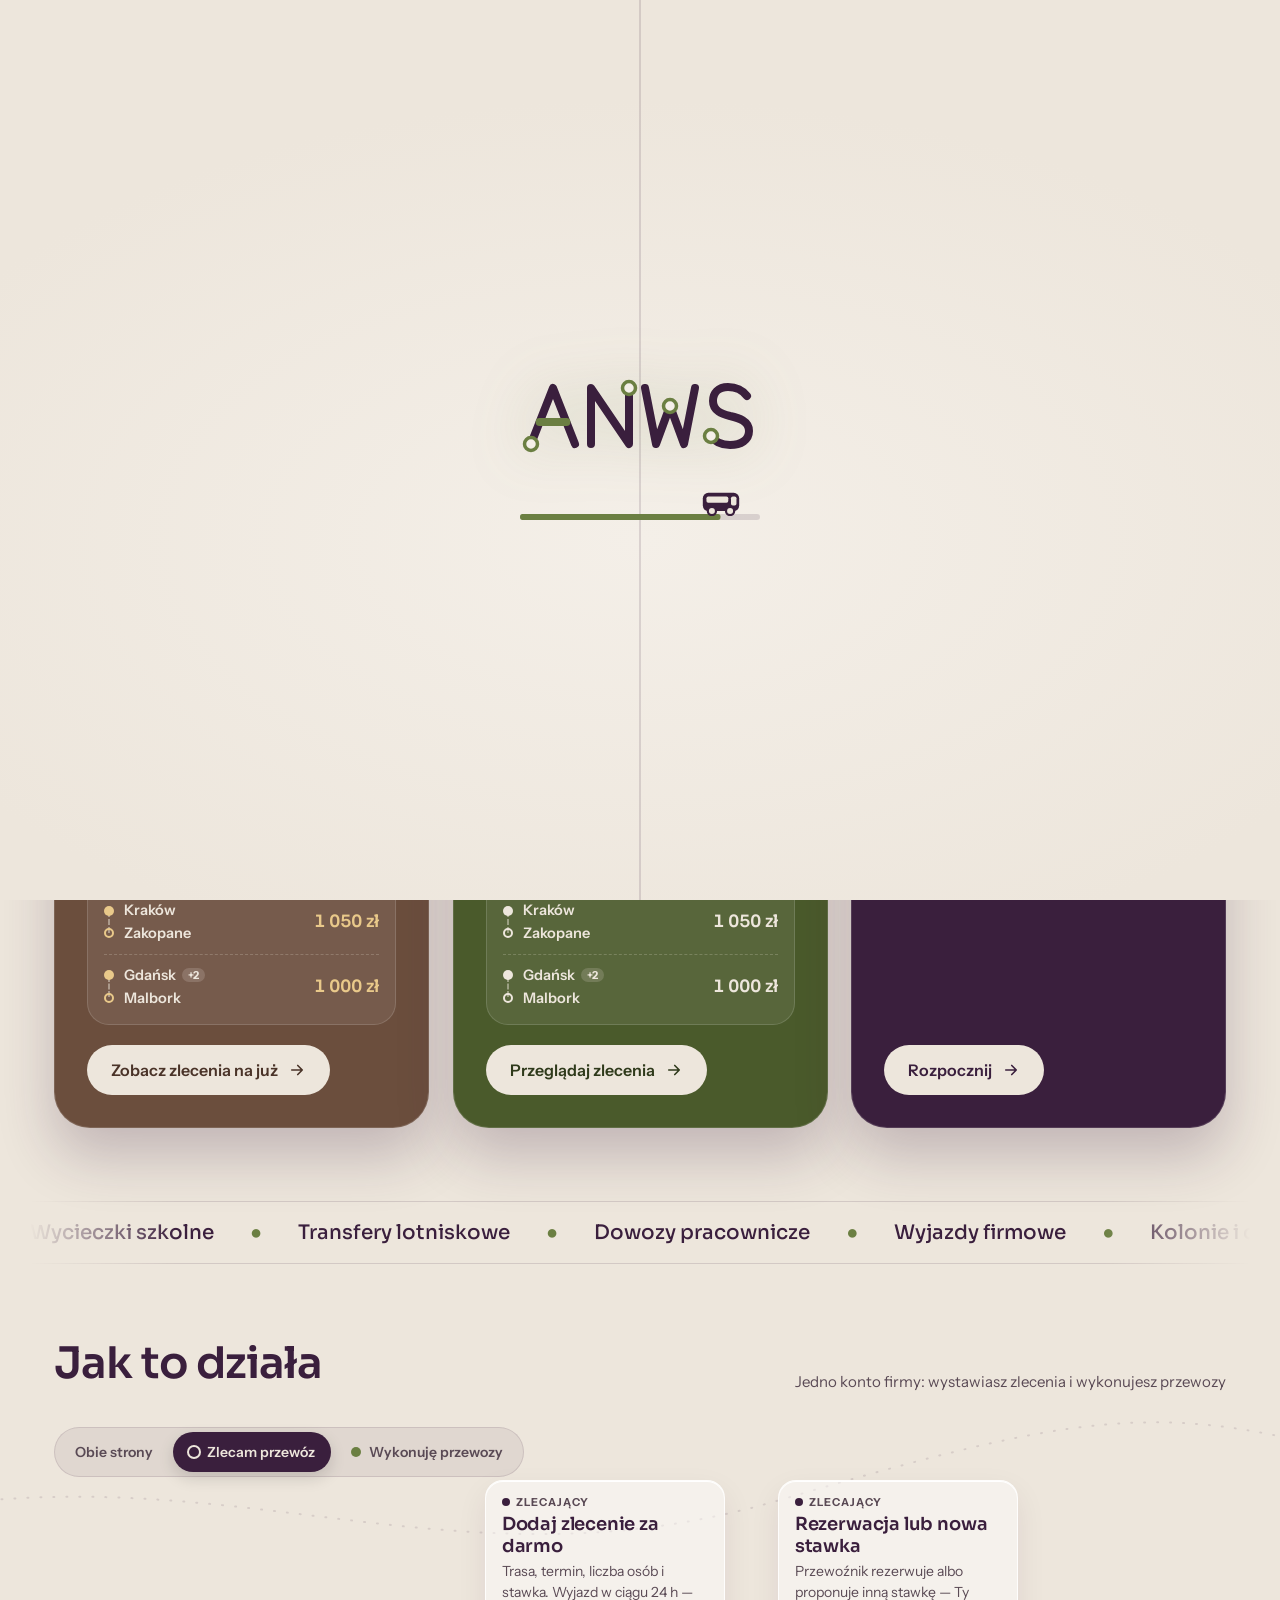
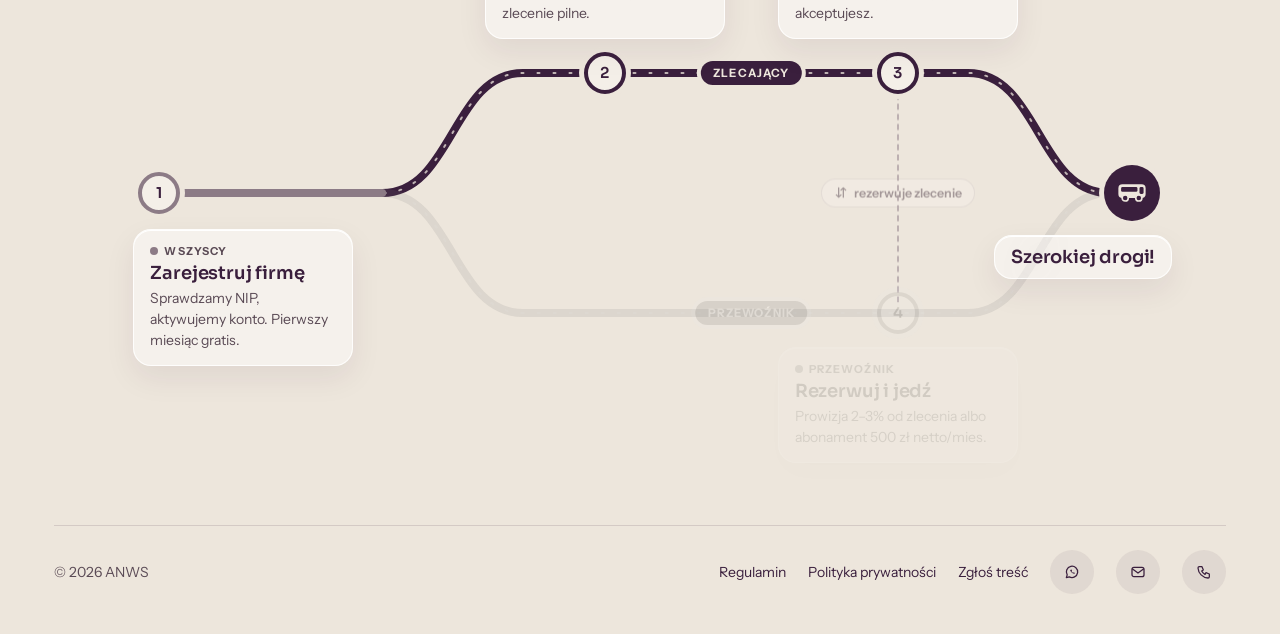
==== commit 128e7f32: "Panel administratora: zakładka Integracje (SMSAPI.pl, Fakturownia) w trybie prototypu - js/integrati" ====
--- a/index.html
+++ b/index.html
@@ -31,7 +31,7 @@
 <link rel="preconnect" href="https://fonts.googleapis.com">
 <link rel="preconnect" href="https://fonts.gstatic.com" crossorigin>
 <link rel="stylesheet" href="https://fonts.googleapis.com/css2?family=Sora:wght@500;600;700&family=Instrument+Sans:wght@400;500;600&display=swap">
-<link rel="stylesheet" href="css/style.css?v=202610142103">
+<link rel="stylesheet" href="css/style.css?v=202610142138">
 </head>
 <body>
 <!-- loader: logo, droga z paskiem postępu i autobusem; przejście wybierane w js/main.js (?loader=) -->
@@ -647,13 +647,14 @@
   </div>
 </dialog>
 
-<script src="js/i18n.js?v=202610142103"></script>
-<script src="js/auth.js?v=202610142103"></script>
-<script src="js/orders.js?v=202610142103"></script>
-<script src="js/verify.js?v=202610142103"></script>
-<script src="js/main.js?v=202610142103" defer></script>
-<script src="js/account.js?v=202610142103" defer></script>
-<script src="js/forgot.js?v=202610142103" defer></script>
-<script src="js/register.js?v=202610142103" defer></script>
+<script src="js/i18n.js?v=202610142138"></script>
+<script src="js/auth.js?v=202610142138"></script>
+<script src="js/integrations.js?v=202610142138"></script>
+<script src="js/orders.js?v=202610142138"></script>
+<script src="js/verify.js?v=202610142138"></script>
+<script src="js/main.js?v=202610142138" defer></script>
+<script src="js/account.js?v=202610142138" defer></script>
+<script src="js/forgot.js?v=202610142138" defer></script>
+<script src="js/register.js?v=202610142138" defer></script>
 </body>
 </html>
--- a/css/style.css
+++ b/css/style.css
@@ -1884,3 +1884,50 @@
 .cr-urgent-info { display: flex; align-items: flex-start; gap: 8px; padding: 12px 14px; border-radius: 14px; font-size: 13.5px; line-height: 1.45; background: var(--ib-bg); color: var(--ink-muted); }
 .cr-urgent-info[data-state="yes"] { background: var(--gold, #E9C98A); color: var(--gold-ink, #3A2410); font-weight: 600; }
 .cr-urgent-info svg { flex-shrink: 0; margin-top: 3px; }
+
+/* ---------- panel administratora: integracje ---------- */
+#view-int { display: grid; gap: 18px; }
+#view-int[hidden] { display: none; }
+.int-note { display: grid; gap: 4px; padding: 14px 18px; border-radius: 18px; background: rgba(168, 121, 63, .14); border: 1px solid rgba(168, 121, 63, .35); font-size: 14px; line-height: 1.5; }
+.int-grid { align-items: start; }
+.int-card { gap: 14px; }
+.int-head { display: flex; justify-content: space-between; align-items: flex-start; gap: 12px; }
+.int-head h2 { margin-bottom: 10px; }
+.int-pill { flex-shrink: 0; padding: 3px 10px; border-radius: 999px; font-size: 12px; font-weight: 700; background: var(--ib-border); color: var(--ink-muted); white-space: nowrap; }
+.int-pill.is-on { background: var(--ok-bg); color: var(--ok-ink); }
+.int-card .field { gap: 4px; }
+.int-card textarea, .int-card select { width: 100%; padding: 10px 14px; border-radius: 14px; border: 1.5px solid var(--input-border); background: var(--input-bg); color: var(--ink); font: 500 15px/1.45 var(--font-body); }
+.int-card select { min-height: 48px; }
+.int-check { align-items: flex-start; min-height: 0; line-height: 1.4; }
+.int-check .check-box { flex-shrink: 0; margin-top: 2px; }
+.int-check > span:last-child { display: grid; gap: 2px; }
+.int-check small { font-size: 12.5px; color: var(--ink-muted); font-weight: 500; }
+.int-key-state { font-size: 12.5px; color: var(--ink-muted); }
+.int-chips { display: flex; flex-wrap: wrap; gap: 6px; margin-top: 6px; }
+.int-chip { padding: 3px 9px; border-radius: 999px; border: 1px solid var(--ib-border); background: var(--ib-bg); color: var(--ink); font: 600 12px var(--font-body); cursor: pointer; }
+.int-chip:hover { background: var(--ib-hover); }
+.int-preview { display: grid; gap: 6px; padding: 12px 14px; border-radius: 14px; background: var(--ib-bg); }
+.int-pv-label { font-size: 11.5px; font-weight: 700; letter-spacing: .06em; text-transform: uppercase; color: var(--ink-muted); }
+.int-pv-text { font-family: ui-monospace, SFMono-Regular, Menlo, monospace; font-size: 13px; line-height: 1.5; overflow-wrap: anywhere; }
+.int-pv-meta { font-size: 12.5px; font-weight: 600; color: var(--ok-ink); }
+.int-pv-meta.is-warn { color: var(--err-ink); }
+.int-row { display: flex; flex-wrap: wrap; align-items: flex-end; gap: 10px; }
+.int-row .field { flex: 1 1 200px; }
+.int-row .call-btn { min-height: 48px; }
+.int-row3 { display: grid; grid-template-columns: 1fr 1fr; gap: 10px; }
+.int-kinds { display: grid; gap: 10px; margin: 0; padding: 14px; border-radius: 16px; border: 1px solid var(--ib-border); }
+.int-kinds legend { padding: 0 6px; font-weight: 700; font-size: 14px; }
+.int-kinds .field { margin: -4px 0 6px 32px; }
+.int-kinds .field label { font-size: 12px; color: var(--ink-muted); }
+.int-domain input { padding-right: 140px; }
+.int-msg { font-size: 13.5px; color: var(--ok-ink); font-weight: 600; }
+.int-msg.is-warn { color: var(--ink); font-weight: 500; padding: 10px 12px; border-radius: 12px; background: rgba(168, 121, 63, .14); }
+.int-q { min-width: 760px; }
+.int-q td { vertical-align: top; font-size: 13.5px; }
+.int-q td b { display: block; font-size: 13.5px; }
+.int-q td small { display: block; font-size: 12px; color: var(--ink-muted); }
+.int-json summary { margin-top: 4px; font-size: 12px; color: var(--accent-text); cursor: pointer; }
+.int-json pre { margin-top: 6px; padding: 10px; border-radius: 10px; background: var(--ib-bg); font-size: 11.5px; line-height: 1.4; overflow: auto; max-height: 260px; }
+@media (max-width: 520px) { .int-row3 { grid-template-columns: 1fr; } .int-kinds .field { margin-left: 0; } }
+.int-domain { position: relative; }
+.int-domain span { position: absolute; right: 16px; top: 50%; transform: translateY(-50%); font-weight: 600; color: var(--ink-muted); pointer-events: none; }
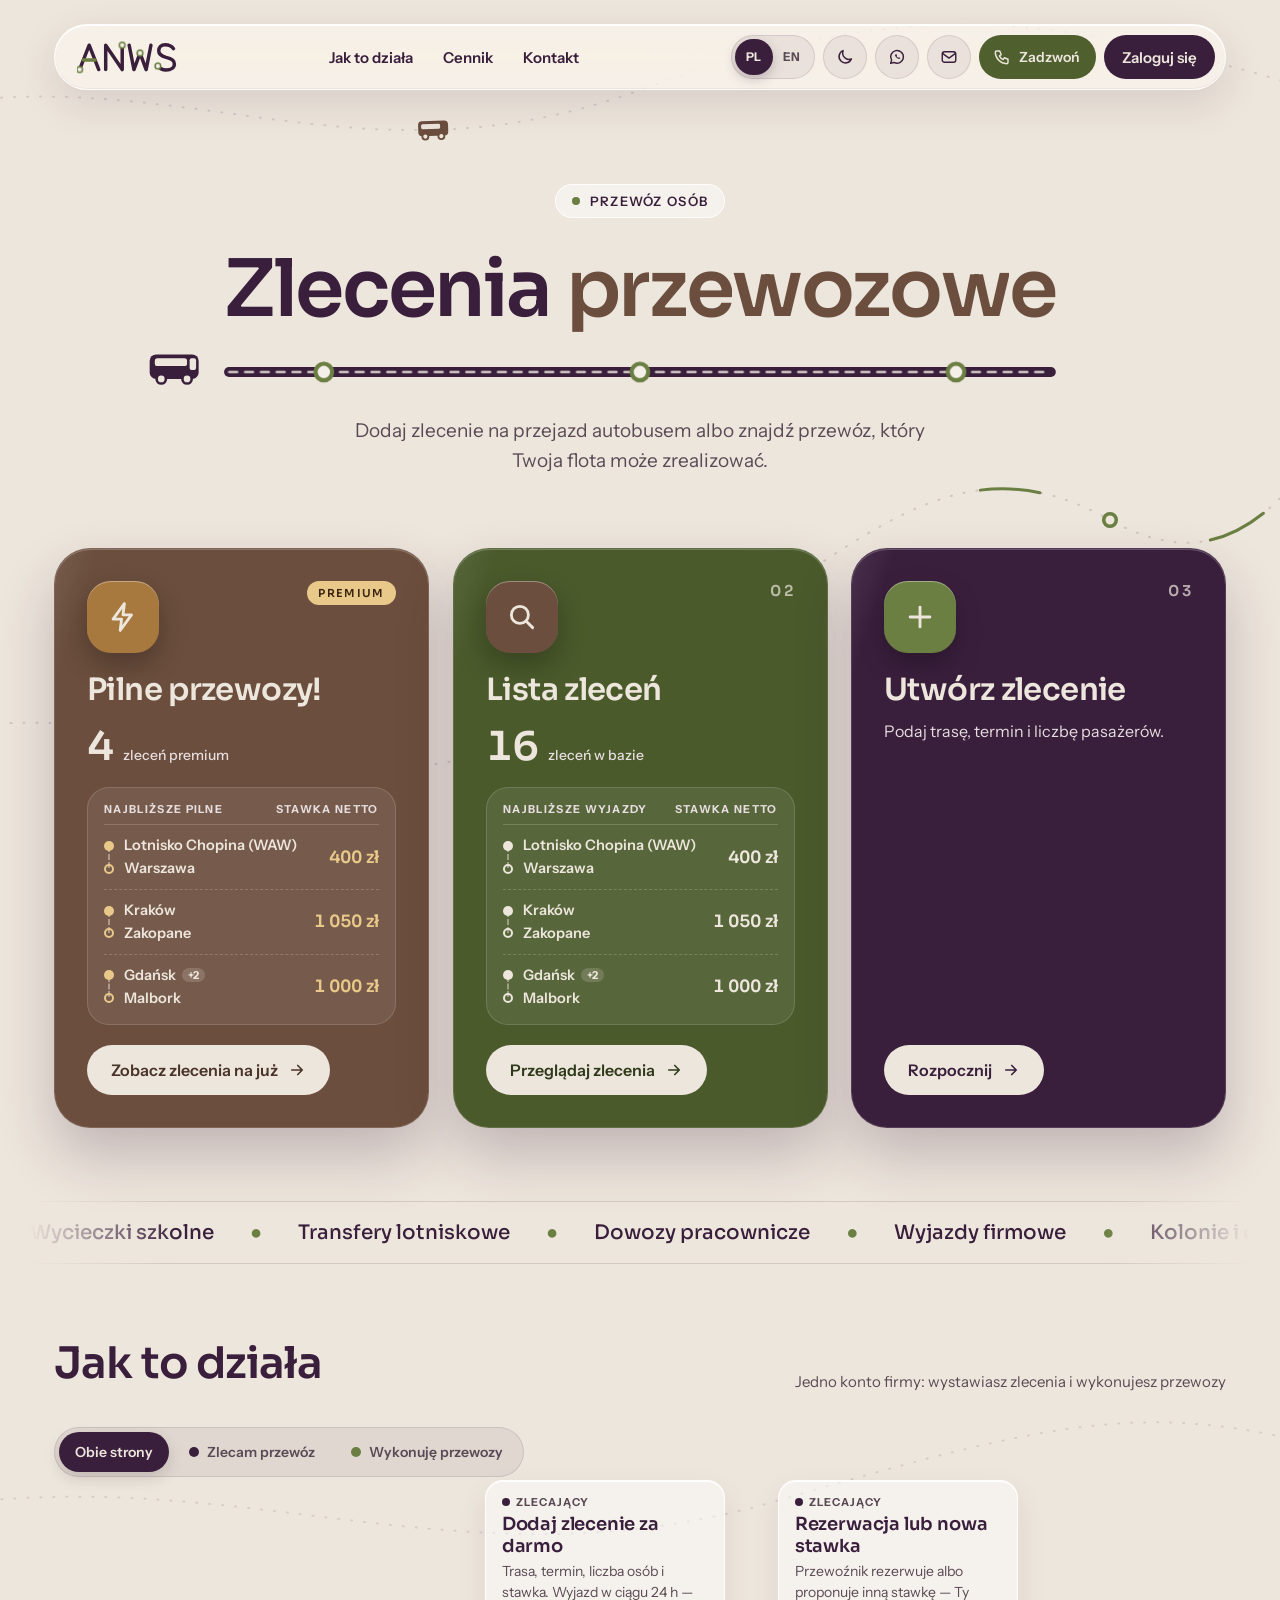
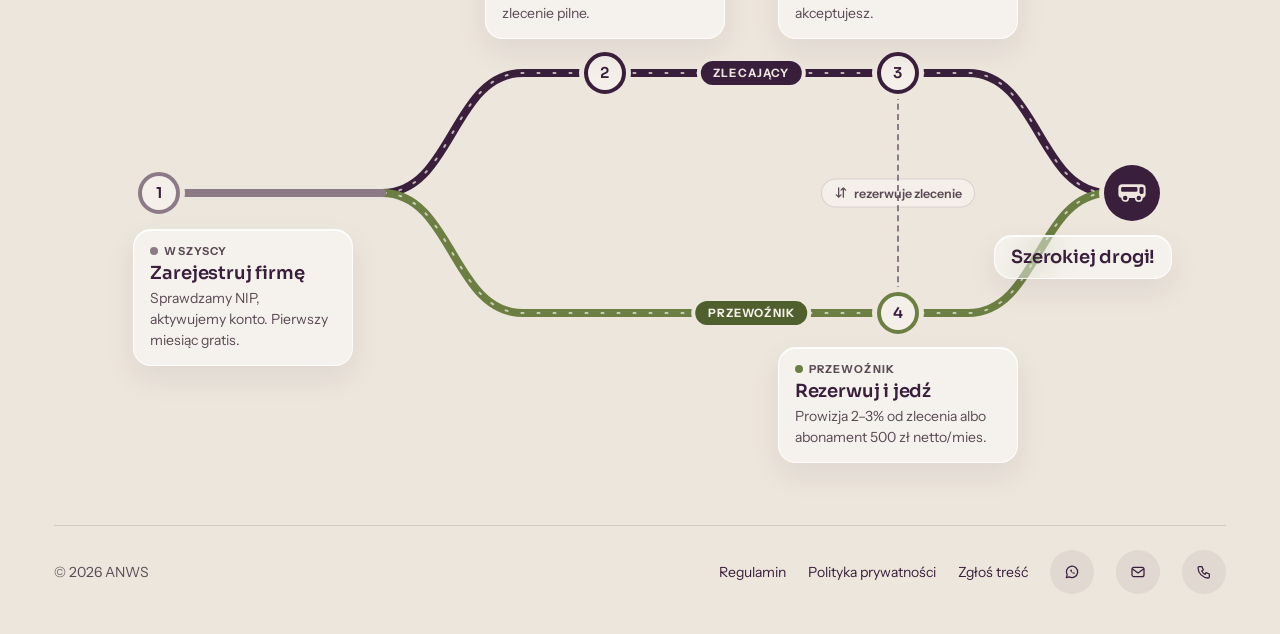
==== commit bfcb240e: "Panel administratora: zakładka Konta użytkowników; integracje SMSAPI i Fakturownia (prototyp) - Kont" ====
--- a/index.html
+++ b/index.html
@@ -31,7 +31,7 @@
 <link rel="preconnect" href="https://fonts.googleapis.com">
 <link rel="preconnect" href="https://fonts.gstatic.com" crossorigin>
 <link rel="stylesheet" href="https://fonts.googleapis.com/css2?family=Sora:wght@500;600;700&family=Instrument+Sans:wght@400;500;600&display=swap">
-<link rel="stylesheet" href="css/style.css?v=202610142138">
+<link rel="stylesheet" href="css/style.css?v=202610142159">
 </head>
 <body>
 <!-- loader: logo, droga z paskiem postępu i autobusem; przejście wybierane w js/main.js (?loader=) -->
@@ -647,14 +647,14 @@
   </div>
 </dialog>
 
-<script src="js/i18n.js?v=202610142138"></script>
-<script src="js/auth.js?v=202610142138"></script>
-<script src="js/integrations.js?v=202610142138"></script>
-<script src="js/orders.js?v=202610142138"></script>
-<script src="js/verify.js?v=202610142138"></script>
-<script src="js/main.js?v=202610142138" defer></script>
-<script src="js/account.js?v=202610142138" defer></script>
-<script src="js/forgot.js?v=202610142138" defer></script>
-<script src="js/register.js?v=202610142138" defer></script>
+<script src="js/i18n.js?v=202610142159"></script>
+<script src="js/auth.js?v=202610142159"></script>
+<script src="js/integrations.js?v=202610142159"></script>
+<script src="js/orders.js?v=202610142159"></script>
+<script src="js/verify.js?v=202610142159"></script>
+<script src="js/main.js?v=202610142159" defer></script>
+<script src="js/account.js?v=202610142159" defer></script>
+<script src="js/forgot.js?v=202610142159" defer></script>
+<script src="js/register.js?v=202610142159" defer></script>
 </body>
 </html>
--- a/css/style.css
+++ b/css/style.css
@@ -1931,3 +1931,58 @@
 @media (max-width: 520px) { .int-row3 { grid-template-columns: 1fr; } .int-kinds .field { margin-left: 0; } }
 .int-domain { position: relative; }
 .int-domain span { position: absolute; right: 16px; top: 50%; transform: translateY(-50%); font-weight: 600; color: var(--ink-muted); pointer-events: none; }
+.hi-state.is-free { background: var(--ok-bg); color: var(--ok-ink); }
+
+/* ---------- panel administratora: konta użytkowników ---------- */
+#view-acc { display: grid; gap: 16px; }
+#view-acc[hidden] { display: none; }
+.acc-bar { display: flex; flex-wrap: wrap; gap: 10px; align-items: center; }
+.acc-bar input, .acc-bar select, .acc-input { min-height: 46px; padding: 0 14px; border-radius: 14px; border: 1.5px solid var(--input-border); background: var(--input-bg); color: var(--ink); font: 500 15px var(--font-body); }
+.acc-bar input { flex: 2 1 260px; }
+.acc-bar select { flex: 1 1 180px; }
+.acc-bar .acc-csv { min-height: 46px; flex: 0 0 auto; }
+textarea.acc-input { width: 100%; min-height: 0; padding: 10px 14px; line-height: 1.45; resize: vertical; }
+.acc-count { margin: 0; }
+.acc-list { display: grid; gap: 14px; }
+.acc-acard { gap: 14px; padding: 22px 24px; }
+.acc-acard.is-blocked { border-color: var(--err-border); }
+.acc-ahead { display: flex; flex-wrap: wrap; justify-content: space-between; align-items: flex-start; gap: 8px 16px; }
+.acc-who { display: grid; gap: 2px; min-width: 0; }
+.acc-who h3 { font-size: 19px; overflow-wrap: anywhere; }
+.acc-sub { font-size: 13px; color: var(--ink-muted); }
+.acc-pills { display: flex; flex-wrap: wrap; gap: 6px; }
+.acc-pill { padding: 3px 10px; border-radius: 999px; font-size: 12px; font-weight: 700; background: var(--ib-border); color: var(--ink-muted); white-space: nowrap; }
+.acc-pill.st-active, .acc-pill.pl-sub { background: var(--ok-bg); color: var(--ok-ink); }
+.acc-pill.st-blocked { background: var(--err-bg); color: var(--err-ink); }
+.acc-pill.pl-trial { background: rgba(168, 121, 63, .18); color: var(--ink); }
+.acc-blocked { font-size: 13.5px; color: var(--err-ink); font-weight: 600; }
+.acc-dl2 { grid-template-columns: repeat(auto-fit, minmax(170px, 1fr)); }
+.acc-stats { display: grid; grid-template-columns: repeat(4, minmax(0, 1fr)); gap: 8px; }
+.acc-stats div { display: grid; gap: 2px; padding: 10px 12px; border-radius: 14px; background: var(--ib-bg); }
+.acc-stats span { font-size: 11.5px; font-weight: 700; letter-spacing: .05em; text-transform: uppercase; color: var(--ink-muted); }
+.acc-stats b { font-size: 17px; font-variant-numeric: tabular-nums; }
+.acc-stats .is-warn b { color: var(--err-ink); }
+.acc-manage summary { cursor: pointer; font-weight: 700; color: var(--accent-text); padding: 4px 0; }
+.acc-mbody { display: grid; grid-template-columns: repeat(2, minmax(0, 1fr)); gap: 12px; margin-top: 10px; }
+.acc-sec { display: grid; gap: 8px; align-content: start; padding: 14px 16px; border-radius: 16px; border: 1px solid var(--ib-border); }
+.acc-sec h4 { font-size: 15px; }
+.acc-sec .call-btn { justify-self: start; min-height: 44px; padding: 0 18px; }
+.acc-wide, .acc-edit { grid-column: 1 / -1; }
+.acc-line { display: flex; flex-wrap: wrap; gap: 8px; }
+.acc-line .acc-input { flex: 1 1 200px; }
+.acc-egrid { display: grid; grid-template-columns: repeat(auto-fit, minmax(200px, 1fr)); gap: 8px 12px; }
+.acc-f { display: grid; gap: 4px; font-size: 12.5px; font-weight: 600; color: var(--ink-muted); }
+.acc-f .acc-input { width: 100%; }
+.call-btn-danger-soft { border: 1px solid var(--err-border); background: var(--err-bg); color: var(--err-ink); }
+.call-btn-danger-soft:hover { background: var(--err-ink); color: #fff; }
+.acc-last { list-style: none; margin: 0; padding: 0; display: grid; gap: 6px; }
+.acc-last li { display: grid; grid-template-columns: 100px minmax(0, 1fr) 90px 90px 130px; gap: 10px; align-items: center; font-size: 13.5px; padding: 6px 0; border-top: 1px solid var(--line); }
+.acc-last li b { overflow-wrap: anywhere; }
+.acc-ost { justify-self: end; padding: 1px 8px; border-radius: 999px; font-size: 11.5px; font-weight: 700; background: var(--ib-border); color: var(--ink-muted); }
+.acc-msg { font-size: 13.5px; font-weight: 600; color: var(--ok-ink); margin-top: 8px; }
+@media (max-width: 760px) {
+  .acc-mbody { grid-template-columns: minmax(0, 1fr); }
+  .acc-stats { grid-template-columns: repeat(2, minmax(0, 1fr)); }
+  .acc-last li { grid-template-columns: 1fr auto; }
+  .acc-last li > span:nth-child(3), .acc-last li > span:nth-child(4) { display: none; }
+}
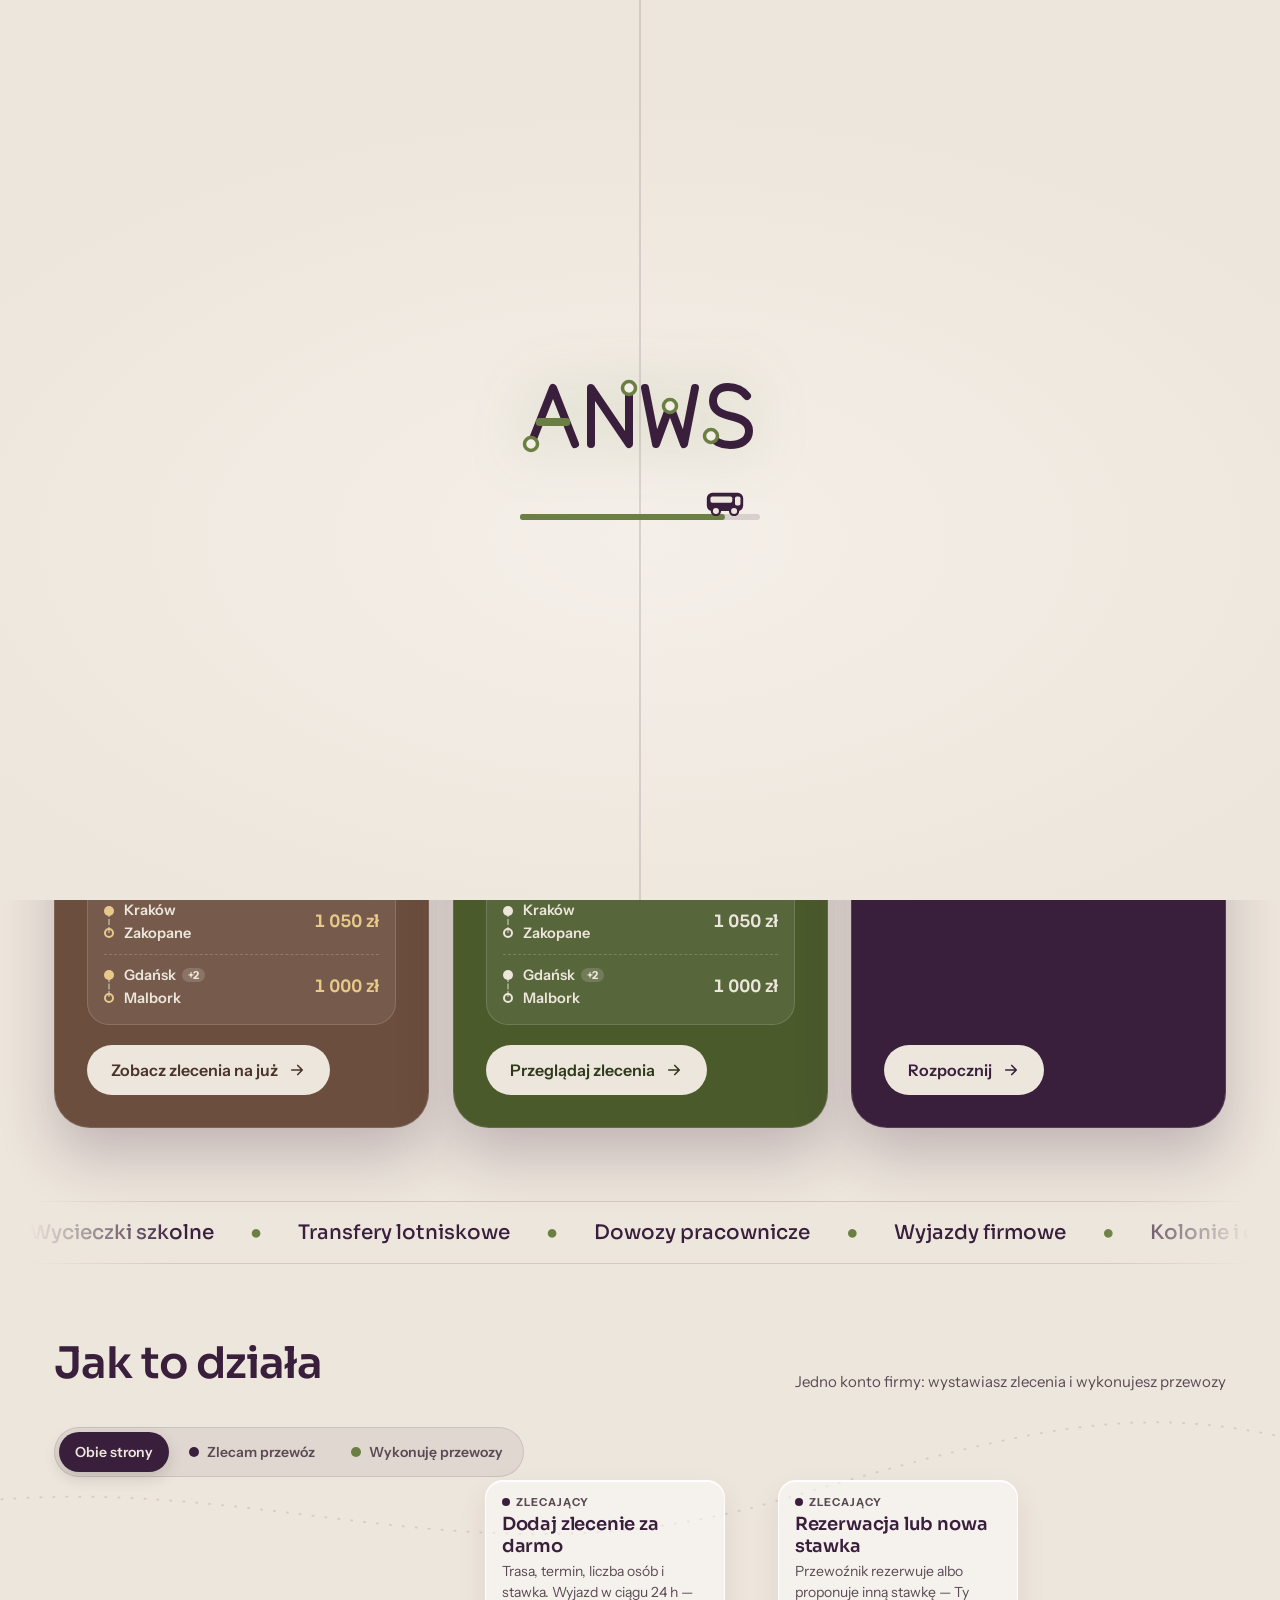
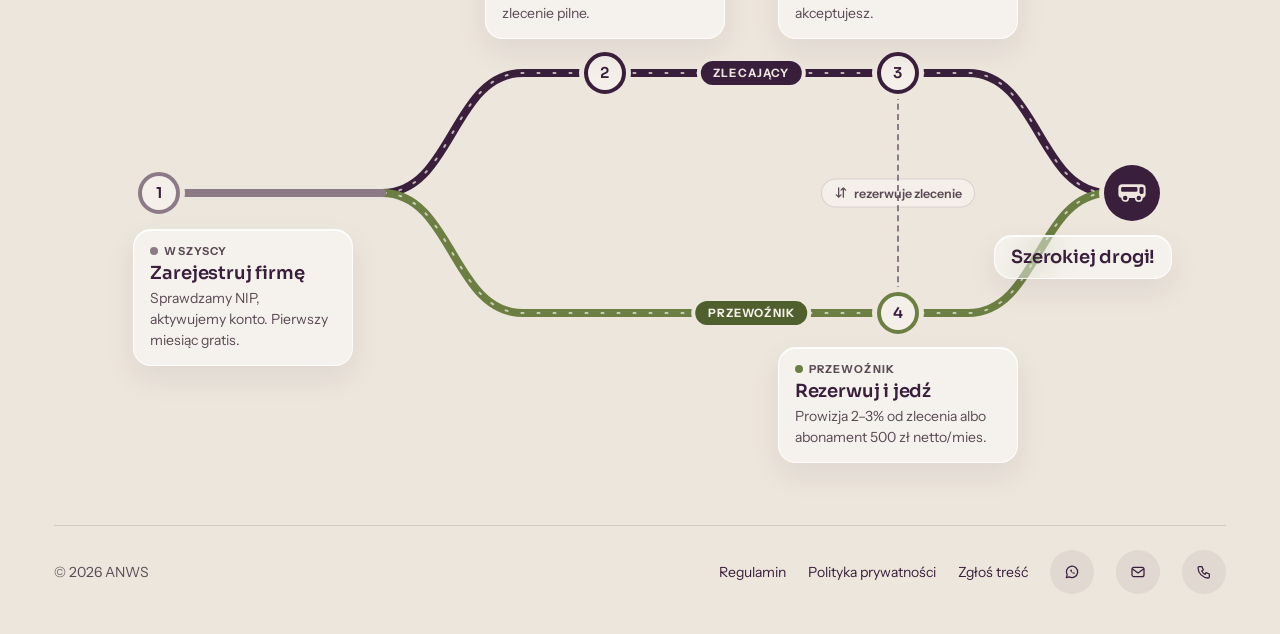
==== commit a5778dc8: "Integracja PayU: płatności za abonament, opłaty i prowizje; faktury Fakturowni oznaczane jako opłaco" ====
--- a/index.html
+++ b/index.html
@@ -31,7 +31,7 @@
 <link rel="preconnect" href="https://fonts.googleapis.com">
 <link rel="preconnect" href="https://fonts.gstatic.com" crossorigin>
 <link rel="stylesheet" href="https://fonts.googleapis.com/css2?family=Sora:wght@500;600;700&family=Instrument+Sans:wght@400;500;600&display=swap">
-<link rel="stylesheet" href="css/style.css?v=202610142159">
+<link rel="stylesheet" href="css/style.css?v=202610142224">
 </head>
 <body>
 <!-- loader: logo, droga z paskiem postępu i autobusem; przejście wybierane w js/main.js (?loader=) -->
@@ -647,14 +647,14 @@
   </div>
 </dialog>
 
-<script src="js/i18n.js?v=202610142159"></script>
-<script src="js/auth.js?v=202610142159"></script>
-<script src="js/integrations.js?v=202610142159"></script>
-<script src="js/orders.js?v=202610142159"></script>
-<script src="js/verify.js?v=202610142159"></script>
-<script src="js/main.js?v=202610142159" defer></script>
-<script src="js/account.js?v=202610142159" defer></script>
-<script src="js/forgot.js?v=202610142159" defer></script>
-<script src="js/register.js?v=202610142159" defer></script>
+<script src="js/i18n.js?v=202610142224"></script>
+<script src="js/auth.js?v=202610142224"></script>
+<script src="js/integrations.js?v=202610142224"></script>
+<script src="js/orders.js?v=202610142224"></script>
+<script src="js/verify.js?v=202610142224"></script>
+<script src="js/main.js?v=202610142224" defer></script>
+<script src="js/account.js?v=202610142224" defer></script>
+<script src="js/forgot.js?v=202610142224" defer></script>
+<script src="js/register.js?v=202610142224" defer></script>
 </body>
 </html>
--- a/css/style.css
+++ b/css/style.css
@@ -1986,3 +1986,25 @@
   .acc-last li { grid-template-columns: 1fr auto; }
   .acc-last li > span:nth-child(3), .acc-last li > span:nth-child(4) { display: none; }
 }
+
+/* ---------- PayU: okno płatności i ustawienia ---------- */
+.pay-dlg .g-dlg { width: min(480px, calc(100vw - 32px)); }
+.pay-brand { display: flex; align-items: center; gap: 10px; margin-bottom: -6px; }
+.pay-logo { font-family: var(--font-display); font-weight: 700; font-size: 22px; letter-spacing: -.01em; color: #2E8B37; }
+.pay-env { padding: 2px 9px; border-radius: 999px; font-size: 11.5px; font-weight: 700; background: rgba(168, 121, 63, .18); color: var(--ink); }
+.pay-env:empty { display: none; }
+.pay-body { display: grid; gap: 14px; }
+.pay-sum .db-row span { min-width: 0; overflow-wrap: anywhere; }
+.pay-sum .pay-sub { font-size: 13.5px; }
+.pay-methods { display: grid; gap: 8px; margin: 0; padding: 0; border: 0; }
+.pay-methods legend { font-weight: 700; font-size: 14px; margin-bottom: 6px; }
+.pay-m { display: flex; align-items: center; gap: 10px; padding: 12px 14px; border-radius: 14px; border: 1.5px solid var(--ib-border); cursor: pointer; font-weight: 600; }
+.pay-m:has(input:checked) { border-color: var(--accent); box-shadow: 0 0 0 3px var(--input-ring); }
+.pay-m input { accent-color: var(--accent); width: 18px; height: 18px; }
+.pay-ok .db-title { font-size: 20px; }
+.hi-pay { min-height: 32px; padding: 0 12px; font-size: 13px; }
+.int-cols { display: grid; grid-template-columns: repeat(2, minmax(0, 1fr)); gap: 14px 22px; }
+.int-col { display: grid; gap: 14px; align-content: start; }
+.int-ro { min-height: 48px; display: flex; align-items: center; padding: 0 14px; border-radius: 14px; border: 1.5px dashed var(--input-border); font-size: 13.5px; color: var(--ink-muted); }
+.int-pi { display: block; }
+@media (max-width: 860px) { .int-cols { grid-template-columns: minmax(0, 1fr); } }
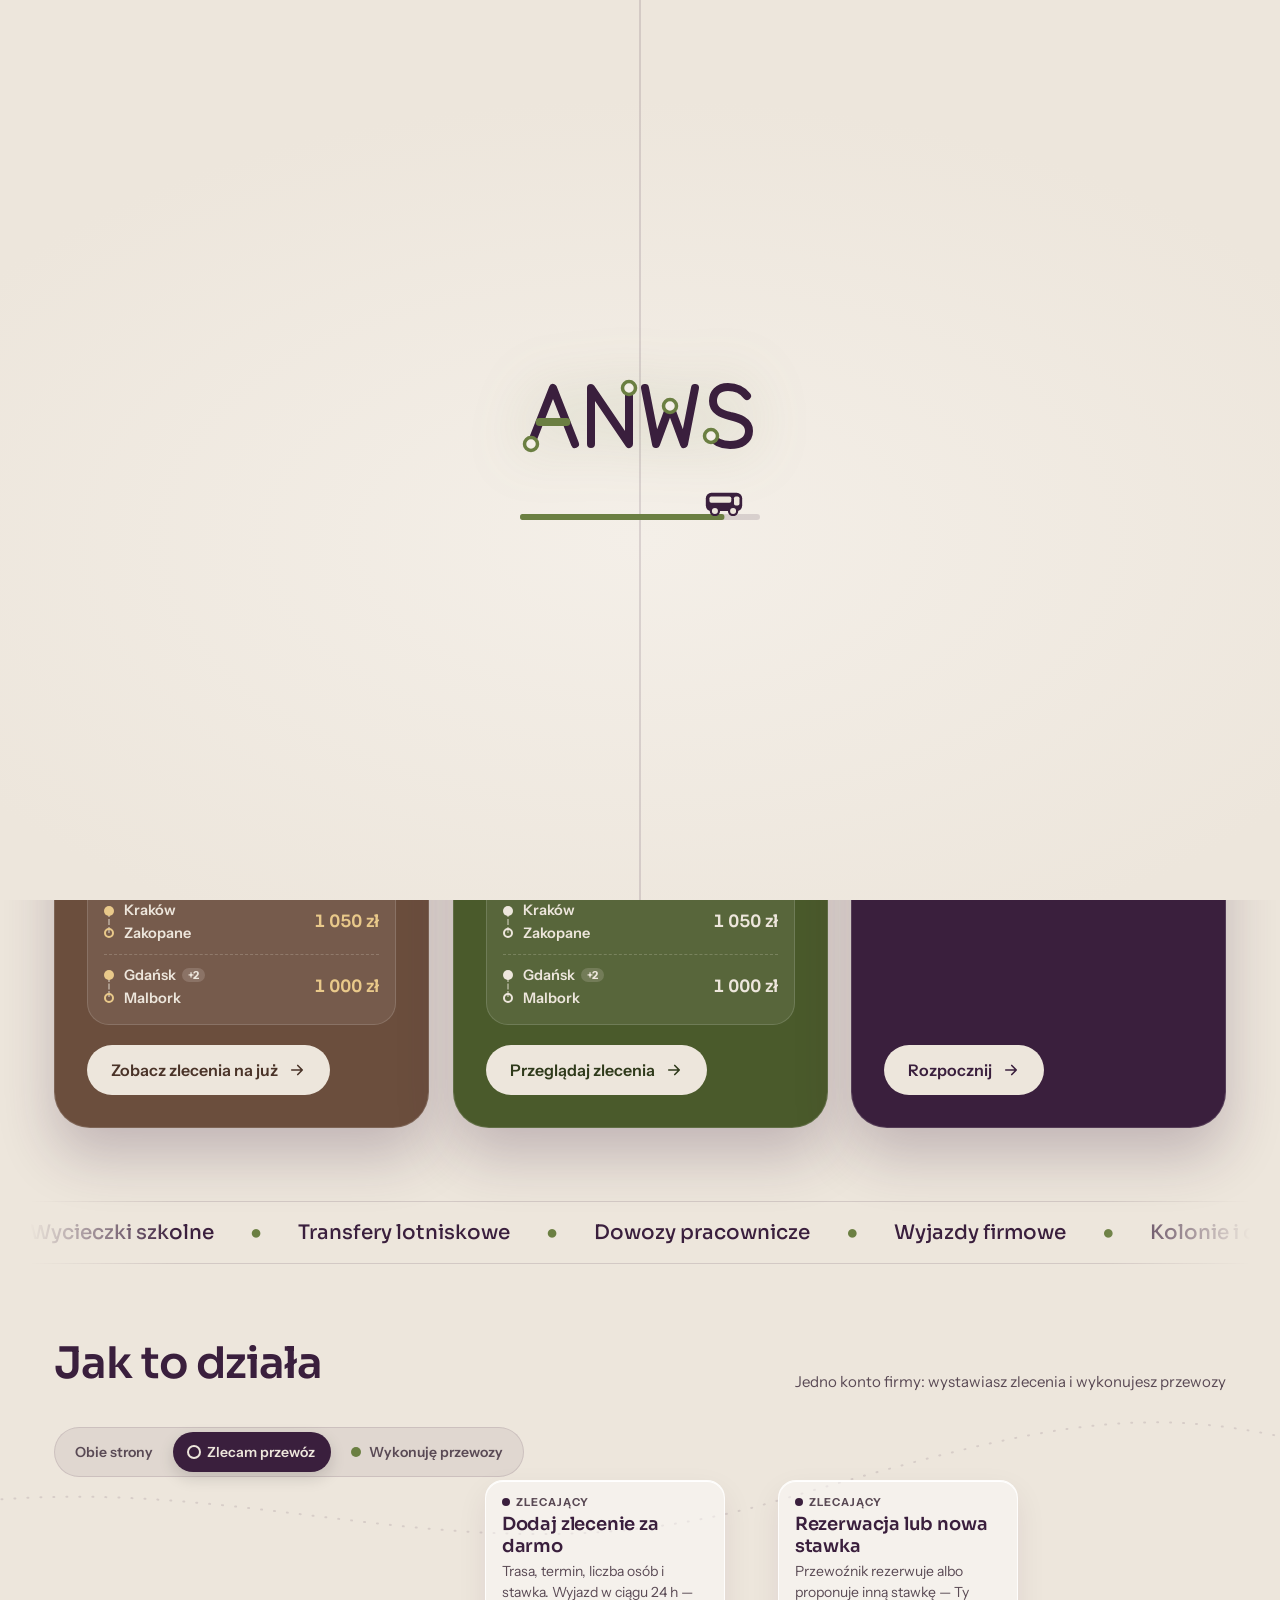
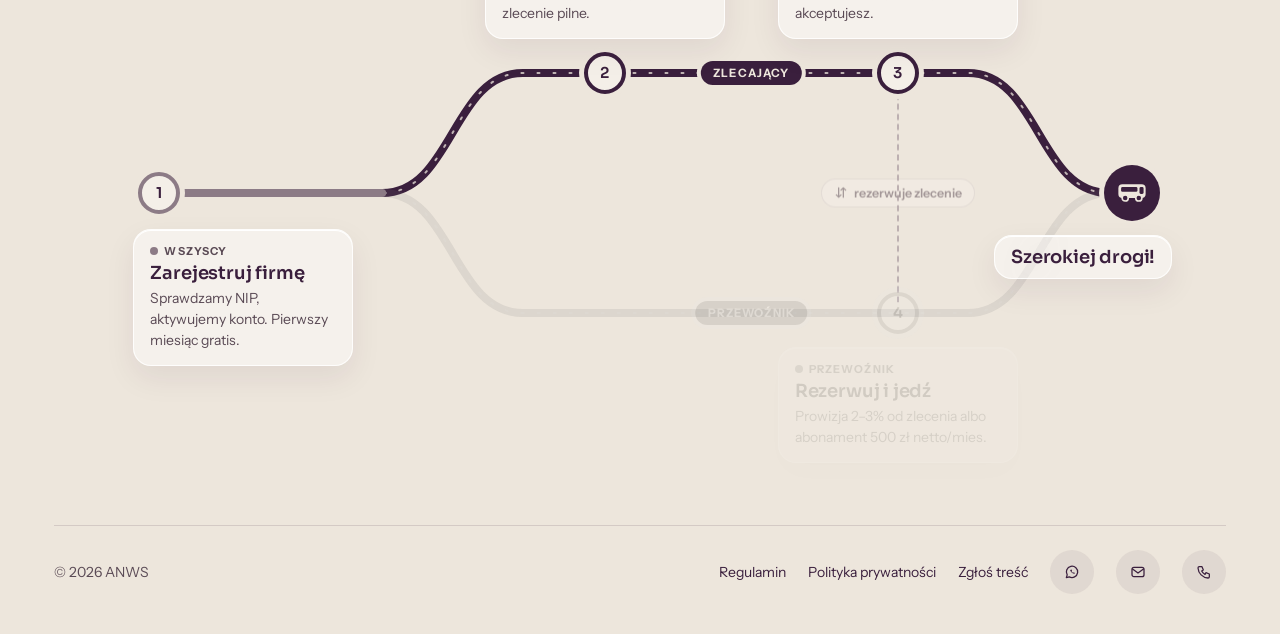
==== commit 870d23f3: "Prowizja płatna przez PayU od razu przy rezerwacji zlecenia na giełdzie - Po kliknięciu „Potwierdzam" ====
--- a/index.html
+++ b/index.html
@@ -31,7 +31,7 @@
 <link rel="preconnect" href="https://fonts.googleapis.com">
 <link rel="preconnect" href="https://fonts.gstatic.com" crossorigin>
 <link rel="stylesheet" href="https://fonts.googleapis.com/css2?family=Sora:wght@500;600;700&family=Instrument+Sans:wght@400;500;600&display=swap">
-<link rel="stylesheet" href="css/style.css?v=202610142224">
+<link rel="stylesheet" href="css/style.css?v=202610142236">
 </head>
 <body>
 <!-- loader: logo, droga z paskiem postępu i autobusem; przejście wybierane w js/main.js (?loader=) -->
@@ -647,14 +647,14 @@
   </div>
 </dialog>
 
-<script src="js/i18n.js?v=202610142224"></script>
-<script src="js/auth.js?v=202610142224"></script>
-<script src="js/integrations.js?v=202610142224"></script>
-<script src="js/orders.js?v=202610142224"></script>
-<script src="js/verify.js?v=202610142224"></script>
-<script src="js/main.js?v=202610142224" defer></script>
-<script src="js/account.js?v=202610142224" defer></script>
-<script src="js/forgot.js?v=202610142224" defer></script>
-<script src="js/register.js?v=202610142224" defer></script>
+<script src="js/i18n.js?v=202610142236"></script>
+<script src="js/auth.js?v=202610142236"></script>
+<script src="js/integrations.js?v=202610142236"></script>
+<script src="js/orders.js?v=202610142236"></script>
+<script src="js/verify.js?v=202610142236"></script>
+<script src="js/main.js?v=202610142236" defer></script>
+<script src="js/account.js?v=202610142236" defer></script>
+<script src="js/forgot.js?v=202610142236" defer></script>
+<script src="js/register.js?v=202610142236" defer></script>
 </body>
 </html>
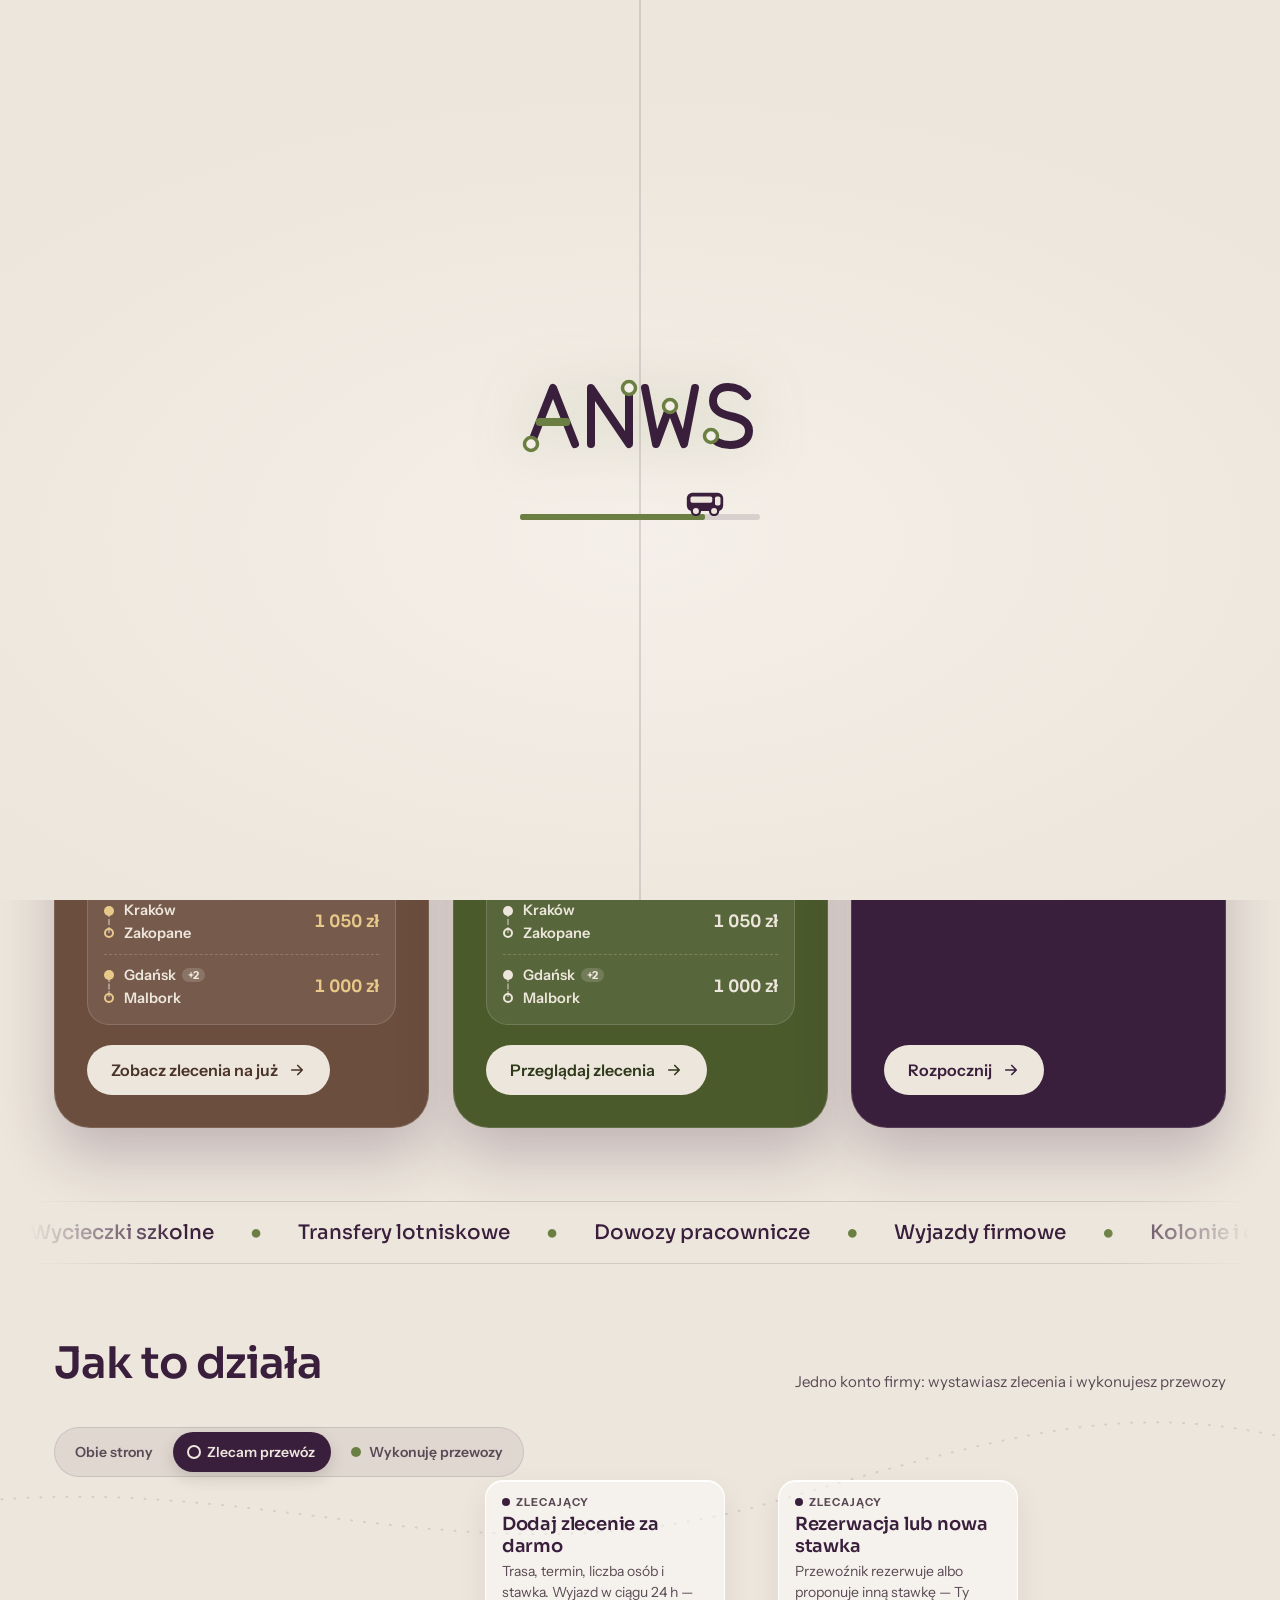
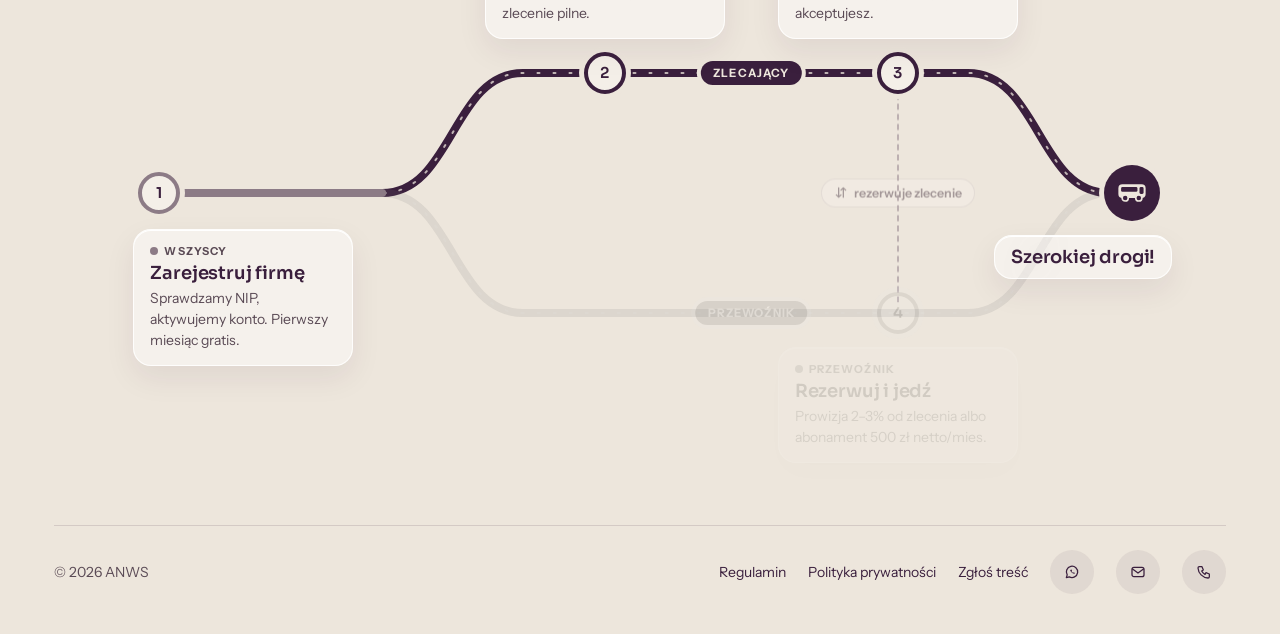
==== commit 34ce3413: "Płatności: informacja o automatycznej wysyłce faktury do KSeF Co-Authored-By: Claude Opus 5.5 <norep" ====
--- a/index.html
+++ b/index.html
@@ -31,7 +31,7 @@
 <link rel="preconnect" href="https://fonts.googleapis.com">
 <link rel="preconnect" href="https://fonts.gstatic.com" crossorigin>
 <link rel="stylesheet" href="https://fonts.googleapis.com/css2?family=Sora:wght@500;600;700&family=Instrument+Sans:wght@400;500;600&display=swap">
-<link rel="stylesheet" href="css/style.css?v=202610142236">
+<link rel="stylesheet" href="css/style.css?v=202610142244">
 </head>
 <body>
 <!-- loader: logo, droga z paskiem postępu i autobusem; przejście wybierane w js/main.js (?loader=) -->
@@ -647,14 +647,14 @@
   </div>
 </dialog>
 
-<script src="js/i18n.js?v=202610142236"></script>
-<script src="js/auth.js?v=202610142236"></script>
-<script src="js/integrations.js?v=202610142236"></script>
-<script src="js/orders.js?v=202610142236"></script>
-<script src="js/verify.js?v=202610142236"></script>
-<script src="js/main.js?v=202610142236" defer></script>
-<script src="js/account.js?v=202610142236" defer></script>
-<script src="js/forgot.js?v=202610142236" defer></script>
-<script src="js/register.js?v=202610142236" defer></script>
+<script src="js/i18n.js?v=202610142244"></script>
+<script src="js/auth.js?v=202610142244"></script>
+<script src="js/integrations.js?v=202610142244"></script>
+<script src="js/orders.js?v=202610142244"></script>
+<script src="js/verify.js?v=202610142244"></script>
+<script src="js/main.js?v=202610142244" defer></script>
+<script src="js/account.js?v=202610142244" defer></script>
+<script src="js/forgot.js?v=202610142244" defer></script>
+<script src="js/register.js?v=202610142244" defer></script>
 </body>
 </html>
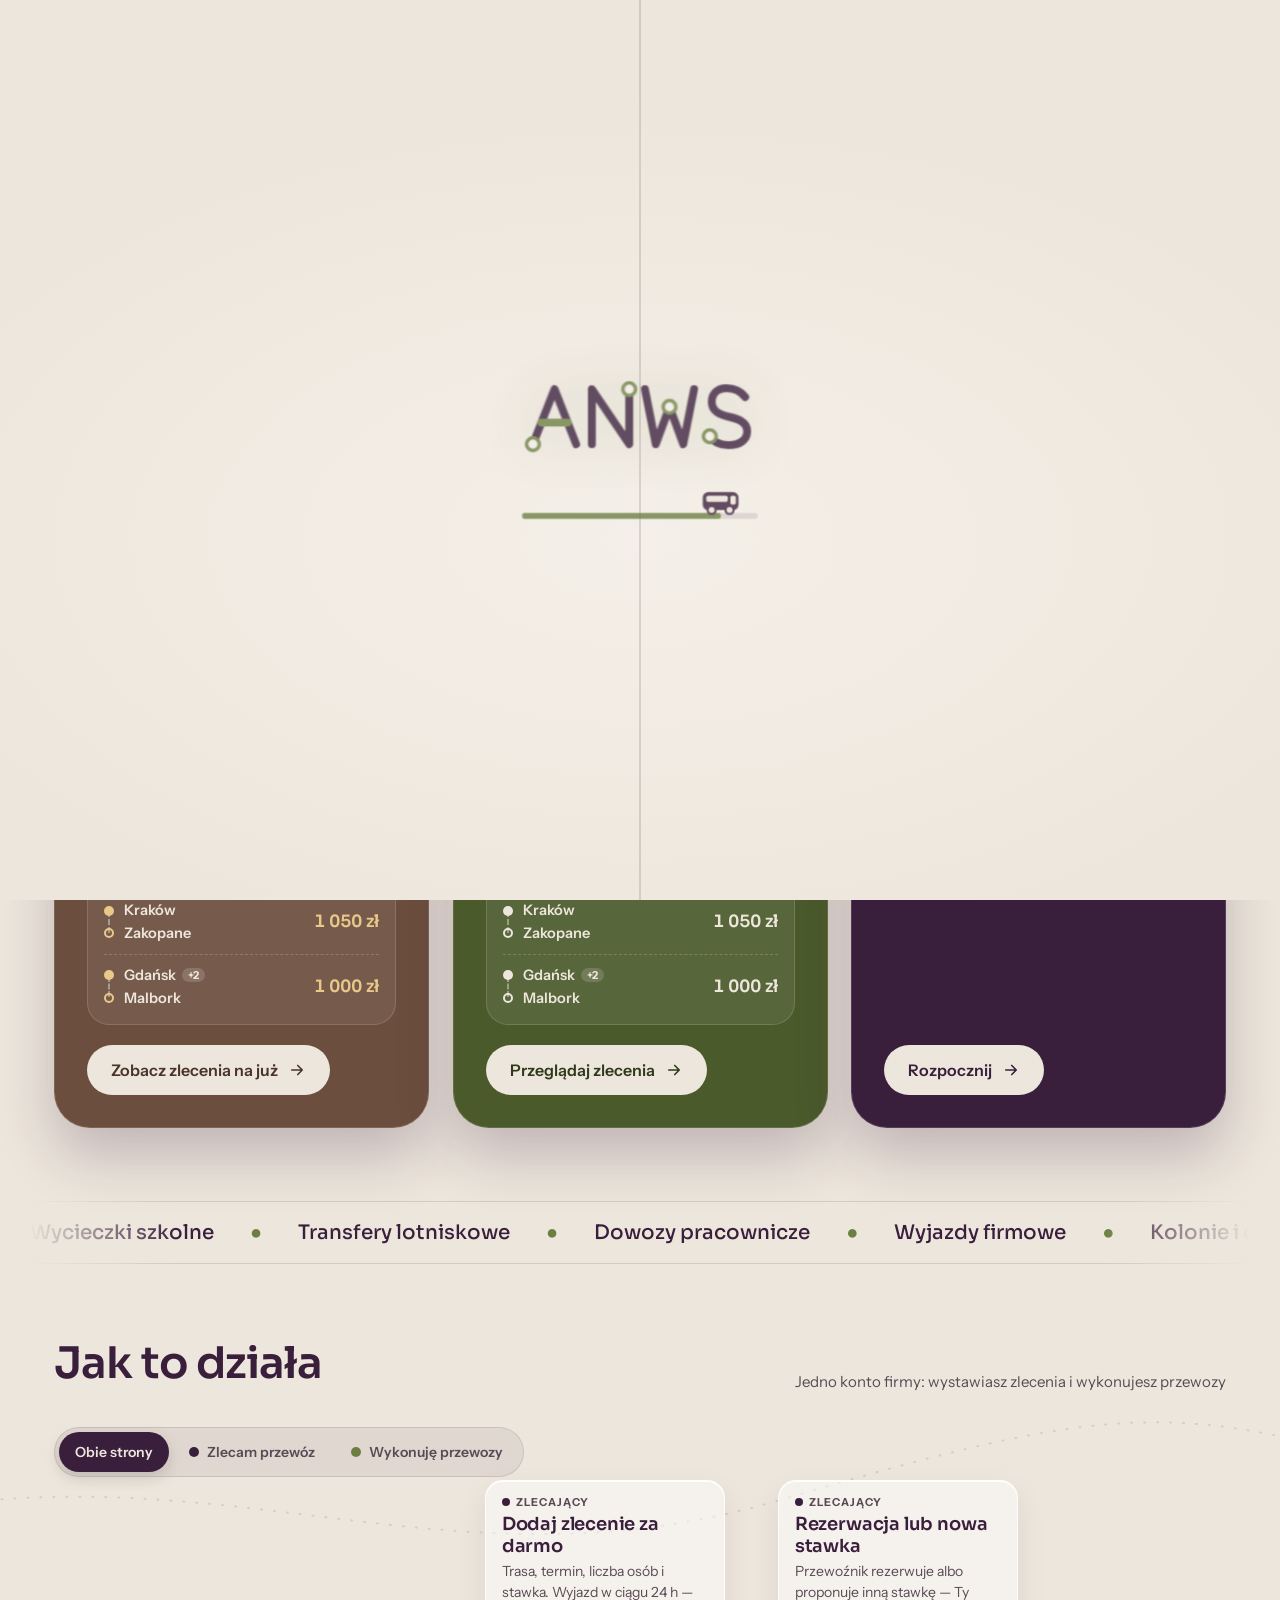
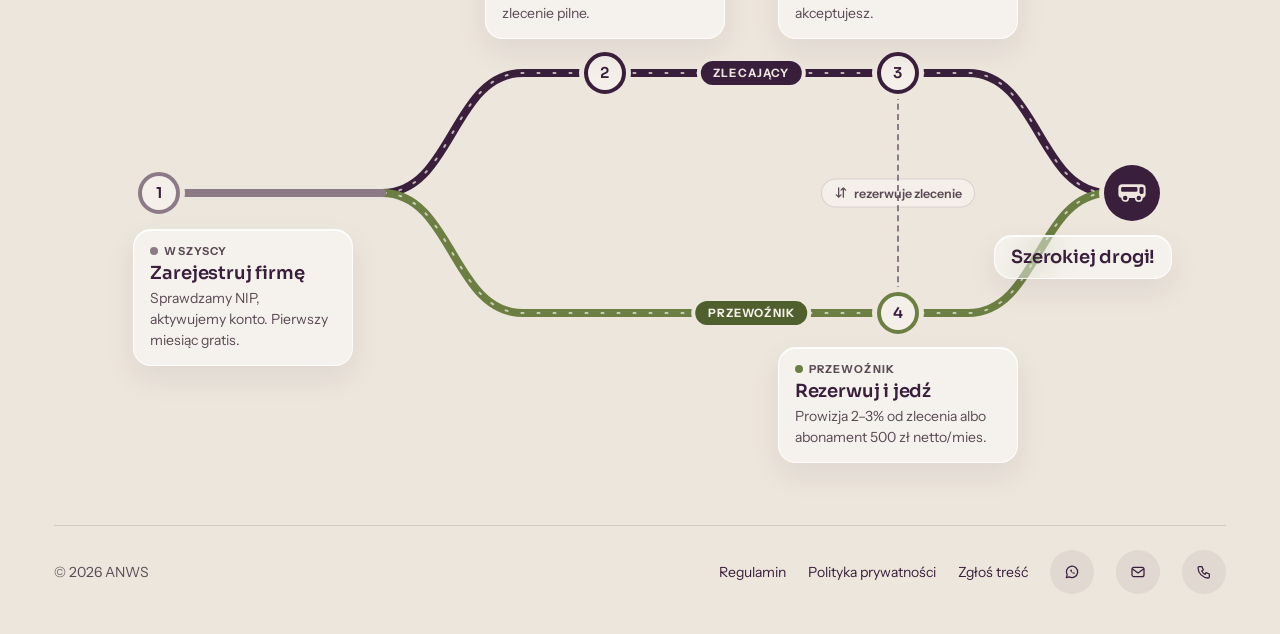
==== commit 23f07086: "Płatności: dla klienta tylko informacja o fakturze na e-mail i w KSeF (bez nazwy systemu fakturowego" ====
--- a/index.html
+++ b/index.html
@@ -31,7 +31,7 @@
 <link rel="preconnect" href="https://fonts.googleapis.com">
 <link rel="preconnect" href="https://fonts.gstatic.com" crossorigin>
 <link rel="stylesheet" href="https://fonts.googleapis.com/css2?family=Sora:wght@500;600;700&family=Instrument+Sans:wght@400;500;600&display=swap">
-<link rel="stylesheet" href="css/style.css?v=202610142244">
+<link rel="stylesheet" href="css/style.css?v=202610142247">
 </head>
 <body>
 <!-- loader: logo, droga z paskiem postępu i autobusem; przejście wybierane w js/main.js (?loader=) -->
@@ -647,14 +647,14 @@
   </div>
 </dialog>
 
-<script src="js/i18n.js?v=202610142244"></script>
-<script src="js/auth.js?v=202610142244"></script>
-<script src="js/integrations.js?v=202610142244"></script>
-<script src="js/orders.js?v=202610142244"></script>
-<script src="js/verify.js?v=202610142244"></script>
-<script src="js/main.js?v=202610142244" defer></script>
-<script src="js/account.js?v=202610142244" defer></script>
-<script src="js/forgot.js?v=202610142244" defer></script>
-<script src="js/register.js?v=202610142244" defer></script>
+<script src="js/i18n.js?v=202610142247"></script>
+<script src="js/auth.js?v=202610142247"></script>
+<script src="js/integrations.js?v=202610142247"></script>
+<script src="js/orders.js?v=202610142247"></script>
+<script src="js/verify.js?v=202610142247"></script>
+<script src="js/main.js?v=202610142247" defer></script>
+<script src="js/account.js?v=202610142247" defer></script>
+<script src="js/forgot.js?v=202610142247" defer></script>
+<script src="js/register.js?v=202610142247" defer></script>
 </body>
 </html>
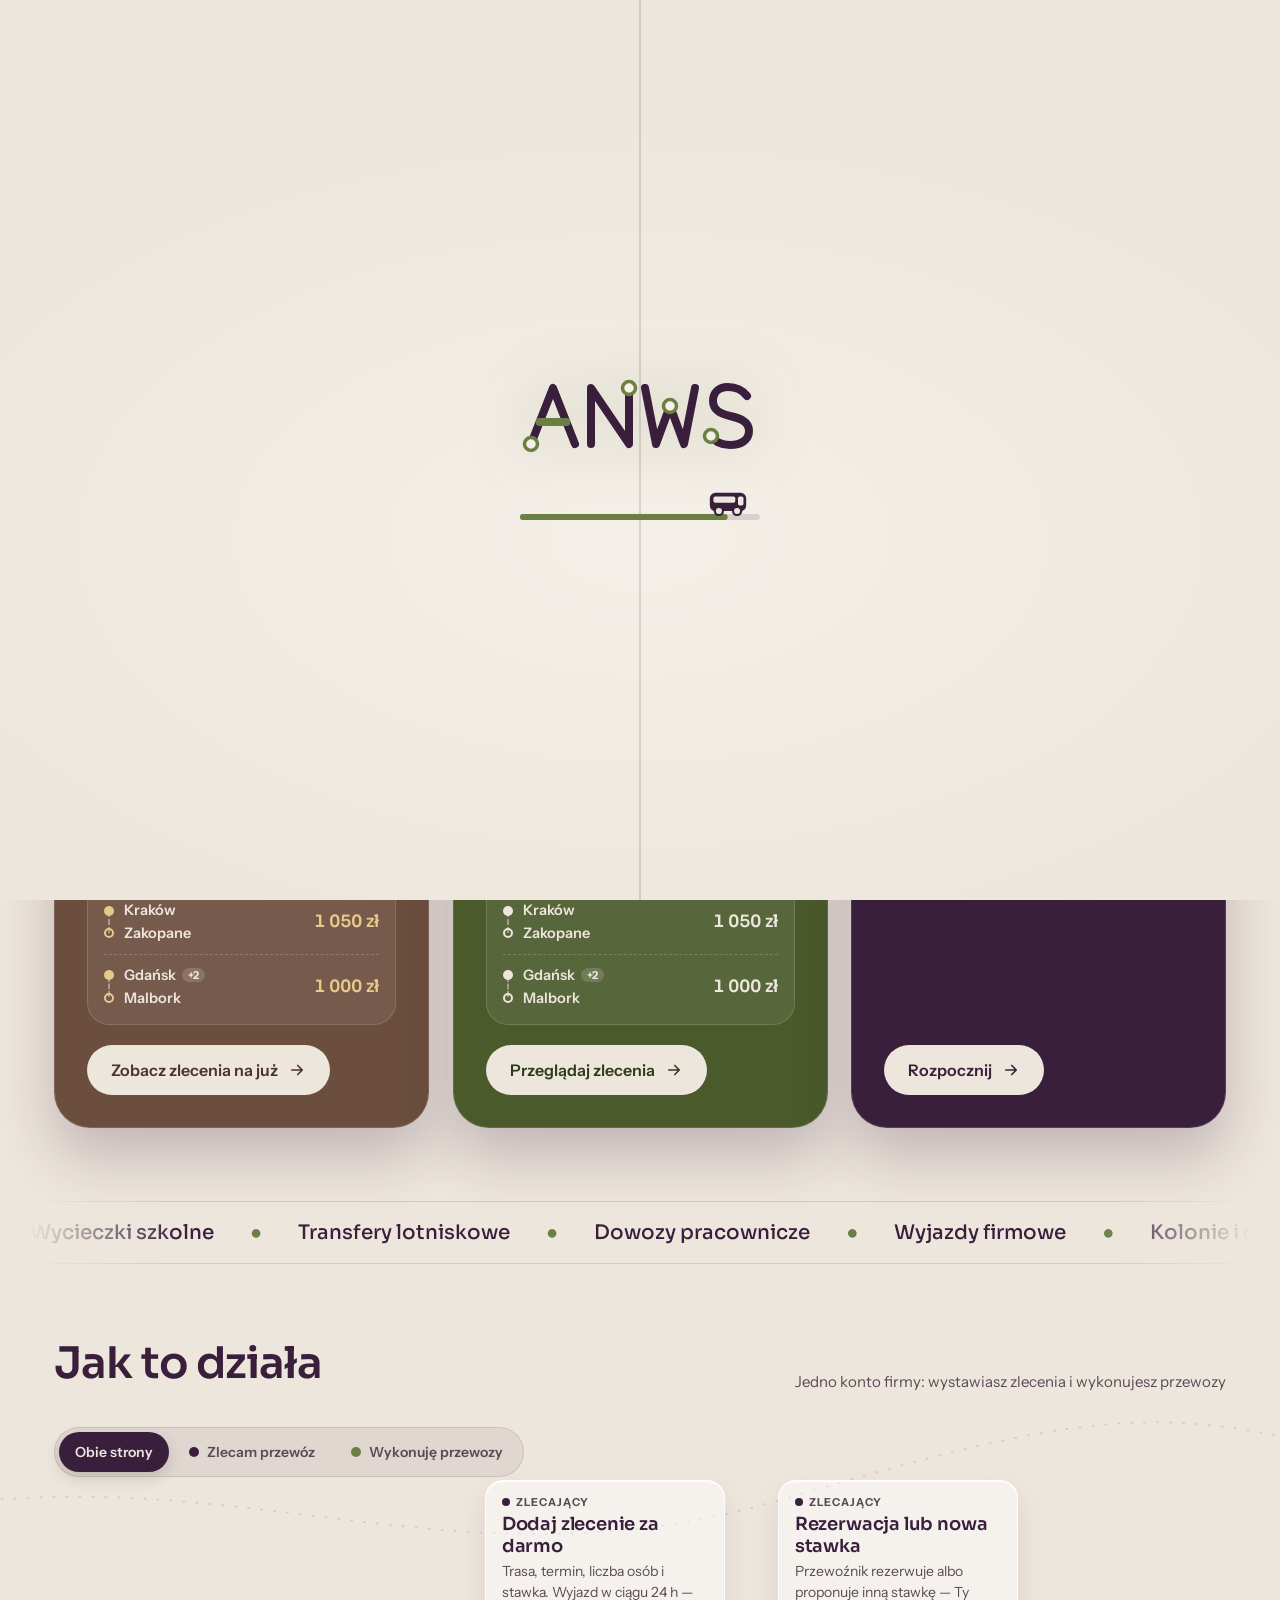
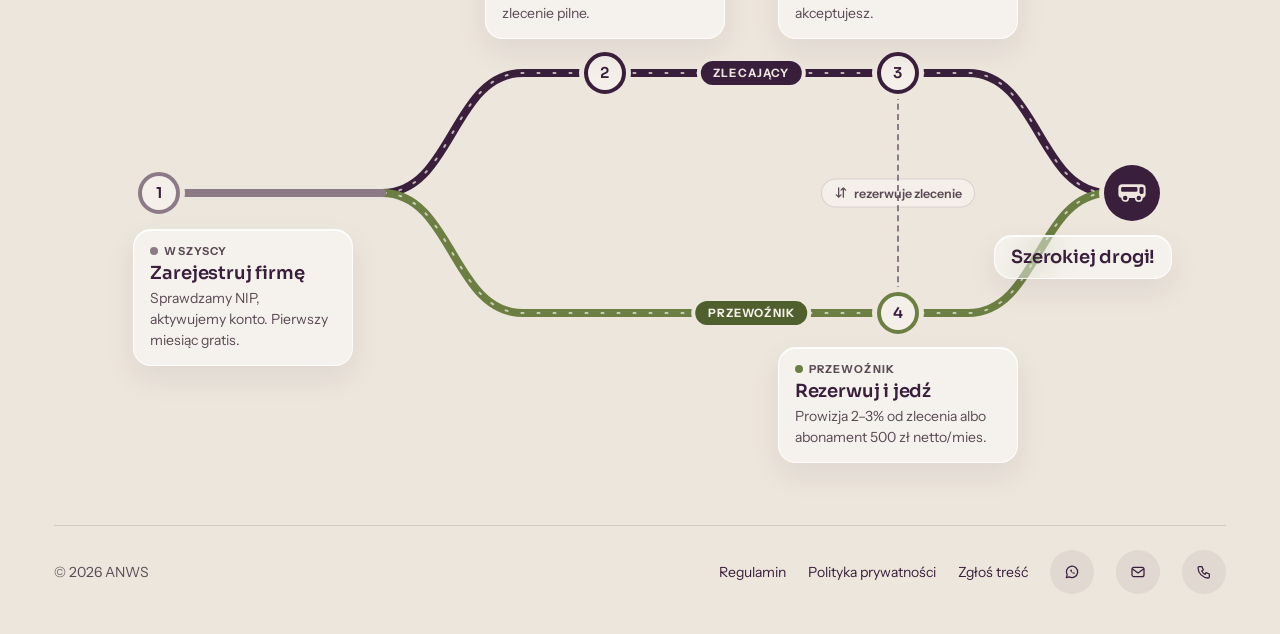
==== commit 08dea4a7: "Karta Pilnych przewozów z numeracją 01; powiadomienie administratora o nowym wniosku (dzwonek + e-ma" ====
--- a/index.html
+++ b/index.html
@@ -31,7 +31,7 @@
 <link rel="preconnect" href="https://fonts.googleapis.com">
 <link rel="preconnect" href="https://fonts.gstatic.com" crossorigin>
 <link rel="stylesheet" href="https://fonts.googleapis.com/css2?family=Sora:wght@500;600;700&family=Instrument+Sans:wght@400;500;600&display=swap">
-<link rel="stylesheet" href="css/style.css?v=202610142247">
+<link rel="stylesheet" href="css/style.css?v=202610162304">
 </head>
 <body>
 <!-- loader: logo, droga z paskiem postępu i autobusem; przejście wybierane w js/main.js (?loader=) -->
@@ -224,11 +224,11 @@
                 <svg width="34" height="34" viewBox="0 0 24 24" fill="none" stroke="currentColor" stroke-width="2" stroke-linecap="round" stroke-linejoin="round"><g class="ic-bolt"><path d="M13 2.5 5 13.5h6l-1 8 8-11h-6z"></path></g></svg>
               </span>
               <h2 class="tile-title" data-i18n="t3.title">Pilne przewozy!</h2>
-              <span class="tile-num tile-tag" data-i18n="t3.tag">Premium</span>
+              <span class="tile-num" aria-hidden="true">01</span>
             </div>
             <span class="count" data-count-wrap>
               <b data-count="urgent">—</b>
-              <span data-i18n="t3.count">zleceń premium</span>
+              <span data-i18n="t3.count">pilnych zleceń</span>
             </span>
             <div class="mboard mboard-urgent" data-board="urgent">
               <div class="mb-head" aria-hidden="true"><span data-i18n="mb.urgent">Najbliższe</span><span data-i18n="mb.rate">Stawka netto</span></div>
@@ -647,14 +647,14 @@
   </div>
 </dialog>
 
-<script src="js/i18n.js?v=202610142247"></script>
-<script src="js/auth.js?v=202610142247"></script>
-<script src="js/integrations.js?v=202610142247"></script>
-<script src="js/orders.js?v=202610142247"></script>
-<script src="js/verify.js?v=202610142247"></script>
-<script src="js/main.js?v=202610142247" defer></script>
-<script src="js/account.js?v=202610142247" defer></script>
-<script src="js/forgot.js?v=202610142247" defer></script>
-<script src="js/register.js?v=202610142247" defer></script>
+<script src="js/i18n.js?v=202610162304"></script>
+<script src="js/auth.js?v=202610162304"></script>
+<script src="js/integrations.js?v=202610162304"></script>
+<script src="js/orders.js?v=202610162304"></script>
+<script src="js/verify.js?v=202610162304"></script>
+<script src="js/main.js?v=202610162304" defer></script>
+<script src="js/account.js?v=202610162304" defer></script>
+<script src="js/forgot.js?v=202610162304" defer></script>
+<script src="js/register.js?v=202610162304" defer></script>
 </body>
 </html>
--- a/css/style.css
+++ b/css/style.css
@@ -2008,3 +2008,4 @@
 .int-ro { min-height: 48px; display: flex; align-items: center; padding: 0 14px; border-radius: 14px; border: 1.5px dashed var(--input-border); font-size: 13.5px; color: var(--ink-muted); }
 .int-pi { display: block; }
 @media (max-width: 860px) { .int-cols { grid-template-columns: minmax(0, 1fr); } }
+.ap-ic.registration { background: var(--bubble-olive); }
